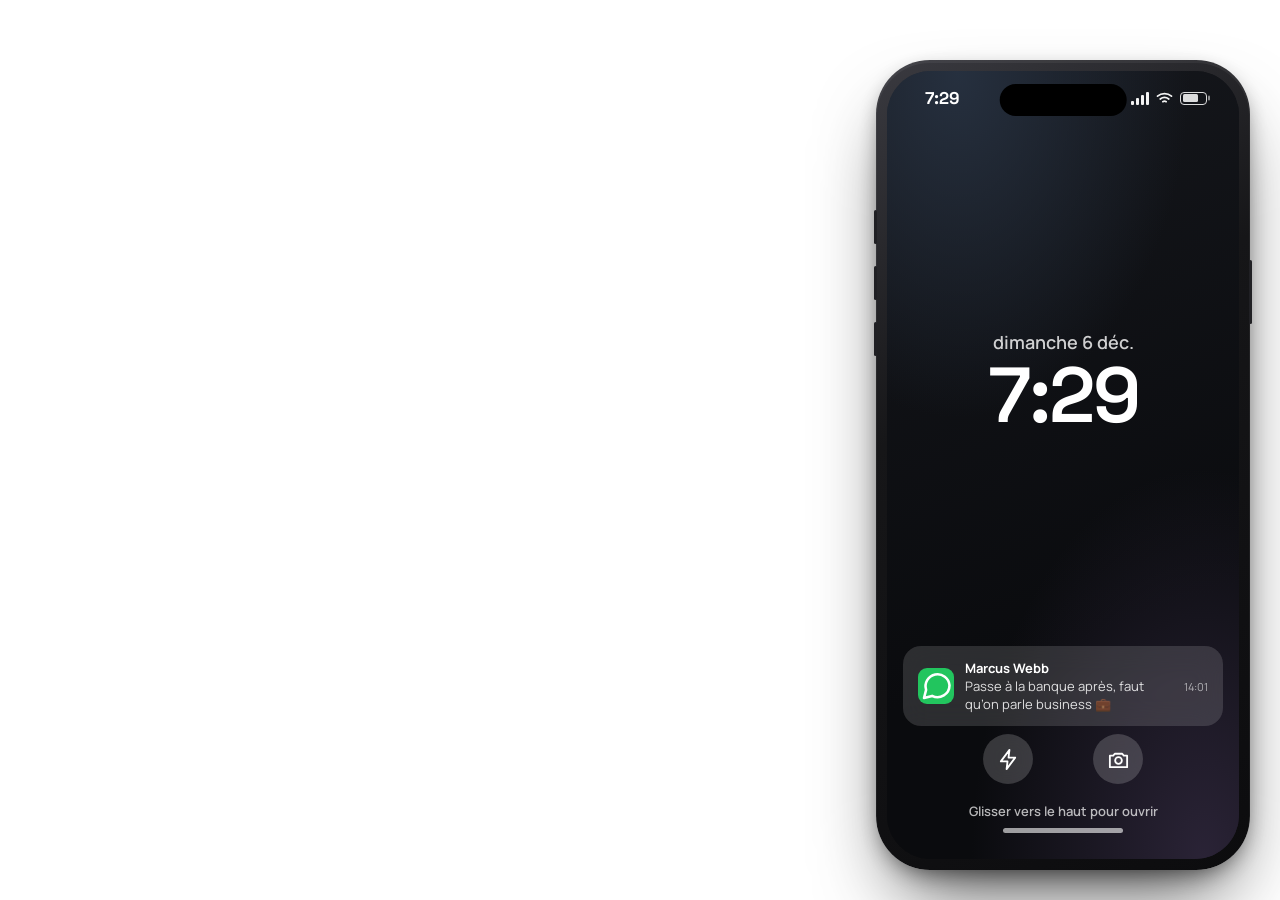
==== resources/noxa_phone/html/index.html @ ce061aec "feat: ressources NUI phone/gestion/inventaire/boutique (designs Claude Design exacts) + ensure serve" ====
<!DOCTYPE html>
<html>
<head>
  <meta charset="utf-8">
  <title>NOXA · Téléphone</title>
  <style>
    * { margin: 0; padding: 0; box-sizing: border-box; }
    body { background: #0b0b0d; display: flex; align-items: center; justify-content: center; min-height: 100vh; font-family: -apple-system, BlinkMacSystemFont, sans-serif; }
    #__bundler_loading { position: fixed; bottom: 20px; right: 20px; font: 13px/1.4 -apple-system, BlinkMacSystemFont, sans-serif; color: #666; background: #fff; padding: 8px 14px; border-radius: 8px; box-shadow: 0 1px 4px rgba(0,0,0,0.12); z-index: 10000; }
    #__bundler_thumbnail { position: fixed; inset: 0; width: 100%; height: 100%; display: flex; align-items: center; justify-content: center; background: #0b0b0d; z-index: 9999; }
    #__bundler_thumbnail svg { width: 100%; height: 100%; object-fit: contain; }
    #__bundler_placeholder { color: #999; font-size: 14px; }
  </style>
  <noscript>
    <style>#__bundler_loading { display: none; }</style>
    <div style="position:fixed;bottom:12px;left:12px;font:13px/1.4 -apple-system,BlinkMacSystemFont,sans-serif;color:#999;background:rgba(255,255,255,0.9);padding:6px 12px;border-radius:6px;box-shadow:0 1px 4px rgba(0,0,0,0.08);z-index:10000;">
      This page requires JavaScript to display.
    </div>
  </noscript>
</head>
<body>
  <div id="__bundler_thumbnail">
  <svg viewBox="0 0 100 100" xmlns="http://www.w3.org/2000/svg">
    <rect width="100" height="100" fill="#0b0b0d"></rect>
    <rect x="36" y="20" width="28" height="60" rx="9" fill="none" stroke="#f4f4f6" stroke-width="3"></rect>
    <rect x="45" y="24" width="10" height="3" rx="1.5" fill="#f4f4f6"></rect>
    <circle cx="44" cy="42" r="3.4" fill="#2aa8ee"></circle><circle cx="56" cy="42" r="3.4" fill="#1faa55"></circle>
    <circle cx="44" cy="54" r="3.4" fill="#e5484d"></circle><circle cx="56" cy="54" r="3.4" fill="#f0a020"></circle>
  </svg>
</div>
  <div id="__bundler_loading">Unpacking...</div>

  <script>
    
document.addEventListener('DOMContentLoaded', async function() {
  const loading = document.getElementById('__bundler_loading');
  function setStatus(msg) { if (loading) loading.textContent = msg; }

  // Error sink persists across replaceWith since it's on window, not the DOM.
  window.addEventListener('error', function(e) {
    var p = document.body || document.documentElement;
    var d = document.getElementById('__bundler_err') || p.appendChild(document.createElement('div'));
    d.id = '__bundler_err';
    d.style.cssText = 'position:fixed;bottom:12px;left:12px;right:12px;font:12px/1.4 ui-monospace,monospace;background:#2a1215;color:#ff8a80;padding:10px 14px;border-radius:8px;border:1px solid #5c2b2e;z-index:99999;white-space:pre-wrap;max-height:40vh;overflow:auto';
    d.textContent = (d.textContent ? d.textContent + String.fromCharCode(10) : '') +
      '[bundle] ' + (e.message || e.type) +
      (e.filename ? ' (' + e.filename.slice(0, 60) + ':' + e.lineno + ')' : '');
  }, true);

  try {
    const manifestEl = document.querySelector('script[type="__bundler/manifest"]');
    const templateEl = document.querySelector('script[type="__bundler/template"]');
    if (!manifestEl || !templateEl) {
      setStatus('Error: missing bundle data');
      console.error('[bundler] Missing script tags — manifestEl:', !!manifestEl, 'templateEl:', !!templateEl);
      return;
    }

    const manifest = JSON.parse(manifestEl.textContent);
    let template = JSON.parse(templateEl.textContent);

    const uuids = Object.keys(manifest);
    setStatus('Unpacking ' + uuids.length + ' assets...');

    const blobUrls = {};
    await Promise.all(uuids.map(async (uuid) => {
      const entry = manifest[uuid];
      try {
        const binaryStr = atob(entry.data);
        const bytes = new Uint8Array(binaryStr.length);
        for (let i = 0; i < binaryStr.length; i++) bytes[i] = binaryStr.charCodeAt(i);

        let finalBytes = bytes;
        if (entry.compressed) {
          if (typeof DecompressionStream !== 'undefined') {
            const ds = new DecompressionStream('gzip');
            const writer = ds.writable.getWriter();
            const reader = ds.readable.getReader();
            writer.write(bytes);
            writer.close();
            const chunks = [];
            let totalLen = 0;
            while (true) {
              const { done, value } = await reader.read();
              if (done) break;
              chunks.push(value);
              totalLen += value.length;
            }
            finalBytes = new Uint8Array(totalLen);
            let offset = 0;
            for (const chunk of chunks) { finalBytes.set(chunk, offset); offset += chunk.length; }
          } else {
            console.warn('DecompressionStream not available, asset ' + uuid + ' may not render');
          }
        }

        blobUrls[uuid] = URL.createObjectURL(new Blob([finalBytes], { type: entry.mime }));
      } catch (err) {
        console.error('Failed to decode asset ' + uuid + ':', err);
        blobUrls[uuid] = URL.createObjectURL(new Blob([], { type: entry.mime }));
      }
    }));

    const extResEl = document.querySelector('script[type="__bundler/ext_resources"]');
    const extResources = extResEl ? JSON.parse(extResEl.textContent) : [];
    const resourceMap = {};
    for (const entry of extResources) {
      if (blobUrls[entry.uuid]) resourceMap[entry.id] = blobUrls[entry.uuid];
    }

    setStatus('Rendering...');
    for (const uuid of uuids) template = template.split(uuid).join(blobUrls[uuid]);

    // Strip integrity + crossorigin — blob URLs from a file:// document inherit
    // a null origin, so crossorigin forces a CORS fetch that SRI then rejects.
    // The manifest bytes are ours; SRI protects against CDN compromise, not this.
    template = template.replace(/\s+integrity="[^"]*"/gi, '').replace(/\s+crossorigin="[^"]*"/gi, '');

    const resourceScript = '<script>window.__resources = ' +
      JSON.stringify(resourceMap).split('</' + 'script>').join('<\\/' + 'script>') +
      ';</' + 'script>';
    // Inject after <head> so the DOCTYPE stays first; prepending the script
    // would push the parser into quirks mode. DOMParser always emits a <head>
    // (synthesizing one if the source HTML omitted it) but may carry
    // attributes through, so match the full opening tag. slice() rather than
    // replace() keeps us clear of $-pattern substitution in resourceScript.
    const headOpen = template.match(/<head[^>]*>/i);
    if (headOpen) {
      const i = headOpen.index + headOpen[0].length;
      template = template.slice(0, i) + resourceScript + template.slice(i);
    }

    // Parse the template and swap the root element. Scripts inserted via
    // DOMParser/replaceWith are inert per spec — re-create each with
    // createElement so they execute, awaiting onload for src scripts to
    // preserve ordering (React before ReactDOM before Babel before text/babel).
    const doc = new DOMParser().parseFromString(template, 'text/html');
    document.documentElement.replaceWith(doc.documentElement);
    const dead = Array.from(document.scripts);
    for (const old of dead) {
      const s = document.createElement('script');
      for (const a of old.attributes) s.setAttribute(a.name, a.value);
      s.textContent = old.textContent;
      // text/babel scripts with a src: fetch and inline. transformScriptTags
      // does XHR against the src, but blob:null/ from a file:// origin is
      // silently dropped. Inlining makes it a plain inline babel script,
      // which transformScriptTags handles unconditionally.
      if ((s.type === 'text/babel' || s.type === 'text/jsx') && s.src) {
        const r = await fetch(s.src);
        s.textContent = await r.text();
        s.removeAttribute('src');
      }
      const p = s.src ? new Promise(function(r) { s.onload = s.onerror = r; }) : null;
      old.replaceWith(s);
      if (p) await p;
    }
    // Babel standalone auto-transforms type=text/babel on DOMContentLoaded,
    // which fired before we swapped the document. Trigger manually if present.
    if (window.Babel && typeof window.Babel.transformScriptTags === 'function') {
      window.Babel.transformScriptTags();
    }
  } catch (err) {
    setStatus('Error unpacking: ' + err.message);
    console.error('Bundle unpack error:', err);
  }
});

  </script>

  <script type="__bundler/manifest">
{"218a65c5-45bc-43ba-89f9-ab44d1c791c5":{"mime":"application/javascript","compressed":true,"data":"H4sIAAAAAAAACp1XzW7bRhC++ynmUggIZIekJFtiUaT+a9rEil0rcdomOYzIkbnxcpfeH9lJEKBvUKDIoT2lPRSNey7gS0/Wm/QJ8gjFkpJIWkoc9KKfEeebb76ZnR3dvgUP9r/bhINECoJ/f3wDqYxOIEaDa3DGRCzP1g524NbtlfLLF/BqBSClEF6BQPfeOJJWN5ogbDokFUKj0+msen47aMDr5gpAJIXByOgQnqwAQOnXRxVZDY9pOFx073YbTWCCGYZcu4cfT+EqAJtMJwhbJAQKtgAReO06xObWIsQewxT2n9rA83vbUgipFnBavl/H2dtfxBnIEUPoo2JiAcDr9eoAg/4iwDYJo5DD3uBgp4rQux7dGQrvZ+5FUUTiRnHNi8wZpTXuC8uf8NuhF9xIZOqZMq0rrq2w7d1cj6lvLsnMMwj97k3yLWP7NSNVzdskijCu5M1iR/PMabdMgXorNSHVx3Nn5+5cRsg1NcHQuQmh8b0EUzQGaSABY8Y5wZ2aCp0ylxmIUbbE2LfINDwn0JZpQAvHqPDY/W5hTPYcTq1k1zF7C5h1YgeoNcHkN+AIQxSnlgAzNXmnmzBCa+DUFrSlgAwVJxhazQRpDe/f/vxPvQH8eaxnZVFyKXFYSnm9sPVD9SliHmKWSWUgU5O/DGTSKogItGSqln0Q+t7HFb1HwAlGTDANZJy0syKJsWQEkz+xjhd8MEMtywzrDVg/q5+SX59UxIq8EkYK3r/99aelzTunkXdxhAIVK5vY6vzQ79yDI6kMnTeakKCIuQP5cjwzVejtHDXmHAaSqckFuTbbwgRTl0+Kei500Erg/ds3f4DClAS9hNhCKkVMJdEupLkAnJ2QDqEdNEGZEPyglG5K0Y0H2B+NWMSI12hyncV1ksUgKUhuS2HU5G9OGpS0hpHSoEiMpIomFxq0VcCLgqI10j1Ca3AoLaeXkCkbU5qSMGsl5aBd59ztFpxb3gLnaZHXanS1M6ZLij4l/K0lPjtRVgDC2EKKMJbMWEVwB44kd6rHNEZhYI+OmRQwOLWoCN6//eX3kmrbr1P1NwqqvQWm/clFhELCAEX8ok7XWVKKkmszbVAyPlAylaAmFxkqNEwKDauB9xkYaY07PGdEJ6sk4nIeQUxFKBgkUpGuyOtDUhLutAvCgV/p4SGKkzDfClw/6ySEdjfwmlN74HfbHa9Iz5xXDxHHIXEnNnJkimA3zwFTaYUL0fa8OYlN+1xaFRdFSCwDN7rqg2KGdreeUAVx1e9+DLEVBv5SxCOmyPUcXF3CXtEqM8iOVyHpDjkEQfVmrMIE7dsbcFfJMVU5rbfr/n4v9DpL/TdTEjHNruU5wEbnGgN/PWyVDPIK5Z/HlLCI0+KmMLDcoIBDp37G0TibWwuvLt0O14QI8+HixnejCdqgsXoutOsNGZW6F+2/eMFvIeekKhHaG/d/uLrseX4Z4dFRFX8glWFz+CPSmY0iBluEUbJk9TixKVbgD7/Z2b26zJfIAr0vjfz/9A9tmskK/OP9w/tXl0GrNcd/ZBhnxjVyNcpX0irFJu9UGanPtHYT4lCeVfcZTWrMoiXlqe9hB5KzyIHJjMTsakzJLYs6hPUF4rv9ARwwzofyvATpTy5iFiH/EEx7Aeb6PJoCzUVcCtNagHmI5wx25Jkw8qyy6D1UKPS0vwqk6eU6h/KWNFR5w5VIW6g+xCZY7Jk0tasP8glZImyq1CpSjG7iklftjNAkbmJPxx8zL1zJpHZKGZkzozRz46zp/[base64]/e5Flxu8OAAA="},"0c4342d1-319d-4421-a5ec-9aa940c91c0f":{"mime":"application/javascript","compressed":true,"data":"H4sIAAAAAAAACsU8yXbjSHL3+YoYds2A6CIhAtxJUW3V0l09LlaVW3J5bFnPlQSSBFoJJBpIUFJr9N5cffcHzMnv1c03H3wb/cl8iV9kAiA2Uqq2xy61Wlgit9gjMhJHX8Oi8A/evf/9KXxweUDhL3/8N6DBxgsoPAcShjG0tyTwGCPwuzO93Ozro1+110lgC48H0Nbh7lcANg9iAR9ewQKuvcDh18aHV/Nf/[base64]/bhyEMlxNjCFNjSEwpNFbOHhZyQv4sJYoxyObMeOLMtOUYISbGkAyMPuCvEgHD6k6MEQwNS/6q2Zu9rnnaNybQT+lsgomYx/YZWQIuqJTovmuarA/9rTl8M/x5OZXUGC2nYFrZxcgYutl8VonHHC/YzLTlACzz44hNuv2tOZE0Mj9O2QT626l8hzQdw8Q1eibi0MouRvLClHjMrsZ4lQ4RJ0EqTWMyhJ0cmT1QtynH9VK+kH96W2s5MKYwMKaoCcA0BktzjIw7lspIPbFwGtbS6qm/2MCcGqbUHXmLkdHPHqQzioiHU8K5EyTpDvf5jEykrUT7CPqpVCDawRwtJ2BOWdcEOdP8cpRdZoJCSSRSZjdfDsEcQR9MC/pIkdOBMUSVm/VrwYiUH03BMoYvLfnORKKB7Cijd0TFNaVCkm3CkCf70F+OYbjd6eUe6l93ItEzYgjS7Xf7kvGn224Brmt1rVyqGLevZhqKhema1nb6ZoRcZJofJwQHUbMbQW/bTxuQKPr7MKXw9OMIW1ps1B3BCDLBX3EmUdEHCwZgDtwxYmoC065pud3xblHriEr1ItdNpjBV6EEF1R0ZfXw+2A7d7jBtcYO9TnAkVD0jGDGcRUaCkCWxmthwaw6WQ+QSM5dEl27f4tshDFl3DPIna4jGemqa/0828n6e2+x4u4EFtJ0OXOuwOAHtGJ9sPXr9gt8sWpLIA7AGLVh7jC1aAQ9oC2IR8Su6aNlJFNFAvOSMR9nT7rXnCHfR0uA5tK/hD38A05jq8By0HIJ5AbVJuGhFPAmc0uMfuRdkz0+wC8eIQ+aJtrbUdGPtMUGj9gvOGSWBbvgkbMdq2iERLjiL1hIbxXK4oxNNN7DDtqbJCRwfxdvNiVZyaEIaxV4saCAgpkJ4wabu2Lx6/S26NrCKvI0rZmD2eh0IEn9Foxl8eGX41FB3HWAKYk1YTDtAvChkJKD5Aydw8uuYBwGNPDoDESVUEYVRAWfneCWiW7iDs3NYwPvVj9QWBoljbxO07+47OKEO/O7s/TsjJFFM24zbhJ0JHpENNTZUfC+o39YCfkP+RbKapiMdtLt7TdfncA82EbYLbaofHAJBd4xCthQ5RXJJaby4Ybx0drGIvGDjrW/bZ+e6XsI7CUOI6MaLcaFtl/sUNpHnIMW5faXXaPDm/fI1LOBCys+FZpOARJ7WAe1lfoWuA/79yiJkQnESg8tOCr8iwRW+e0GCnxJ8pUlnQYKbI3Ni2loOuyG4Lnz1XX5lk6gRNqbR1rNpjC/PCteZ3ZON1j3Ss3rFARij0a0agSEP4KV0DSQ8nQwJKcBfUyJcKiewfPgsHj5zOSU09cX15vBorOUs3mUX+CSdij0ZEAV6uVMDr96//NsCdjMiaucPn9nD5/wW/XqFhjUhw+FuRJ/GMdmosZaFa/TF1RQtezjEPvp5G5v4NCL49jQMSUQ9pobwVYORNbJIEdFKOPHlDw+fNywbAr1p2aJP+qRv15Z2+vLl63fnUn7lOmYIOrDHw6nWgWzepYeKt2ZFRkL2kQ/WozXtaR1QPFJ6pNZTapYSerajaQcyjpntGKMDKYVLjSUVZdMemfaJbKpwgA8ndEKnfQ3VRr5UGtsoorGU0TMpe+1YNyIaMmLT9tHFb49PWpdHmw60bQnTvgPtt9oMtN8SP5wjFo/lHRPy5kTebNRNS978lHAx1+D+wr7cCXQprHz1flmLM7MJRpwLWKCEJz4NBKqq14zi5Yvb7522FtsRpYGmI/UQ1vBQRb45X76FBXySnHDseFuwGYnjRcuLGUE7cXzkeNuT2utYEJHEKxK11DuA4zgkQfZaeD5tgecsWjb6JK2T6WxgHh8hSCO8VP55V/hyu8mHWnU9m7cgtX3mpAUuRfhFy+y3yvbUnAA+U/a0ZEFPjiNqC0C4FtwuWtO8w/6uv0ELoptFy2wd7cCHEnzUBD5uADdV9/[base64]/OPwmMU9Xyb6FkOUY7lkOgKHRPpeY3MSdEJk5f4b1DyGAwvsFni0LhNLvqXct4ynk2iAD5VWdWzW+AQQbokDBetZ3fkond53zopWRmbB6hXbhlFAbavNlKnzBC4j8DP7uLtpv3dBbmwLi/R0f7OyNw//R6hBpfwDXyqKAJnQ7Epvr1PBf8TzEDT7hXjlcBxqoysKFNNzLyJgv2Ei0RfXbHnI2YT/WzsB11qGUJlyN9FS/[base64]/Fo9YTTYCFeHDX/[base64]/U4OJU3RTa3OejSJ2ldFWqIqU3NhsOwptW5t9o95/maaIOzVQFBfhQzU0BKbNUxZM0Q0UwyagpPfabohRzmm7wQOoJWEjG3/WRrUnPFcfqkG1LsZHpj5UOq0LXW4MHCkCJRr7k2I44Y+ccfYFecXCfJ4HQIb1oIwPqSp036B65pbcvukJNgnHufcHwQiGCh9zsIqShnmUpnaKoXdHbGEX3QjPRsmqXHbjQLBmpv3ip7vp49+r1t+pOGuDv3nyv7oZ497u/favuRjIn8O69uhvj3Ye/++FM3Up7fv73H9UdBt/aP/z+H/9J3X69GxxjZO25uv5KPb4sGfa71G+UjD6rJi6U1M8ymZePO2kLpM8stZJ1P5CwbpD4Sg7w7l3iH3R/r+htSKRpQyRK03aF6K1K2BW9TR2PK3Q7rpTbkV4cxz5hTN4pSy9vdyLXbKflVMqjYL6muxKpHOPdd7ygQwhjHbD0nTA3Limmtmid/PDwGXEYH1i7TSK58g+vjIhKYLn+SK2/6IV76dpxBrh8VFKRERCf6hXni2xz18vGmG/[base64]/1WhThlra8YVvcV9Bx69JrarRPmqoO5T3YkDGYLeCMQ/+hfPF3CVe5NXypXcN1Bb+0pJZslGZT2jkaj0rkPs8uuXhLHam7naRjiwooucopeFhTFPpvW92gTykZiXrwcb6/mClJWTw5YMT5YGrlidLOOaj9BWRMsUdyF7XNHaWctOblZnZX6VnJ1pC59EGy/A1MVshJ6IZHjhRpQ4it9FMVRgJMZoQRh+vIkv1J+Sh9kYQOYCovpFERGG5zTKhvgC2RANsoHPcZaS3PrjmkTB1pQJsuIeQSqI0SHWUWt9EvPkcYlqIy8LVFh7gaPIgFiT6rPAZQpK1/U0yFAitEsY7LoUmeA3+wIKm4+wUyNDrZLVitE4dcHTG0lLyR/IRX5Na66SFTy78w2fohnwVQAgXOore4R09HMiPqLZlNNbZXPuhzyWGTMvCBOR5ymCNEvnx5vvgxbIpL/LmUOjRctL5aoFRycVJyGmWRLNjzdneJObTbn13gHLKDoJT9a+XhA2a185QU3vwIrfNEOkyC7q53QbkgZOQTvuQkMvCI0tYQk1ROT5eSC71VOumKfCrQLjO/DTfdcOIC1msO0ASssMtIc/AfvnxOqZUy+IlQ2/1+c4V8MLYhqJU+dHgqwk81Xaiq457lrgVlyNEXya0Xy7I/d8N1lYYDjTFCOUHr2RmfKDyl2hFclXMiOIr10jHJcHV/TW4dcBopEWrAxFY6ecmNeBTPnJ1u2yUXniVBuMQ8E2qD1baOP2IITJinm2XrETahNun5XIN30rQq1a1S0Ecvea0tzxkWBSgEMei8bEU8rgv0wEbRJ5NRn8u4R74FAIaLKGhz/BWx7DGQkEj+Gbg3KJvX2pYNbF8hGhVFNGqURENcPgm51Mqg4Rgb9QItMO5N5sEheKKaS+dkngSGL/zZYn6A9kBnQG2scz7SmCi/UYV7iJ2utAJGbQg/s57OifBLHrrUUbk324tEb5JmtBoxXdeIHWgYxb2qH+NDHuFYRnD9JrMouDZG2+VGKxbUFiGwxnYQlls1nicIRqcmPCQ25MuMrdrzWjNzNT9bBzbEIDyawcm/LGmKs6VzS/hz//J+Bt6r/scXVC0cr7LRrUEgxp5S5UljkjIg0FcYhI5AOUwNICuCdAykK8ApxkuaYQppSr3ylDVZJSUX9YcLBP+eU1LBXlh21Kqq9h529FGAlsWiYtI6vWyRlqKSx0sIkX0TomiY/oluoTB1L/E/wtlgLRtNhAW0fdb3/QmggRJ6uMEm+9nxLPob8NVnE4h0KXNondA10WcI8l73/+T3NgNaC5YdUqOD6PSBCrXF+8F7QQHqsV3kgzcdMYHWeZiSSKeTRz6JokrCY2EP9Uy2HcGEQqaDiGXjV9kRWi5OmLCnCq/WEGuR0wjckTEhs3htxCKscVN48IGcYTWFjNf9ka5jwktiduZ+Z8zQPRvZbuwWzc67VO6l3Its+1+92bvezw7JHkQKr4dmKmarkqYqbKePYJWl7+VRE01ep/[base64]/4LsZGUBTxWguCERFMtk8z1e4AYqijyKjyx7NnyK+VNZ/gw0yGoNtayu4P9IsqA4OX4lhw+4tkeuKqI0z+Rs10VB6+UqTVnHHOR9sqWRyrZ/SyO/nmx/MmumFbYVXkwLNBu3y65hgUFFCnJwW2pXvlvh2LTxUzalrm+6Ab8u8xlSAhFybeBVA2MJ9VZQP7z/83/U39tpax44xdalLV3TnIQ3cyUtM9MKb4AkgkMvZwVjOtxVw1wbWDhziaw+LCuIA/sXH6KHz1svrnloNQy4PIliNWd5KcXUrYkpQpYx5cpIw5XbbHKEbL4uVu9krlSxgVANzMsd4g4wU1MqPC3yrvkesjh4v/ORVYbXvA/Zbq9u2xCm0gZ4cfLs7jSKyK2xjrjfvgOV05aBduhyTD3cq2MU7X/pgKfXEBi6rZMPb96fv4dndx48B3N/0rImSVlZN8iRavkdrJbet/hCRXgtw4PtOoDb/mkG75GQxyb+ntrG7bpeldRvNShI1wt27oK0Ez00FFsvpkkkD93axH/4HBFwEviRJqh7HQ+rZx/le1tErDC9yst873bNSOyWKkDwzFPJ8y/2UckkuQmWnaqespuT+q7v/sG9sDR2epCqefgDi5WrKCyovpXeVACT4j1MvaIZWcWcJYLOkRLmILyZM7oW6koZj6/W6/[base64]/72LWybdm8DxGcY0+VfYhzJGALZOY6K+tIqazfV7hLKsSeVInVBI66j72f6cwco8Y8OjlGGpOIkmwiONUuzRhYHgUoz+XhX+3Ii+hf/vjvrRIbIRWzzp6y1yi8Zp2oEKD2GvdA7KriM+QbPFDoLBR4pFKwwNcSc5VdscY2srIRN8hqTfZsjOUn22qhcHo0dY9iK56Iq8XCquljbpJywE/[base64]/+tdlIHUStF/rtR80SFXCC3jr/K/FRTQknPu4Fl/Tt2Xla66b/b3LKej1d90g9RjiEDYcC2ebJxiZGyU6xN/LKqRcd4pRfvpYhHdp01Krt2+1fy1l6oH7/SrIj940rOZOHWf4KK1mth2Rt7VaCp6MOr+QdhZDE4GBIGWzoASF2AqdxMa9qZ+G+RIAf/ghhxEP+2DbZk4TmUH5UrjYL9uur3GIGY/d5qy+W10eH/[base64]/BNxi0K3uMpx5YeiFRfe5Sn+pV2FNPfg0h09kYuWevzuQ0tEwJFl+9kuVrmhM4B/MHKWOX8gf4rClAL51SQbMMfEsjeUSqdn4lj4zycuNrl5ePf9kqyZ6XrMviUbkrfyM3SeQ26LXLMeC8yXlDPUuXlMbsEhhs+AZUDTrMEKYIwrfFA0B2RImg6RmgtuZ42wxHfKto/U51qT6Pkb8qHcIsJaVdXlYNQR77pLs9NW2/O8BxJohonZAwpAyzjDYmv//[base64]/whzaMIdvQFVKGU1Pjx/iWZR4zSM876BFXBBB22Z/6NCNrj2hk7puq09pjl2keb5MuzYeUpMpvj1nYwV/zcp13DIf6MebTNzloVz+mukSdjegind5+eD5ftmUjcuU9eNN4Z3Cmx3H5/RGMlI9v7ziQnBfHmVUKeZh7zfzHNMzeYX1C79vd4e93+i1jLPV6+B/g44xtfRiarqQOelXEiu4A5olo80eZqNxs7WcsZbZmJ/x4wf0ZjbqyXGdiIdd9X2s2YolURsb6/Nr1xO0G4fEprOAyw8N7BFXifO9crejyl2FLhlNgoQx/LYUsvokZd1G9kCDAepLL4dMgToH/JarM8oFgcba1IBewyvk8ZKoO0SdW9QczyeB7cpvFrEkcOTnoXwSpRc0siOqrn+kibrY0sDJHsbEx6vLYt8+HveGC+1HEmwNBFo/fN5GRtqx/BIRye9V14ksGcW/TD4n/OG/pBmPaSjkE26rvwFXfToPn22jPG56MmV3bOKid6lOqdQf1c9Eq081NHwPoPJZjCv5jY9m15ZdddXHMqouasPWT7mZQ4RMWyBdLhw8SfuK3Lb1y3t4dpfeIgnx1ueBgljyQLgIc7hr+fGek7SbN2gE2/r97NldqolVV16QCBq3GzT3/dOiIXaFiWFvvfdMotoY76OIqq/ZqOuyuE7Dm3lWVYFbjHOZAS1XVRRDAvWtrIK+qAfB5eKRhprbpuKKSs62r/YM0O8os1LNCyn2tdNauS8xGbaaDihVHJJ6J2axk9H+Q0vNhFlxsZ9hf0q86icn8OlTMyMlUJv4ZciDjKm2itF5SgIUFLlvqrZJvmNeHNMItlihwyi4JMHy+SQCnmwjLz/AX+5wE2F17v7QTgn63uPq+SxKVl49zb4agoYZ72XZP26plyw0S1VwBaTwVYiiqp5nOqe+N+h6jtPw9Qo1l/II8hOJDV3J/chyPynME74KokrmVawImSVCk5bNYO8nP+THa7zA8WwieATPIeTXKryoWK+DXwX6vlLnX7StauW7oxE75Eo/K++34sIZKxF05WQe7Xm3SPkRj3zFjQvO9xtkpHnITJeifrg78BUOx8Mv+xXda5/ctHsdaJu9HnR3yQUdjsC0hvnuWXksGfbuhqoH21mQnKW4sy+M1GJS6YgcWJrwHvE9OjKsKZqgakTwmB0qWnr70Fcn7PSTSpKktg52xbeNd5+UyAien20VkLF6jX1SS5p1zIQOrBoQxekeZhMO8TBIAworqaAi3WrZmzzRIz/694WaBD+U6ingYoSHzzowVBHXvY5e4n8D/UzWcjVfAAA="},"05821274-3050-49a4-bc60-b9ce3898b0bc":{"mime":"font/woff2","compressed":false,"data":"[base64]/Rf1BfxRqZVQnrxRVWSJb6RLFnyu0elilmjeoSQCKnxsmwLaddUMjnksriSYuuPl06EAl7KfAiWQjCUETz0zNZ3EII94CDQtzkMfZ/[base64]/NWPMj6T2/Yas2EdlON5GkfdkeFwVGjta825H89NIenlLWAPAp5h1KDtRhCaAQWMsFKtEvOKpIhgLHlXPARokkgEGEOAkqxJRQpKYq4ezahIiLHP6hZpqMbV0pUF2vdvEimLEQ/iIUYLgYWs0VXGVlLTOPdaPmFfCC/XrtzqVo1ez7vz6+Kd2+7o11ZJ+4MreLbB5BKVGxobAq4jZYalZ5aX2CKJiwUuc9GNJyi4M8bGyKcdjSRrG4JohdF8buJfmQefbYYREnMFsOoiNliFDVxmRgL0XUmUMLqzW0A4gCQAhWGYCQpFNukwXhIkPMsbRI19ewtw8Cp2Wj/Ro5cM2OTAbJAvZ/L4opBXb9+UHscYuOKM/W8isgwN26Exexjizmfnlp9dE3hOSqdZ/F5QqbckIlPb+oKfXxd6hftJ7Sm/uyPYpONza84CRlMNk/uhOrLpyf53982++zRkXNu3g3VF8qFbx1+7fbHZ9DrB3VXWNSmhnT2vrwS1+1Z+kHGBaZIhnnvuLBTNDeA340D1DWu5/jEa9pVfl6+Jij+yo3EELNixXCLjr173Q5eDP7Y7/L4iQFHbjpaJLFoP4cCsYP6sAPL7gMHNg53yYjqxqTDrYqLDl5DzW/eTLjYxCvucprjI3yl2ykKowKUC2Ox2FJLFo6Fa1HBWLC2jMCIIBEmklkYhmkpmBhTm/LCvJAH5oGcMKcgFEP1xUdho8ANPa6RFD99/PN60fjj9eXy2Eex4B5MpmRapXidzFk1p4uLk3+hn6jAP9ovJcXPPwk8o/0ltizbdbnTprvx4PSxT0VZ3Xc772aN7RflgbXRYwc3hLNO+k878nxGwfuVM8m8Gs7WEoVGWLHwSpx4vNSHBCMNqJ4m15Kp/TfHHVkQd++eY7PGN4W5byTs+6Ft8Ozvb/D60btv37de8ER0mS3P/0sLW84qGjEVkwztPzz06eGUWwKLwPb0D/WFd3vltl2aP276KpM0JNz6AfnAnZ5ADlF2zVyZ2OkxHSMxWPMnSZLbbDR3F1UjPVqp4d68da13F1YZujdWw7271iecO2l9+/4p47Oztjck355/75wFOI+VdGDqbNGs+ISgxg3iB2jb2r+b0CWsNLHIM4sdv8SDSFBP/Oromz6FNCWw2iMTxV0R8QLyBTkpe0j5+pSSJOOTB5Mck/gh3IopuNQnhKj02t3FL80gGbEh89SZcwTxcYt5cZT/nMnB3uXfPy8BSpVMBuRx+ZhACGzDBmwHsJRAjhotOnzuj2wDz3ug2wOUAY2NgZln9/TK/enG/oE4rO1wxvGUFMAxsZ0qNjRC7hl9d17e7imbgDt6uJXhUobDg7v3RX/[base64]/L6G/[base64]/DQfsKKvxhScqaN6FuElAUtTKv2UYgOmQegsN/n7njHUju8wM4VTcm+Q8xfX9SFwjTzdVqu95UOWSIGOabH8OGBEba//8Yxl3GcPdP/dMBOoSX/0z5SZmBoLbaPs+9asaMpb36yknKaw6FqWZa6A5vDa02mhkOba1q6KtLV208xrkwmW5C4VD6n2fvRjADy2qDYYnNy+H10Fq0LMbNzS863gkO7iQ8eC48/Ny5m59tOcEso3u7Qg3yrqDL6eKXwJAuWnhylfbWrRObe66rzX59+XDtzusnL66dI/86ArmtLlzED860Ef3bFPV78OX/zFTA11fcBn2Vntb7qiGBSgLBHyuv/uEaqqoTgSpOyjlzh86me1Vriv7i9rLPLvtghWmSnblRbAsBJL/4dScSQTBxOivHMO5QvBBY0iheJvfwWLxLOGzYKZyM4zVc2Cll46zEpeUV4MqGEWZj22SdOxhGAjgs9AEnfT+RoiMfcDb0GS5NncKVxju4Nt/[base64]/TknRvNwYlCdbblWu3ze6owHdWluhE5tgQ6ej2SV65CijijoaRfSiH4Nqz1OpfEW+WeI/oU0ly60zkV9YzOQSYtZVEGYmrysTZAJkY4qZtIBD9/LYTIK7Nww3vMiYBwA="},"5b8ffe12-6609-4081-a8e2-49c789dd60ba":{"mime":"font/woff2","compressed":false,"data":"d09GMgABAAAAADikABMAAAAAfJgAADg2AAEAAAAAAAAAAAAAAAAAAAAAAAAAAAAAGjsboGgcgW4/SFZBUoZvBmA/U1RBVIECAII0L2oRCArZJMg/C4JMADDRfgE2AiQDhRQEIAWHJgeMGwwHG5pxNeLtewLoDsB5U7pCjkQIGwehGVDQZP//GUnHGLJVAzA1s9/EJAk9ApTmGNV098Ke3QLGLIs56gmsIUhrA1ez+ZIJAme1RZzfF3ivu22ZDm4JRURDp+a7QTKJRPrRMNEt4nKxwOZkqQr0CFzQxB59Dg/8RpkEMrES3M2xMmIIW5C//TzwS/rJkmhd6I3OnLp4WsI6Y9IRkszy8N/cV/elXuWnIT3AoAkloAc+foREULNAxqxaJciYlrNdP8/nZn/uey/ZCSQ8MUYMYSmNYYsaEWNkXh4BKeJOHXT/FreNj5FSiskjUsqnftrhV0apw6d8PuNQhm64MTZFXDaGKkPjMoopsqYYA0KE8OL/N9c7LwNJ3h1ISspVstAfENsBk7VZpyscHr8QAMP0Ol54ZBgBD48/9b1PBsAAO4ojB2TgRxaSiWRbyLaVj1D8CFsnxA1w6+nGU0+njh/g+f/9vu0jz2TGG6WRRzRUWjrn/ZFGyCwiiyRaKVFT427LOQkSoEegYvLcQMA5U6HuPLcDeQR51gReXItl/n9Tf/Yprl/iTM2ClDgJt0SMNuLE9DDGqBubP7OJfb7T/x1rG/gOPIlqSKYTxLslT9S7UFCJJ/o6Kn/bHabD89v8P6ROQTAxYDOY06X2NQs3RDjG0AYDExXFxCoeYOVQWTkX5VpXzlX43Nv0bf7NRfv2fZESAOe6BdI8GqxQZvmVKIMbc6B5QAnc1NESDBLlyLX/ZLsHP4xCCAf/0M4XW1fd1P8G5IkO/nWz9LdsHAG7TDgHO4S1PILY4R+0BgBH0P9vzt52LggZ/Sg5atcp4ax1bEMKVfXmvce8eTwQDEheYEBi0eocIa2OR4j//yjsEYOUfwpJDnkEK382y+KHHLsUKodchdOH1K87u+j+dp2di8qlwdLN7tNNYHAIt5N4TwiGXFAEhVBYCMJPCD/4XieL339zteZkpVrGeiQkV0UlQk05rMR4jy9j6fMSwNldYalNnUXN0PnP42/Y7H3kcNupO+ZnuulFbYpIEJ+IhBCSYNR/[base64]/+WE6TPxmPs6tzNxq8sxmUTeVLnqrD7QjFpSDeeiwWe8rB6LW9yaAt5kdme4aGgY3uxBWx3RbTzdh4jvynhAFtO/sLxdaOPqLGJj6ELDk+21S/x9tWbhCiMbWggg/IV99QmMULut7TzjHW7+4p3J6OxQ2GXHXa/hNwuHPOaToxMftQtOa2sfbe2y7bZzPVbGY3V9a9gaaShnsP86xu2heeS+Od4uxeSxUGZhbdjrjatVL8bfZXdIV3gYfzELPLHHjdZjHTr/Ci7HcxtRaxaIZPiwN15+ktQYunzqecOYGtqyaINx9zTS17WZ/efebt6SDqLUw2jqY7EOsDuHeLyj/P6LVjcv2d6+bjd4w3H4jmhxQrm84Oyx1BNz9eyte/3Zv/Ue3/lPwGOgKVAbaA7UBIRAXaAh0BioD2giEHwYL9617LVWy7uTWCuN85YtAc2z3qa1mqK1qzRjg/eTqCPQzltc5+jza9Ubhp6uHoLGArqcdWe9Dwg61BHUGSQY0ayZwIQ6XCrvmQGCBq4UetWp1ws6desiqFEjTzTxBTo2RA2VGQZDBYTAu3XjvO5fY1CbJpTUMi/Src2TukGTO6hdk0YXtRiQLMUwutp2Gm8NaESHhKHdatQBElFfIOggQHDgNYD5Yj1aKQldmwJJegfhuRuaYcJMPxBw9Da9+uRBSwt0ChNBIeRJ2/EtBueMa9Cr6axj9Fwe3Ctf7rzlEBCqILchBqL55GGM3qdAu3wn3Rq5epWXVSMNvQGB1bX1F5d124/T+XK93T0OXvyTxQ/7FXzHBL0pW9t7waPjk1A4Gk9miqVy5ew5RcSwQkEgNjeb0Diask7e8inG/0tAgxrUog71aEAjmtCMFrSiDe3oQCe60I0e9KIP/[base64]/K4UYR2yerjCrl2ym7ELCF85ZP1/AIasLnsz+gsgk2oNsBkBqHNfsWA5HoD1sOMPQjkBgDlQiJaIttJGCIBAboH3Oiz2Q0E5XuI9IlbfSsR88gxOd3sil93KK5uHAVGUB3AUOoE2L3nQ4mcthgBQMarxc2C5NiNTnym5LT/fwpofRinE7IzKJWnKisXP5AtLs0P+JILvHvjuAP+9BcH6jr8YOAM8VQtwQLz3zbVCplVWWyPDcmsttMAfpHlHtHepxYiVQGue+XQoRiloJqnSvWeZldbJstGm3jb4H0sEccwF0QPOYx8rYl7cXTuf2uEDZbZiWNmcVOIEi0/ss0eej2hsgwAshgECEg+E1sI2wSU159IAhOis4EcHrJQVgiggzwphJLBOVoiigjwrxNGDfGkExERGOCTZIL8WAdDDn8XIAP4Fs0qw7LSAiAJxZHAWeAFIYM9OnNKAKbUKF62hlcBXVBnv1MvF/SKDScAMzMZrVhFpBJh0RQjXMB6qUkKKoAJsc0IqYRo0IiCvFqhCFL0CmGWRqghitcq7Qi8GAh9ZYwmTEnzjKpcSeXqtGgNGRvlUB4oodH9ppqhuAKBmNVKVjx4GtOc+SgFBvWwGo2LLgctQ+wb/U4pU0xYKKUkWWufGhA4TutjFStw0QS6jiMANUojJFFYI3MIG/[base64]/0Q5weu4wkoxfSLJap6bCEhPLlF83opGcWyooCGm2Tj6K+fpxcii6e3widcX+HyGheXfHVxOIqEhJZ4Ta5+jFDeRAO2LpFi+VHjplbH7uL70++HJnrUpDp+hD/tIZmfKopT6TsVKhvRG+xAFvoQE069jOZpfJpHxzHpUce4hDawOxHUPg+bDwthAJB0nr6GUHIi6RnNEoBWFMjSD6muwECdx6zYotkgp0LzdBqAZByNEj/x8so/VNmf7KojXqQGtJNbiOgPdc1orUGE7dTvh/BiIylWoQeKbU2fdsk3roWYQjbVtS7B8ZZGzn+h8xwhi9zPcnkfZsU01JIYDaUi6wOAwFyjOe+bnJ4XPTs53V/NSFwQO8A++Mq5nDjKcUpS0klE8k3yKtcawbRV+eFx25nLs4hOqJjeiO2+9TOvl4Io3cXapep//sBrQJm4hfWLK7PMyNWJkdC0InvPb5HU12naFUtKZJ9SPAvVBUNFXi12tnzPxEehg/4cNs1QW/Mzkb9ivAt/W3d2yW1n0cJNBmbrkoFmZ2JrmmGIpZdlOFrVC/Mh87uFpF00m8bqbzMgDSUlKttEu2l9SiV6UwbeZ4FQKALguhDT4s1z8pY8l8Nvu7IYyZRs/zI5ji8sVC8600vDwWux0L1pDVd6pPDOh3ocUJF4rRn6FBn/VjyCwuJJUfigfPkf9NxMbnUBB3GkvntFsmLpQV0dwnA5rhxhVRqVd+CMZk3AnY1wEmupUrpjifYf+rG1HLp1iHy9eq/t6JjOQZrtO7UZ0kHYqiHt1w87IeRlnHad1SoV0X5JmG6O/EvpvmpKHxW3Wurr2W9QW7pG2qUBJK30X6HWOaJq2btwyTPt1123Wb9jdFI6lHQSpI+1TS6FjrQF4Y1/kVe5RiQbBpJvEmmkLh5q66KLSy2w/VIgJX1+QkM9HIJifRFSdML0yroaG1lpdj8uhHAduYUpXSE4Wos9LI9ajNbD6RGxj71Af251xpO8k3Q6SEXPuEsRUS2bHKuCrKLSV9nX83z1xtWWemFNZ2RhLPEoZ4NrN/NHtXzYDn5dMR4t/6ca3+hrCUIkZan2QDRYpGthQg0jj+CQ4rrgGwrXJ27J8rgbm8iozrrlXG9ac0lsu/8y0/covyXeYw1H5dSiMVyhLVtstmb0LYgsduvMeyoLbn1Ie17dc7Ghm43r1Le9KzbtoT5dqK2w1ogP0pf6AE9ScYsKhYc/nEaj/W0nqvcWEu6uj0vdOU6unaNDpeN83XvmlHN7Khv/OTVrPMyetuKWCQThhK1GXGGGvxq+gk47SbG34aacf5kSKbRyvBxYjGuA1CDjUvOoMRIiXwv6yHbH/UO+PxFf+rAaprBDjnwcxn4yGibte/Aguz+YDrYTO/[base64]/5176voDE2vj46N5OLneV3RHesCusll083lZxH/xMe7p+Wh6+uMjI5vT0H3u84/Mo3R1T+FdPL60eLNuKulpsyrb8MX7uKf71jksuaqAmUVReCKlsFVSxqRBYvIUJxOiXfTDdB7/EPDrcl/6EqzBQZrJ2AD1LRbHwJbRg3yq+uFxSTGpmemgVEboG3I5SgU+1m2XAiHo28w/odUbF60S17uCoIuSt5tjsUdGVozbmKyJtzcrK48pZlgGuG9+4QoA7B+cssPPx7J/nzHWa0QAcIXyTCFOJjzj//THOc879Nl625dq1j7b+dvCc9kSOrY7+CVUaqbeIfSorS5GhaQ5jJ/WnvDuntF8XsElCnossPJwQIboniV5pTwEBrf19fO9hoyIOybLj30OnJRfC0hRJIY5JbPfdFtZpmbsMhD5BHHOeS07R+JPE1h9epskuaks4JGK6ePhSVFHe+K6EWnZkbGo9csV6Nzd7c0ZYYA0vLqCrVnAGAXSAyyRDESTDFuj9+ezL9Zwz1eeq+QHhbzF/puNaB5ihSfZGhcthAru8PmgnKU5nnnpad+YJMdV5/mKTqti0PIZi0fVi4FD3bIlF2lPNPCcV0ypvc9/awTin8AQnZ1grR1xFPe5/nvzAmKOnmWYfGMdwsBeUBgEP2sgzeS5AN6AnhGvPCGX3R5lNeZjZ1rTzeaVNx0ujnqPk6IVbglnxmWwbQbiFb/VCPfCg9S02i9eOJYrWFhX9AwutonUXuVTc+/veS5efsO/eaWWXG25VuBUGbPJp/qUrwgwKITCv++xUBzB2o8aO/4I3/cv8aktLug03xNYx51osv200y2deqaf+nvmPLSYmllSTcfACW/qy72F3Jnp0jwB1u7ut5367AKhG0tGzPTJO5XhlxGLrD5HPx8sk1Qck4c9bWiMWD1SCY3AJUpePuYu2H4jJqXGEvBb/CPGmgahdqHMlr27uFrObtmVEhlRsVCbuLAK4GiYbzwQaHNMqWIULMEUgAnRfRvp7xQfGAZwSAhzZIiyp1VADFljVVv/ULjRRk9ibNJsoEtTUQfYSQP2NQ/0i7xqX6OZiBrYo9uj+xKy+G9MHUF8iEgHCXMTHbkc9k/aPlUkGDilCNqTHjapiM2P27EweqUS9A00YSRO3SuBBUy605aEOjBesLWqGRhYUwrX9oTywKB/m3J2VPPv5FvdO84myqGeyxbsisIEmn+1JR4+oBOB+e0/b7W4Bas9oJvphd+oVwJUz2fgbJfoVB05fqoX9fH/sIRkvi3z+A6Tx3676Jmd+6aU2RJCMeTfEio6Jiiw3e0a3R/[base64]/uIx4hz7Ds+t2k1q010BqY5EAl8n3hyvp7no/yR/HcHUEjA6e2KgpNrvkWg+s3/aXbh1La4i11bv0reKoSHz0GDwmNtSjW4PozLcV6D7f/sEimuIep0pKhREWlJ3Cwgnf/PKTrKTeLCGv/LBDNiYE/UpvHcR5MwBrRO3oWI3i+lBf2wWZd1WUmbf81+PHdw/[base64]/F+/T0DDvo6EJ1Uku5H4R/Tg8tErhbExyNN/yiKeQltqw61WVYTMt1aeczxD4hJPOI6pClVUOci+bkwifCLitexg2N7wbpt80pn7pbYL8IvvjGUUjrtmKJ2ybDQXbx8ZulrdSWawBKHDV3rkKpJ8hlQHmBcF0SeHSaopd+X37wLcVcn3V3UQNeUXadvNu9cMPc1z5cECeguoCVMkJzYIsgqG6/04faPPms20c7CPsUjvL5MLjz8uwjp+jiNYz+kuPsGOo78NVRvhJKqSi8xx+DE1h8BZiqlDTaMqc/TSHYiYbv/9nLuyl9f2Ze/6+mYxDcZg2mJtGV6EWYhi8nSn2P6LzqJCKn6wy+j58DPUIrb9kPRNFdPwcjP30ePaFdhZ2CftIwbGYBVAzIRW6cS7uYdjOetWfv1qx/bFXVbrmKB6H+3ijIeMcnNvnply/aq5onPMlyOS+GhZ9XKioofzsaMi7fYmNjx4fl3NEhzNF592+AQZV4/q18NyxjFfquQfEBlDj8q3wPM0GXKG35b/yDfvf9Z+s7wfVCX0dJEXJd64MctQPOTtF/i46bfGC/5MxXLeZUkiFvrc9st+kdP+qQXQPCNaekiooOVmQ8LOyP+HapTiZ8mG5lVTHH9/uvwiW7Fll2cEYrOErTVO9o8/7uh5nSXtjyQVmKUr6n6ItreupRKT5JIJ81fjgS4OdCQ2+1vuGtx4yUurc1QwL7tU9QOvblhxpH7uo2evBfyZs6pivK1gZHS36+j+mk3Pj3pu7j/7lvnz5n+5HD+57gBQZ1ufj/k6Wpw8m2lO5164Y1PcK9tkVBwszGlgGA1yMhZyj0A/GnWaQ/TN8IwW5MevyvSlCmE/xwx/w1nMXePj78OeOcLEECKTIQ1i+DEJXPwfmJse/IFqOlDNfvc5jyTf/BE6hsViHTbmmrat+W7Ycis9ovLsgpUGxjIkkzJJnDQ8T1lskgS0pVvkBrFYfGJfY6n0zeWnCXzChQuqCoV791jk+obMJ6NIOfuzxa9x5+3ETz5TVtRysKQhySqyyzVGyhyVtGUm5YzmirMkoJMjHmRE/F9uUrgzhNsWlpddHmp5h4fjR2ySeiUmKCRZwoyMIVFn5qZirQwfmqovBbReCa3maLDonXLtgerJOldok9WlJRNlpQLfJjwW+vATVrNtzs8MbyalGXw22aF6ZROAyQb1O97v+E8rEfWKAdWQMDUiRSJNrD1/U9Y2M0AgjjFWfsPm276e+w5V8wy0PGSTLwL58qj0NULYMIrHo91XPYHD0Lie/MjFkiBMPaM7MnCXiSqYYC7JmdSUDxFpNnHjOE5y1i9uJBze2CaOvt7dHX2vLOWihIrAIAxpRJS/U6y5qoOZlCRInXA9s5Y0+kG1o6FOLRTG0XsAXVhhOhF7V/qaeSNXmBgQiwO+yUnnscJEueTEGpK/wkzbf67ujlRP++zRo+cAqIL1aqeP8tRrCXAEyQEciJ+k2oRj9IM0Sv5DK1CZpT6xuLxu7w5ljap2GCVEmxwuzYnlsUlAExtoUTAKLZSl8tT2V73wPhDeTfPS/Ob1Llm1fbf+esC2lazW92qD/c1U6+Z4Wgdrvq1Hqs6syTfZDe4zeMx7GmAUslu+f43nbAt7yjnhMSUjw9h0xYYLYZDbpZgKasrw8LJPqk5FSpgG1TX17HEfo0S6hDSy0iNaORvLWfiIGhi867tuVmVGNUyfopHlr9vVUFv2T1jmE/KqrkK3ASRVN3/ilKW8JrZvdm7paciHv2JkLM7Mt/ygbGvhJmrd2OCZaW1ABvY1dO459Y6V/KVewvm++XvQFPzDnmkUe44fFX+aZ7tHFCfLvt0weakE+xnlwU7T44g7nztSTf98u3hWBtEm6DWvdRoHeQFt9tWyAa3iHi6FLAR3ZGfIyfdfLvHWmz02pGZh7riH2tlz/[base64]/ZPHmX3W7Zu6PBwYblkTFR2KG2JjXgTJpOF7LzDo/zqeGdXAmjOFjg9GxtAY+wFY0H38AMM6zE30m+gOvdgBhv8Ru8uPeyZYJNawDuHqX5vSfz0VDZRwaRXW/DvH+MYQehHUu8bh/[base64]/KsacPLK+nX/IB2A3yTJy4IOePxXc2R3V581U9PFH9NTRnTa9X6bIy1EFG6Zocu0QivpLt5RA95FZVk2rc5tfQHoO4POGD1tvdW7h7O1OZvbo5S3uuJ1ukZtM6yWPrTPlCnFpgHnCrakqXtkySoZU+RlzbW35gqlRXKx4RlYpLTPbCBbScX7BQCvpMfhsoI0ew7oFOE/gH6LbE8jL4enllr6pMK80gmKgptEFl/5tAAAIQQGz3f4DYAbDaIjtUaffIcX4gHpKiKLRCOCU8Ekh0FY1hyzR7Ndc1HDaIz8bX1Njxf+G9BE6EENtqKeIfxBhHx9led7dOzfkT5x7nIecFZ4LL4+q5xvr19Wfq5VwH93eejBfL0/[base64]/eubnP3x902WbnsT7LbwYLgdT2ber4KrgtuLC7O9uAOCkRAHSwBCMLn/I1euzMLEd4pcW0NiD5tRs9C7rSWnO33d7zg8PU7Y5boAyLvdzo23OncuBKEnSsdMu4L3O68y4ZlRqWi8fB+UusHUsyBY2PihSsdOyVRdy77Nikekwg8Qy7K1Ts2et5hKhcz2K36piiElu6yVwT7n/wKIwJCo5i4+EXQhhXrFQasbyd61t5xs88zxg3UaoKtKYQLo2HaJQ901JK0Mvvy87ZyWh+IVw2E3TCqWzCLEc5aoNOu2Pro3ag+qOKilHIq8XU5+tHztZu792BzSfh8QBAMLlU46yXkBv4QZn0kP/ayjRf7XtlkSoZtDRdh68otsISGYwm0isFgoQzY7d9SMAlckllqEAIKVdjROJ1lPpn7JAjnxtU/[base64]/8C483Gg9+AiE7CHM+lgkqp0juaStdIQjBgogURV9tGC2L2x3/DIxmGbaYDZo3zwQ7Y1mjMii9kVVeTLE9/pF180LjQ2kBnbO7PNOsV3n08zgx6e+QO71Dxiag9P60CCS5i1tFB5nDT1p54a/R6QuabMCU2SFCavW9iJlEZVfbHGEZRmQ8pyXpHgGueWbNnIKMsCiIjvmXwKKJ624bNHamAoOszjfeJt6+fcfzp4+U/250VPKjb7zO+bfPozwPb5gsnQSTgfnI9c9PXfJtBFwmZd0c7h+G3ZpAagIN+tPtMDU3DHqy4Dre53+UtsCQMgQRvFBdv2NppL3VMrTXZEPQVGZFui0Urjyl+7W93QpyemCenyIwZ+03qijzB5kT/XpTtUBCRLjqQ8RoTNiKMOdl29/aCz9Rcu9XGr7vKqqlbLkRVLaqoKRLObt1gPsLMWIK/ZOSJTh0fOSQ/9Bu7W4XN3WQYwxRIRSSLiteEvZBVgBA1s/aIzX/bnuu6//fK6+9tvfZOHrRTC7Q3hlqyYyYBqmpbfj/5g8+OjrlHZLweFM56+sM2sDL5zbcfeyvyS4PPj9LYM66lKtErEpGrtVC9v2KV8GNG9Hr62DOz/T9ExGPCNel+L3SK+8rpwUrzKVRZHmmJ6tL107l6UuaWMeD6SVBAeuRb0Mx9V17x7ZSRsiy8TD9tX0vWxzl+QSuHuR/T7YnnD1b18Fvq/CZ73SmO2JJNAxR58fFRoVa+Q9pQfb9D1/baivt9u3S9ntDZdOGaqSMsEztPqllBw8luLTr/fZc/vnri2phA9kjfj0IMdLPDBwks5BA+/FI3v+QVk1T52VshIFVbVtLobwb5bAGc60j51mwai4vLYfucU+LKc9GBqKDja+IFLsvUaGqKic4M/lbL+cuSQpXyFFGTy8HUntHKtoeUorArQXhcwXnSm4SOLnFSCpcmRN/gql12ZZ9C82FuahbOvtjhjs4+P+6vm+9r6sGB1KPIVfcMv/Pw3OBxFlEzMmd6S7hG5RBpZQYWFyGOW97ea0mHpauwy+RPJwK96kPFhVDNS0sJA+QhahP/TKFxAo3ZR8LBHIUxzQPGMlCwp6Lxi1YqW8vCyNkwjZOpH6cKMcIXdA4vo7n8s1bLUh/6Chx0AHUZKIvNpx1sqgqE8LGK+stGjTZpHZxQTrE8MLR7HRAi9bUldMM3pUjd3tmciJf9995uYQu4M3Zt9eYXKi1rvy7fImt26eUSqfp0tcE5Hnuad1w3U5Q7ocBa972WshF9tw/55mGc7QxiIEA1C7Zn6RwD7IsQ72vQjjNsDv2DM9iFCKhyoyWrt8b6dO0XAdvXz08hn0+3FAsuhDGUcWt4KFNrx2gp1mfdMMgRMs6y/WQ4lW+hKzju0ofQHxkH03JSCDoriF8tzZJJA9zNG9LBWP6nanl0Nk82dEaBIWJIW73vhw/L4V2MLshwI0e80qxe8BPWBnK8WNjIyeXGHDqv6pX39qafr+eqdzgiEQ6+3+X9ogEeIt8vg1Oaaep52rnsGqBmYJd19rvOpkUhCgrOVgt2Kor7tit0skKvnTp1ZJ0Q9Jtdersu88HLHCslQIa/p8pFh7fGmO5tlMhReMY6T/SSaYfwchd1gKURMrD0QceuC1l9WsAZfbUZgfKEM2BLPzbgN9Ay4KRpOTfUaSyIICSQvi861G/[base64]/JJWhJr8+EH07N8epRrVPzlwqxDCSvcTi9YMgzlo0e25AeFrwjrKYz2bP0DjjnzQUB23twAiAtF/iMtXV1GAECai6IwEeW8QMmOkeJ1wOk0/W/CzBS/cAJUsdS3VXzHuniNvCgxnB6JrV2bFI+AJTtOwiGP1KHd1PHhDOlyZChSNPuhUjWSsiLHESN0/ytc+NC+KzPIbiDtacW5XLagxECQcGFj2t98/e2Npsa/nWfH+navIH4ZIs6igWcUOCvfAU2/6iFkMC5Sy3lzBBa1+ukJa1PQk1cej+RJ8EPaoa+BiAupN9sLbjFNdE21ZqAzq66B99bhXFKi3rhgTDzXQnEnrV1iLp7vostyyOTGDQrB+W26AiBoySTHk2Rwn1TsPdWiw2Zb7iP5r4BSZm4RaYro45wacFqvFzgY193k6e/r7x0eG/eMbN588CYVgB4DAAV4VXgoD8HmIgUtFEaUtlm3+EMRO5c+x7+Puejh8z74MvKW8CzXIqunM4br/[base64]/+cKv9af/EsGAyDpvHozl3W1btzDfuFvyLly/fEJv7T4esAvmKYiUREqGDLYNNNJqbFkF3AMJJa35y0dmShi4OtDSD6QvNf4t7oKn0cuAICqYU28rDAqAXQABv0O3xTI5uzaMPrRB6FwHZJF0UtQOwemjpROCByBEfUtPCssbTXdIyrSchAwgEimIuGlDbc2KzibAzpRrVsdFO0UbVIxfn/YJCkYwomwz1mWdjwwKJ4rTho0yYENpu/Th255vGb5rgdXIQnkFTq0nSyO/8Lua8hUIoGLJ9Fc8dKU9RKOaCyO/zvkQ64bkwydocz8gjc1/Mpk5IC2IYq1IJj3uczxshJP3GQhze+ILzJEj8GcM2HYhV7ujo1f/Kr5KXtUACCJAmXsQyBOtypOTlRH6d98SSMdeIV7TZrpGH5g+7QRFPBl8f+Nb7YpTEHas9kHJbGSZ9I/92POybmgwaVhi/PCCkEvFyI0ZieMDA8BHG6QXBe+JOo1mCabiEj4Ox1YZYP2M44fqadi3whC0BiHq9ML0UjN6cG/XDV70jowR4Xa6aKRNfN7nO/J7R/u+FGtoyCXJmrjJaIOr4PyUbJJLkUyhQhemWyYsxSqBLYnTEG5FUiMpckbEtUP/e2Lh+1mYZRu7LmrtdBM4g//5ES+BGTFfrHbtid6QL8LalxEhihRxOFET6fpEeRYYrrRBCYGVvcLczg6VhtukGwxzZLIgKsQoGvvu05IuQqDpX560Tqmy+qcNRzvRLNDJGLtMs0S/OOMjR9XtgmdUrBq79vanxp5cK/UYDBAnKqaSKDKRu5HYbvnXno7eMdKD7OYyLmYVh2KyYcOj/NwJ95ixyX9UHwx9Mns4rZj2N5DAMWiUhJ2x1SLBT849/UIBB7XXxTAOjYolabRZpTlVrt4QuIU6bqYLiKc44Wmfei0vQgbnkNzTU1lzqevHaVwo7H/n0qos5k5kuNtHr8wj1eEdaG0laU08jzxbjM3R7uYUSeyYDCwb14MX0fVFGPururKeDVtIg4H5hNCjWcyk7OMbgr8dHvVa6hyxh1SV9l0zmcZCtxz3ZHaixBa+mUTTiE/JLgWHkrh9fwpdzvEYmt/Q08eKBU2cw6oIPO8rKM3a5TltGcGXlvUkbk+70SFoK3nXin7p2QvM5PQ5XKEjO9BtWOhw2Y448JHbFun8rWj5XIXETLAasW2NXFuOSmDmRv/zJY/LyEt/Jlak7R3qcpdYgFvjDLS23XFx2aMA97p0C07/HhtokOe/Ip/flAT1sftrn87M+IwF6eaX/V0WrH4JVjSRTBHZOZ6ssuzGCHpmD1i1qaJUXlxqWG6Sd4nsmh2mKgh8jIri+W79Z/bHzFtOSUxtHz5R74OdzlLnW8yYgqI3H7Lnvgt/6/KHY76/Gp7hCIRm5UB4qIrjWOQVkc14tm657L168ag+O5AYLoffn6fKTzO4rhmgeTFP6YcOW/K58DlElsp5w9T13POhI6bNyCAjp6ekel5C+unEjZxfNKuAALBQFBZEWVFRVQHARIMDJbkNP1foYnthqfWs5TuKYUEfxsHYYCnJ1kcuj7hOudjhWD24TdTYNKlVDOba3isBx/iGlQopGSUpKp512liEM2ZAYnCjZwXPDKBV6phXBQCsMtMGHhA+IobB0O873uAqfU3DzylKhHmv/iEokzSW0EbC/WycvKuJ/pwU+HzkuHltSlc3lpNmUfmm14i/vzD9yYIbxoP4dVyuk5F7uB2dTXEu+mxkDsmIxNjkkEg3JCXG4SuyP7J2oDJYGXVwUhYUmBk4y4ItrssM2CDE93f5xwXbdEFMANR8vpCPgF84nBeRUth0Anfvb+xk2aGhxuSgUE5TBUaJCAoW+bceZI1C8g9luGMHmr+8ZuczYJNKwLXFsLz/4XR85sMDh87jIZ779+Ecaeiw48BMhjs9ytWAuTFBQyIAp9HhCifRP4/QLUw5T077Xxarx1f8ucKE+uybbZQ8e0O0jSwcFdukCAzXGql6tJun/fofjv9q2on8ri+R3Spiruy7m+eGs8F8KdOnBQueCcbqOU8q1P6gtlsa64HR38Z0eQGW1zjCqEfApdqBAj+x2U6FV8O+l7frmw5saU8vmCQVucoAsZGOyZJLBJy96BqB4igrcr6K5r7cmPFJmCW6d1wgg6tU1tRLhvO/fcwgKPC0kQSC/GObzjYyofB3gNyDAn+sqefY2RT3Dlg3lSTeuoohSUzVCihV22dbZmesyeK2ts9uvPBkbeetj/cw1AlmunJLuiHbWr1eOOkL43bd2KXP7wS/37nRaBZ0ve3tm7wq7tuebJ/TvZE2wpQcdDv05jWfkzQ1j8F/qXf8+xtIJAdkGl8HthlJ7x0fY+ihpX+b4grNdtFprxiQXnCU09mDARR5xRIFPzWMWo5f3p1aQQ0JZxFZ7x+Mp8mOOvQt73SGZwSBVZnBGZwiacCvNsOWd18RGBRRLisIilXxo/G2fs4fKdsRXKCOtRhpplGy/ERQZRXgpLsoabVdYVkUax4LDW3JeL2X8lok7KrOlQVF8OTCKfUwNOpim+Qmb9oqPStKZEpVRJXZD1iLyvLiKso+gryFLJC/Za5IwEJG8RRj4vn0Lzk+gqUQ2LOLyuRzkuy1oWojIhPlpTgudsjmZ0Ofu6AwckthRqKZoQXf7ldoKZP76YEgVvWgJ2BhOnioHIfoN3N4KLMbEqzm23qX6Ilg6Sjm/djJNeK7tRN78TuSzadGt2z0oPKrIoIg8F6tige5Gpmn9LHds+IEdnY8wxerABV4IHsZ9QFt39nnIsp4e2FO+j7hWQlR/jQ0TMYLg2MQ7Smfuy9urMhgdNEp3N00jItL2vhIcfKZIzI6DqSo+PamFir9ui8muL4vn/eY1wuHy5fe6TpYbwcG93OZI2i7hJT96h/Co+PSNjQ3nPGwsMd3WnAJoaLkqpq2Nin8xTZV98d97+Tp0MMTbcVYsmo+M/veemYDTzEzikkBhsRssL/iZGvKnvV1YdmUo43XOwNeUIvCCL4Wpm6dwflQrvtzpuP4DZZKz2s1C8cVqxZ9/X1tbjG/dsV1iOOw0XOd/2qovknuRD1KIMh+0tSWlXZVNeaQc0ixYbquewbyK5JuQ1RIhqu2FqoqZcGGn8T3uG1BYiGpp5WfP1di7BjAM2WTNzTBWxQRT2Wdf/tDlJUcrKhsk32YNGf5bdTVTUnv1XohLlUuDRFFRViOutOQETdVBcKK+OwL141J1IKmvsP33F2zt5JBzKHW4yYo7HFmTx1dF/Llk+X2SpGSoxuVhrOeSuFiKTbJSctT9RmVQ120U4MiKvxcSxhEXPpFHuzDuH1pZCh91wEO60rEcODCrOP3cTA6WFGnAF5s3XFSOAQFpFQ6TGkOy78ml1h4fIxnouOenuVVtr/pRtHAKaD58SPtVOvjuvamtftN++kxEi6KZB9/SpJkMxyI+c0FeaokOZuHx9tF3zWdL4w4yO863qZ2EgcFyVZw+GblLM/aqCr42csN0W3uffcbQ+TzQjSw7Y2yudp5aTb5+/A1tnAjBcHZ7WcSIJpyd179vavnp16kQ552SU+e5G+JFtjgGEI6zEXcJP1gfqb4pNHqgEiQBBNphtdRf6i99qvoE6tMgLoCEXR4KVjpQt/z37ju7RF1ICI217H+02nAfZsrjicNY3JchKUQfUxtwc/GJ/byt/U4Im8Lociwat/p7dQAMwnHeZsLC+pXs+9IXpruqO2kWRlnkuOotDCWYu58+TZkx1zZ6bdLmtBhH8yOsc7nAZFCEoyzOldUW9Hv2H/L52piwkJAJK3SO0zNYbGxQUArlVCJVOB8yVCtKSopTKsZH+Xwu3E9tv3iQ990mb1cg/v9/nBA9TF2sAnFi87nM6NH/p9gpEeRk5MIIraFFF40mPpRt/A4j8Kf+R5I0N1vxMMtUKyaU/rmg8e/RP1l/50mLc7iWglrOs7VR8dceLtG6Wp4U4cWZQo7/oUzIoN4nQXFxQun+z/79kkDz9hGWE+R0CekddAWAW7nNizw/bKstecPHeZ3QBX59qbdBF/jzYs37/1NVN8FTflYnB3rAABAA/2yfNp3VkIT7AMF66B/1llvZRl2av1Ne8xlyu2FwV3V9VKqZsT0uh0BuVt4XeTwW3LYHyvgZy1Qjs4Ceb7A6E10FwgICxBdpax9Kg/IeLWUWhSxkgmDn5pdJyDKGgcjk31EgqJSitNpMBBMl/[base64]/RwuIYiKW8JAgv4UDvqwtARbHFDErp3rFbpKQBeSX4BZ1BEF0og6Quh1UbOBkhgcqoLcUo8Pdk3INDWDyllMUajUNCWzZoTaqFkqeo3kImz43MOvQsXBvp/IJFNHd62Ucpl9ORkLMkdWN33eo3j4CewQ3Od8vB48/CTzGE+dYdTZwvsSyiFj1TCKmaJhRfM3W1aP3kmJ8vNTcybM2cNMOMUy1+lkecx40uEnrWN0GmxIh5cPAZERRTRT4jI9nUn3LG/ZcJ7XZDePWt7IzbXtl7mFwmgtZzb6XvbAPffNEvcBjgpKEa53iIjDRJfyRhJJbVovGzNYILvUT8LMWP6A+OEuETekCKHEeSy4z5PjSlpv0/yvCW87gU+7rvtN6D+E+pQxv+v+I033j6H2fGjKtPkMhi/v7zjNEjXW+Y8dXNw8vALWbNqKWklWVE03TMt2XBCCERTDCZLi8QVCkVgilckVSpVao9XpaYblDEaT2WK12R1Ol9vj9flJZArVCgMjEzMLKxs7BycXNw8vH7+AVWvWbdi0ZduOXXv2HTgUdOTYiZCwiKiYuISklLSMrJy8gqKSsopTZ86j03yP4knBz1/mqHBUG3r7Gb7PfOIHJVQQXALm4EHLGmBRPAGVjQarqmHSpg3ZUGcxKgg21mwSJRiBk8Zk2UxqwASPMVt3q8hKcIKkjS0HFr9M+nr/M+yf/lxauaq9L7IEFQSXYHOwUCwAA54AMoOHlaKZ1bsYsqHOUlQQbKy1DxkEI3DSmCybSQ2YxmPM1t0qshKcIGljy4HThg+TP+GilShVrkKlGB1bPSnVaonTU1ahXKUaan7bqjd6f69JbxQesz3/YiL/89fH4TMAAA=="},"e4c23270-fe38-418b-99de-bc6076988fe6":{"mime":"font/woff2","compressed":false,"data":"d09GMgABAAAAACTkABMAAAAAT9wAACR5AAEAAAAAAAAAAAAAAAAAAAAAAAAAAAAAGjkbligcLj9IVkFShGEGYD9TVEFUgQIAgVgvahEICrVArAwLgWAAMLJoATYCJAODOgQgBYcmB4cIDAcb+EhVI3JwHgDF9HdnRlGeSQNS/P8xgcoYdj2mQ+GiUIRDlGDBdWIotBCdEmEAet4l5UmwfZ21XLS1/zX+Xdm7Rs2mdMVQGLQqBfdgo7cEED8fzQyY5mh+uss37eGCreVuG/D9lXfEsSMkmeXhc7+vzk3yqWkWCNy65deLWH5ZASmgpFEvo2I2gsihnRrV1fHh+Tn9c5/ECZYiGWNBRykNFvDSl0cI8pEAIcioIVbHmhokj9qsMrPKrHVmzlZ+x2q/o50xatRpR8X4jOYNz2/z/4gZX993rc2qeds1co1Mr8oYNirDQsTeKLEQ8dpMjGsOMYoxXKC9Kh9rVs5FFNR00vI0IWkmJqSCdRVWXwBARGPp7N0jURAKQEFbGSPidY0oIrjZiJ2Plli1E3qWumHwFCh/oe3e3rvk/3R7fA+C5SVAaqK39zpjFRWkuibXYVO73cf6zIeaJCAVwcU2EZ9oCgtVxNvD/uAR/1lOG5wX8uSDCqF8cN50tjS4+eLf29Ta/yTLwDrkPaqcFNUhF+21N/33/19r7X7tRWDFlteghBXcXdszisLyRlKY2wMASbZmZJo4fEDUAXWIbaq7orsy7RVduvKqq4B4/t+b7p9rG49hZvOHWWEWUgxZatJ0lkugP8dRoBnQNabfB7C8ljsdTnm4Elw3uCKWlLvf6qUEaFTN90AAB59f8gXIAQE890Zv/58jNxQRICDAwBMIwBwiJaNN5nwrrG9Y3roA1rfMa18EawzA/tLO/PrWRTAAhDwmAwoykI+UkvXCF5iTyaPgx5dUT5qFe5PmwvanbwMp9AdyHcAF93676PtIasV+BLRTCUKWNmz9CW9ZsMXR8/6umFnDBlvvCWwo7sfPRk82y2D8JY2e0qtlbjfATI0M6F8HpZzG0Bz3ezCHEJ3hBZ3GiHK3PLH2hHZ0ijbL/uRpy3GmDQazkYpuWcKUAYtm1Bx9jRDnKFYlorU/XtViZxo2a5Dx2GQmyFHSCTciHSsP0UkM6f2pYTqWFV40jUQCr5n+MiwjD1Tzc6+NZz4R4+15fl3haa5uwOIV0bUfSZ1j7AmYiky8mZmj/gRdy+mXOudk3jG6nNVKXN5fAPz1LO4O5g+D+Edw9v3g24mqzhU7oUEyo+X2/ZoVyhb1N4NDu+c0GHmn88ByFd5ct//VzaeCoQJdgarAUgEPwFSBuQJjBVIJcV1OMRYDDDp3BKMYTVaYCliZBFgSFIBYCLFC8rgRfmGjaC5Br5lHOIWECGjCroMWCy6F4LfBDr5ycLMAGTzWgmv6XHu0gwJHFGk3MVp9e2oGq9Fq5BbB7cLu90jSgTAPhD865LXByl2gtdUGcHGPWklO4D4gNYw9LR9/P0B8YrYwGUBuAgD2LN3/z4GChgFGmGCGBVbYYIcDTrjghgcvPvwECBIiTIQoMeIkSJIiTYYsOfIUKFKiTIUqNeo0aNKiTYcuPfoMGDJizIQpM+YsWLJizcaWbTt27dl34NCRYydOnTl34dITTz3z3AsvvfLaG2+9894HH33y2RdfffPdDz/98tsfV67duHUX4D/gcB8EwKN6+i847fHLH06x43WoBLAOOeOQLiw0NHKJIA50UnxyRwmaVF9C9cBfKl//[base64]/[base64]/mfzL/VxB/8jv6jj6jxpe0bYOxqGU6X/Fec3/ngjmn+nOmRG3+8DhvatSEOJSwosOH6OBhOnCQHzogndrQSckImzgUpaLU18jlMfuBr6onwwgothKQy8+cV7CxR7V/Q5sBRJsbusRFBW16TXfzyvrK5ZJo4d79vn17+HN+Y3DoPbYmBd3YOomXVn2GBH3gujYHkte5B2h/Mbj+IV1KAcMtz/Jz7KTdcjk2s8nqX+fA6l291x5PyCJUVO4cXpf8MErYMh+upsfoBodSLi+kAnj+nIfHDFOJ7I7O/JgdHbKucDKZeeQaFfe81iZ2dKZHHAZbhJIpV+ZkOE0qQRQ9caAzINLWr4dcJBAgy6XKIMaWRcSSYdmiTD63F5uSpyj+KJYZNjZXNXEbkC1m9I7lY7Tn7PCrL0d+iOPI9Dqgs3P0sfqong+8o+7UPwWSL/[base64]/z3ZfI47/J0HIQHMTH2yYjBrdmXEYVbEYjELdP2UJxTQIezm4/U4uYDrN0UStK+7k88yYGWTOUkpRMeEMBSfysxwpQYdTq6U1YXFyeP+BlQ3Ez8DGKFm0eIufEzFdard61xcnr+hEAXdaAeIDY3HWjNUyWEe4hWdp87nLu4W7W/42PQUWqH39y88NlEcRWp6lPg8b0Fe4ryAu2y8kPH3duhWxcGvge/FxgAt7rhD6DADS9A88rA7N30nu5j/ti3xuEdM4b37p1FTwj3S3V+smVS3wifctRRh7tL7dIyccoI6BrBLcgkmQkYW3Rj8UjZ3uG7wCnxhiG7Omj4iyx32sRE7oovncPDnzrNrTW+Ye37JvOY1MpmsC3eXZxRIk9cEHDCog+tQzYqz5dUlo/TAs3ptf+K9hYDA6MT5oilCjgB3d0ecDtsYUlh/f3W6ynKMe4wl5IwXpOUqcqJSqChLHoMRX54p/1O5KIJiAJK4IZYvb913GGD8wrvEtALMfXS/Yt4G+FagW9ZpqsktEBrOHvkTHxmYNFKmm3HIWc0Mj8Dhx/[base64]/BvlvOjwlZoE0ozSyNVaieLFf7bDG6X4ZPzejbYn36in+aS0e3d32XDJ87Yh2cou586u4iHBs2XD0m6U/AmJX7y66kdW9dxnEma37rLO2tFpb9zX6B/fEdc4x7ilvqP+m0OLtqz81JLE2+b7Nr5jrXy59q1zB36SQhf+jyHP05ITya2tKQh7MShg3+f6IVE50wx2tMwn/8CA2wL0Dj/1nwY0/fZdbp2+WfOdAvrNhqbUm3cLGoOOnPl28cKZt+cvTn89c/HCJ5tkxWQbts49rjl4rTM+dxM52ZMyRXZ3LbD2TfNKW7d8i9eSTS0b454AFxel7CHUIJEZq1i1RILusRAddW38LFIRuqOp+Dp5Z7jXZty2z0MXpLUlL44qp3U1Bm5LdqzdFJmd1skT8Kdyt2ZmuXqvf1ELNqLv9A5+ETmr2G5RlhazQo/A51g8tuLQQY6gi19y9FRsoxTWwW9SF6QwqAlwaHF2N2dolcCneR9LxycxG6ScHHr2Wu3MGIcbDezXrRPwvxPI4Or1p3iVaBOvKDw1uGrz5sFV8p4oyl7h3Qp/HVy2qbR93/z2r9NuAiF4qWPpX/UeyNn5lcCuAe/km+lf4yeE4pmfjGo8ymQTzYPwoD+CLmzhI4zxeSIck2X54iXxAAQ/Ps4lLqEENsPrdqfbWDn5q4lL3VqXENcRm9dLw+lp+s5D7benEMbh92+NOxjOyFZEJ5E3ADfOO4MsifKabdHMN1rL8axXSvrSHw+bmr43u9q3KKtSsoL41bsBr02hQV4OhUhSNSEo4w9UN+lH5gEPXVhu/WgHJpnpXhezmpmdVjvr36n/bkd/+sdmrOOaJcB29h3cC9+ahWexs8DcH9+E2cUaFCX9PpFbUnephkqaWhKolK46fzxzdcQbqVMO7UzQoCBw6MguHevdnKJbpUL86Vb2XP2CGebJkVv+yWF4Op342oxVBaZs/Viq0c1iSf1zwXpOQNCK+G9SV+f3syruAG1kK9n5YlXkKlt/7KRnvsdwqzmmB+C2SHyvNHOitSbmmrKcY7khFE63YcoJZlqBfm9r5sS9Uu/3V0sPXWRO/nqM/i/WGrq38lTh7ycJds3IdenaaF1i3dg1K9fkKfFE5v+7p9tpDThhsYG2dGv+3LBtuatbbBuml9xDHhmkfdfWRg3bejaHVDyWLU8JyLD+7sB0//PPnI5XPiifAz2rJAIlruH6m+Ifne7g3+GMANnigOygUsfmr59aRrXhv0PX7u0qPV997rPkX+KmFXxa/ZZqdDnXl7+4sallXujW6kBrYGXI1pa65uY1rTP7Mg42KgerphUco36Ucrq27HzXKqFzT5f3Gp3Xmj1dMH/v1rQWtB6z6Bo0R0ccOmvhvTauhy90rwuvo+CX1BNTs+ymQZbRBai3b+2HA+4iWpuWlyKXx9aDYpPfUeqzO8rLLiD399ul3OjdjL+R+V5pULvCjv/Ufss7eyZ+OTr4UXDIZLBu2DH4NAjY9TB6YvX6VJb+2JrW/mAkINAxfLE8SEjJyCko+VFx486/1F/CQQATLOjergw8icWtt7E9sEpwZ5Xi76nExy5Od5Ln1stgN+imJAjAj6eiNaV5N3nMEB9yzNei7YpzSkB90fel2YiX2Ri6rwMco/ZGgAlqQLkvICC0UTie7JFrmweTztNPbz19nF++2QA4DsobD9cYOfbT5klE8ZdwELyFUL+dRle19I/[base64]/kIXKpslmylbKhmXv5Tq5RR4qD5c3yZ8q/BWFCqJCpDirGFT8pQxT1iilyj7lCeU15TXlTeVE/QyoGJVa9bgqTJXCgRNAhnBQdS/jmZeSOt/EQVU8uYoKeKpqa4ziqreWRSvq6j7vcQLDHTcQh8sCDpr+l0c/Gqmq8gH5nc7nxcpv3Wpvr8pL1ul4tPkalaQYf+Hun+6pEgoLZ9vpnF2sLkF1zzfU4vHgYsvsfD+kdkn7AnOycmsih9Ep79mHMPkP4nwjRvVNtA+/fISe69qBzazY3nqUmv7jP1++c0/iHhPp7cxEd62tXozjfY+3ABUadWfHn+NFq+AHEfkNmUgIJTffAegsnAT5NqB0ByfaBvOwJ2QN8ONN0WfhZL9pLwXtt6oqQprzBkXSQKbIHDKqTq5YUEiddoExDVu3SAXU/U6xocpB3QTYNrxoQNei+Ci0AW2ThW+kpm7eHBhghIysYksTOMJykj8uzlXQgmtNyL7UZOB6CG2h0X7I1gVPn1EP2Tnuk9csaxkgGeL9BW//eENCUROPVpRgYA7uuGcHGUOdCa0mHTLgw0QBtTmZX5NgGIENEvIDMeomK9nTcXKFF0uwYlPBSUx/gEMvl93XAFrGFza3mJGnjKCeQISXac0Fhf8tEWFL3uZcc+T9QXruR2Yfz/GQVtDW+kzePj/z8xd7d8oCBKa2lia6TsnMYitlWINsKxwpgtS+ERMNLfM5sHdFcH0SMUesepoGarygOLyKhiHvXxMNxHCDTF85TDcH/jgHtLRvqsVq5iGo86RWg6OJRfCmcdzxFdDAHFItOLeWMogACWSJDYfIQzEXg6YxRDBsvZpqwOR73uNLvmnJ9kwMmfA9VaYvmd1ggsgJ1/R5q7AYcv3JRMseqbqsYDUHxs8V25ghelN1Cn+Kf7r4e/C1OZmFn/tkxzGvHqPYaY4UQI13eWnOP+s5tA8ps5s7BsPSzFKQzBDrK3j6xRoSi1t4SHGS4XpbxKihLhPtpvPkaRVoTaD/uh65hFEc4iIES3lM2u0aOGtGJ3HecVcuB1kKQeVNIbVT2zkcH4LuSjHDcflsrc1SBsnlBTl55SBvAodrGwBBMC47PefioE6JLy3ggKbEVxJVxorE1sNBvMaJTcwjt/pCk13DsjxtCg5wT1CdIxOcPjlUyGlUwMvuMkTd5XtC+XS5VDNRVQeLS+4SuFdmgrU780Dza7EmcB2vQ9xYe83rMpI/hsYUvAdj6UbwVVXQm0OxMMBXTSbuXJsdGXEqg/bitTsTRO3b08FE1b23bnJZMBUTbmaUGqQ6pR0iTP/e2X22OA8TkDEFAbpwIccoIr1cjBcg7WpT88pB2jYCChvd+R4PmRDyj3tqHhC1uwDfJTBKZaApujsziPwN41qEcEygz7GOLTMC+1A58JtDwzBEpFhqcnLsTagsU4iEYWDS0slbL7NYNk9R28wQatVySlOc/KjRTHEFc9TAg+0ZaWWAIkiT3nF2lNCTswkS3u6FzGhh3bbvps1sEASNKXa7TncvC4Q6Z0cvwR3L7bLXOHHFda5Cgum2kWH2VTPWaKzW4/iqosczMn7aladHt50Ujblq8J21AGfVE9oJbMktmMn/fqhy4GjISMpbFm0mq1TIXng7AaqNIxpzBVZ9SnF2k8l+DuOh0SBJHh1Ff3NwaAuDxbltXOP1A+OajUS8nADWqqmCzAk9TrCo3fHY2INRzdVHwrmQ1VqpFoeTR5Niacbh8h+3x6jmQqwiJfop9Wrt8uRXDuLmkCq/3rn76IfPbHAaxVSRoKres3V1TobSeHN0q1EsI9UpLRL2nNi/59sv0WF1tqzRvPSjIDcLijUkZVc1+f0x4oiZRZtN6yc9+eGOdw78pjZUmCEyZFq1u5+gxFZUgNoc/Hg3QbxAUBtLaIqiaIlSbeEh/[base64]/z9lAJ8czJ/RZYReBT7Q6ge3vVLJNrLiMat/0J/0nVSyIs1k6vir0n9Mg6NgWl2AGYuz/DgzsPgHPNT/0H+0cZv/gJU/WWfHaPZMz07uZPHMBXVblzI/SE/mrfFYvQczajO687FsJOOUuQv4gC5/siEp4rmZGa/+/bcpLDw7PjRySfVk5efUOGKf4U0shHeOnTInwvQ4+M3TRkR9/trb5q1WdSL2zIQac4xN3DoOEpy5bB18qSP9hU8VaGG+3QwIfGsEM2HE01APMi1zy9BYR5SmW2Nm6GhqqAzMDAPLSTEanRP5T095mfvpRzQmofLde+S5tjX29edOXP+6tj9f11GSHHs5DF6mBcT7w+1fSzdBGkn8RTNdK/6vR+flckoIUtccuq4jVY6lvCd7Xu/PDhwP4NlSROf4i94jZ9WDQyrvJvQ9HR9ev74Z23GShMuyXQfK4plkVkQGH1IIuIxmS1Npn74Nt8cg+TmVP1V6YJUjN+osXJ0guohVpszxVYqTiO3ZPBWhqNvh9wIMyzcjhhjMj3u8JOtBcLjOj117NPd/bd+u3ZVYI1k97yuFnCipQmrKx8iNyKAJOD/eMOw8wbE89/nlYjuNkGkEF+pgsxchJDmoAzdpILCPqs43Vpfmliqfc8o1lHXSuT9+151yRct0/Isddko03t6n51QdYpih9sRaGOBXV5Om+yjKydS0yK9BD+vyLTUlLyadm5WTV5KqvbqxIH9e3+4pE2tMkNo4IY0+c8+U5ZIYJbhnlfVZxF0oj+FLfafFoQrf46B161bYQmYguvvm8SVSwunTBq8jimXG1Go+w0KtJOQmDBvF3E1H6dyacR/NscptGvSqFmz2hSjB+dsk2CYh5RmRp2TZtoXdGaBp0yFStUqKvVzQlxN11wppKZrUwuVIkCrjYqo6d1dFZmj5OTxp4qD8hnB6CRXN/Di7DrTx/wdv3PfJQyi/gx5cjw1c5UMr92t3mhizn71PTd/1aqh28O3x9byEEGhFQebAPdzIXz6ljtkkpyZ8XhkDzt+ZRxX4INBrPi3FWzJMv70051fXRTlgsfh42fU1q0updiWnllyy+BJmwlCM0q7fy6rtdpSYePKK2d3mB6JnyT75ylaU3lRSU1zdSGIbZ1C32v0zYTy4Zk3j4iAbQP4oXllpRve1/+UFlgkeu/HeP+DnV+NBpizIdCvVw+ZFnUKY5fnU5GNluh7HPfG/BkRtarPC1XgQawrjfdZWXzEZRCnvgmF1joT+HfOyMJgLsmExPgRPnIWGP1ohK3/H1nSbkLLo+KQI5GNO+qWsC9G3fRhHgKjI6FEl5BOPYPd9cjUqRh6+LCSXydDFtEM2t6I08k7Qw+ZGbPzQwTF/6ISK1trdnwuulSZ0eWWIX/[base64]/jM825YXePUjVDKLo4YtyPni3+5PzhS06cawHGCfcL1oCHSiR7jntTYqabEjTjvKQmwTS9J7msZNFkSwT7ZY7v3bt/5YksWJ9pT3RvuxFt2iYHE5nzKIVODRCH6Gf28uCp8ZPyTydqYLmPDU8UfefBmz4yhypeHe07u44ZWirf+8fk4KXLFzclrM+YIkPcBerhO3oTeKtN27vnysKIu38SdR2tPkb294ebK5yK4KBcYtoedHZc5MwZEXp/X9iaFENpY2PkbuC63bmjcWVmlO7QvQ046VxMTppxzue6bLrSHBx3g7diKJWZVB+9t465MDx8geIMqu5qg5pwauFwd/eUFT8mz9AOyuUwb3DwvHErXjXzGGrFisGM751LUp1upzbjRzUoMaaejmAHR0TOtT9/dFNMK2R4DqOLjzNhxmIBMvXZuAAQkZFGtGjJL0ZranAvll1zDLFBjm9825ac3doD9u62CTCO/YHNTD6u5GTnSUBYclNNrfAfoHxIlulznJ6UoefmmvL+XMwBeZijdOLzRBf9KUpR/hyvEX7L6HfmyKHWjkNBLUa+acV5Tn5/qgsSOm2IaRs5N3LLWcjV6WN1PXCpECXRArW6ZKmM1p5ItXC0Kft7TyP4Cg4Lxul3BVA1a2sJ1XEihMLVAeJBbCobUgTFrzhciLKhY9VWBJqOB82xuoPD08phcpIcEIt0fG876PiZs4FT6Q9XWZGzjJZOliKuT88uXfzBRtyfR2gBilOirr5dfI07dF9GS08A/PrxB2sA+P3Q4q0uugsjH5ZZAYxBAQjgz2YEwJx1BtFXAYJq6ttGZzBQfkKEdsjHEJbI/BE2RVQBLWQIxywprbAQH1B5ZipUD+uywgJqwCWK4EK520EQdPkksHliSvJYlCCEqIDyzsSZgCo0AqIGNJd4w1/MkET0EaUARgRcEAAn6gBCRqZODaAQUtWjOiCR7pEl5I+1nvRUqpgI04gIwjhkSFSJt8kfshOE4k5IEVGQH6kzsASDfg1OfKDE8/Osv4jArpggPSMAsEubJELSZg3iSjWyRvUgBO8ZpQvXJ0/[base64]/PMzd7OjftAmrIxzBPaiRMjVgokq0FsVH/[base64]/H68s1v5BnrW/n+EItBodL1DmmnmSikVOLuSwWAXPgwP+jxiGl81X/mS9Z+efLmqlTiCLomFo42Y3TgsIkVh4DHnk85Dl5OaDMk712CWkK2mqpG/sJ0pqlDUs30rd/[base64]/Pt7l0oB"},"236b04f3-d146-419c-bddf-2d616b050b73":{"mime":"font/woff2","compressed":false,"data":"[base64]/LLjbItWmQmiUrbPdLXY2Ki6L9wss53Qhee8Hh0hySwP/79fvvvc9wY4mSQfANH9FVlZVgSyrIBchKwq6yqCIZ7a/dvh/M+IWYhCJJAoDki3mk2FBEI65QKGVg09QoDNhlqW0qR0K2LoltD66SOIpQYLNmz1bO04PGkqNu7EctgRecWEh6f9/n9r75nr8tUSiX7fgxQIxWUOodDo5J8hRbHSSHooYtfskUeeeJpZyK/8Q+t8pHJxRnpAA3AYQogLcdX4D+k0XI74U2yjFx00dWr6918vre0fGa2eaJyWjmvO/LxOc/[base64]/[base64]/4vuURGToEiJcpUqFKjToMmLbropk0PvfQxiMEMYSjDGM4IRjKK0YxhLOMYzwQmMonJTGEq05jODGYyi9nMYS7zmM8CFrKIxSxhKctYzgpWsorVrGEt61jPBjayic1sYSvb2M4OdrKL3exhL/vYzwEOcojDHOEoxzjOCU5yitOc4SznOM8FLnKJy1zhKte4zg1ucovb3OGuwJ8CdfeEAM+v4VluRZINAdxn9XelXlvwt/V3tH7OJh9IaFbXiqRFhYB6Pancz8l7zotz16Xn+XUDCoXe+j5ebK0pfWbePBVS7HYMLSTV43T/tjTqK3XMyzH+3z7KB9KRMeJVyJcMXsMYuRDKAr1KGCE9vnzANDQNM8ki6+xyTECEAREQKWYgQ4osniZ9JjEgj187PIV0hPCipLuUjZGIqxkNf0YnPY8dqy9il0xdwxhrvebrSnTH1Lgar0f/qL/AgT4y55zRFVPiSrwWR0a99vQkz9n5f9UP9FLf+/[base64]/uE2tdZpbyWNO1Oxu8F9ZE2wCjCjUDfngT4aZJ2y4YS4mxSwruyXV6Verm+ufp/RfhpVZF9aVA9KVG1jCJsiuVn0il+UFG1AKMITaBYyWRXHkoDA4MGDRoYGNICK9lIPhAZNhwBRunxQcjPkToQidGRHVSIF0f/nF5Oq6CXJSM6KmnJ9LLOMppHRhB6G6a3jH4jHhqSsEoCONJWIHQVIEVPoidKvbTYkdFhr0PDQ4Pi8L9GHfpu3lYpc4TW3D+UNhK9ZXj459Tjo+h7phNoHNd4eiwtDs8yX9pDV4UYq7OVgqK0b2byTNWksJciYVy/Ly2+hPmV2i3DfsPDj6CNDeHXh2iZ2i2j7qOjT5CqxyNxp0ZoWuPdNhYwSToYdRO6VUPIwrCQ96USmhT2kquBQj8tLCTuR1IlvRxOKd9lNAR7ctPEzROPkaon/8woL92a/iKuxZ3C+2mGxvChR8NfSjkifQ/JnSyENn2q/jRup9KS1RWj0XMqldprHH3nUOiZoTjkRpb3RstUlEwmaKmbh0R4Yadma08YYdG3dDgGoc6GbUviqMlPKUND7BmR0GPNkLxEdE3+yN6WybfoZZVlLBmlxh6YsEIvbycLM1PhfSXHy7OTK+gFi+llpEoj5Z90aMh7GNEpA2gfVcXOkVWjo/GjTnO3Gl2XGcLjRsuM3ToMdVpeHRqKa5kaubsqvK4XPjz2E9rw8BHYFEDR3p9kBTmJXfaC8iTALHj6EwZzUBLeTQ1NwvHGTCokECZqsoX/qY5ZpvlsriQZZpMxpiHa/iBO9mIfUcAQGoURSfI4ZVBpg9mncUL6pUxDXoVITI6P5fwlyKla1sr7aIaeXmj7gVIDVTjpbctakqxexqUszCEGib6K2K8yTfoYX9xlBEFU0wgtfpw0nArijC+9Wzxi1aC0RkAphbbZFKoUYaSzI/[base64]/dQGwAVsIbO0Ybb/d5ryok825ULC2OfBEJ1v54Qpp2gt2tzL0u1MLCzCfPS5LrE+6VkODlE4fkcJ/KWxfBsstMqT74QT0Eq922s+ksYlapKFMQT+8YcPW4BB83vHd8cjZCYYudxWkLmh/nc6cjH8aaJDDtFRrBeoGhzj5fTFPlNOtYw/hpsGvpoOthGSwIMJcKjGyDNwWyfEPT/axCfnZZnD562FhI7hBvwAgsTtk1Ef8Ufutjyik1e91+Bm888FvzSsbycHQHlYppUI/rTkl74KEqrt/1Ffg3I+i55JYiuO611cGvj87Y2EVFFL0uGeHC5ZUSRRBSOaY1xzzqleX04gn4t14g79hjsAJx38YfvJEjOnM2kgevF1fGQk7QC4kJFaWTyW26B/vCNZRKeDtvO9XkLLJ9KHBmgoKcLwnIOwpxQbQSV0YLcKCywb9VAOsmvudCdC3CUIDI0uIjWl6c/wuw/26rmoPcLscXZnW6ZBQL+Fq5LRIjd1db8kkU024GR27KKdzR5sgRt0cElMD2JzTYSkbJi0OrqjMi9UKGmuErRX8setToj46o8fHwduGjHRc+EnN2pq/S9tq1SruZ/WfPTu9HMnL18Nb7mO0DwUFxJifnDSrKFJ6pYBmMREKs2aW+H9HO4ydLzLnxQaZmY0lMxVrbvRNLWZoC2W7qykgsu+Mlx4m6o66w8PspCT/CLg4MaeIH2jtF+MPHz7mpBhZSjcE0UfJ1bJqlQqlzVfzyvo+YmXJDlIxxQfQvgv0FevcxTMXj+hul9JWDo3d2fK9r+7J7F15fl3iurWinS2BgeDtvMbKuHt+1azzmez0Uf54HKPePxLwhYYtJsgyCeI8f/[base64]/f0xxcdilm1jLCtVCI76nmP+ZRDDpec5+6cGuzgXVASAyfSFpX48MmbeoSt/[base64]/0RL1eOOmzU9a5JoXkgTkNwOzFy8/VL1+Hdfkcv2d1Z7FfpbSps8bYo3xQhzgfLkxfn6MNc1p2hbClR8eMWbHjn9Ey8uO/VizX72Ez0ZuUpcEg2/n1Bz2SO0fiZFrKuY0ydXiYtrVTl0sMmebXCt4pVBytyhwBdlPKMbFQC42fxci75pUlDzcoHSdoake1maJfU/rT77b8WTdCmRf30r1eNvWnU9+L1TvPbACxr/dFnP/FuPR09uUe03HKuMftY/fpwMS03WxYAWyED43lWPF+Tb+ES1XHsUxY317qRmUzG4C5OgeO8flkGeqmvF0ZaWtEC/u1NlkieorH2pSCy+vYqXRpadPhYv78lefb1bS/YuuEifE0lydm8MjptJniLl6Zai72143utF+UVzQavMd6aG4ZKXD/uRl1a54VrNvbKnl5vgw5Gz5xO28H7rjlBRcDDMs5BSa1dOgm2JGdH0CVqDsr6nL0pI0rv0TJultIubYJLtsuu/[base64]/gLHKwmb0FcEyBQgAmQFmADYAQrnOjCC92B/2/E+Yj8txfgAqwBEBoA9gD1GHkHtPYTpDEqCcr6N8QP5C1gpRISr5K3AAIgAAHwNxQB/AuAM7hDpi43zCA+SAdyGnlGoBD8CU2EvYQRojaRR/QmZhJbiXdIWiRTEk5qJHWTzpEmyMbkNPI28mdKCEVBuUWlUkOpv1OHNGw1GjUOaYxp8jRDNBs0r2j+pAXSttCUtD9oj+lUuge9mz6ntVDrira39jXGPEY5Y0QnWOcyk80sYR5hfmaJWEWs22xzdgpbyf7KoXBsONGcNs5NLsLFuQe4T3lCXhKvhzfG5/Pz+Jf473R/[base64]///6uRhstdnW+eoQAzqP7uLoaKk/9NdTFLwLbyQCCUB48M5V3Zps0GvCny7421MT/vXr96VuYJ+ZECz18g4JCp16/tbEViz185WI3TDoorRx5mOhevWqoCDCx57Hw6BHD0UmkJuTkJ0t94VGG9cb/z3KykLhVNDWAT9g0oj7pS9FP77OjjBSQcA7WxwkSaHRiwz2x2SIJ9wJHaQqrk41bUIimZiYmvgdkAr8BodKJY21buBQjUEOm8nNnYGlpbgjwTvK4CMpYqUHWreSsqNgmyo7fQhzxDQ2SoaHdvmfrWkXnFXRjtiJiKlvtxAMtuu3b1ESYjr7boYiczB09pb5pQSs/sYWR6hSaPHPKSzIb0VeYmRoWFJC8s8Ps44eAZF4TEiAHwa9jts7OGZ6MzU0vdBz5EdGhkK7iXrVv11y2H3W3UJaSHwR7syUwWlODI8OAMS+YxXmV046Bt026J6X+nHJOmQHW1tjjsYsg5tIBdmld9ukJCOjYOkCN7/[base64]/0lfEwHoUjqc9jyeCslV6FLUHp1Yj4qi8EsnY8HYUzAxMjg5LEcj+46Rf8hF/w1IFSsbh4sQw6rbNOg/LhUGSl5jAwgu9Y7ap7mvGJcfZsOu+3AK/5FiamIgfHB9cHqExDCxtrY8PfKlFostpGpoW2MaRCgt5jKjOI2BckMj5SSQgM4YFrkPCOU8hvNGIxaNWsdbrEQ/MH6YepUMjXWGUj+AbS3rlOtsYcGoXKZfNO7jv23zRCY2iTEXXamxnBHvnmzayWwJNz5+Y8MGivB07WLErC4cgpKXF/Y/2qOgADUhDYo5S0p+fOVMvcQi8ARUg0LZTBXr32apjEmvHm8bw9PR1NqxSSGxrGxhhoyN4f7H5tcd7CpOT83ALNOYpPYOzCzIzE2BgMjrviJByFJRIoFN/o3PVjDQojiUrEMsQR/ggyUkpwcdav5ug7u7hG5HtNEa4upGu73sxrJJdsX9jtuptu25vZkP+bLbOKNDcHJFI1mUSC/tZIHdRXy+3h4TeYOrrH+7ha/xDsV6NwODcpKym4uj4UPSffrS4iuzdvpKCgaMS8ylQ4il0b3q94jb2TzvNtZfBQGzWpJBMCUwFbv8O59IVxOxQF5YBBo2T65fjBMW+99tYd3SU3PiMeBcVw9eqVOYbRTB5MqcKB72ryf/8tR+HWydHeOjbEy0Xk6C3xef73OM/I1kXsPt/WGoMm3VqcxzTTMCUO6cHuainHyLDsJMaRCjXUhpeTYP6CzddchoAFYBkWtK2ee1oX+QkeAnt7M4Eem27Oa632zPcruw7s++sqURPmvv+fRH1UnYjS3juj0BsQC5YxzHOLsjYNHK/nDrZTFFZkmOMYUvHW8DcHyeg6YlDJcsJRoQ5TkuEvTU1fC4aBtkjmRnT089ohOybI08lhvsTD6+ngY47A2snN1d7aEoMGGzS1WKeYUbkah3RKMz6lWgaX1zN3rVLtzIzeH28kCrxmmBMEdlUUKtdIBSTMH5rs0y/Ocb/mkJGqCEYcSi1cIDSTUYGS/EWlO3Rx+q5RtD8xUzHotF7nQo6xCFoEWysrI+ZgxnIVC3zIuhCvYNBrP8W8OJHL8AEhqXSssF8LtNVw94dzx86cAnV+/fzpwcwsQzyBisD/Ame8asEamExCDCyFxUdyvX07Pd1aknGYW1zHYt76QHy1nRX/[base64]/MKTs/Pz0pITMTjr1hj1JljeTAsL+h+KrZD6/ObN4GCRkDEzU1GRseDLHFJNfHLhphJVrxx2vNjSPShcIoUOXec5hCTg2aLRviXHjh1sfCCinGusXbdx4wVUXVa2srAQX6h2rD6M3bkEoq9SXo0qLYSiNfudYWRs4egtuIipU8R9WjYPkKarSSZGNNKnKuKp5tMgVa16naXRr+xRHtvds23PrqP/sI3jUKjmHi5X2G6NyE+vXw8MdDDSmp4uK0tzz/rsjsL+HId8a9oe9gTOzVG25UPhJL49OYGL53A0QB5dvuzra2dwdft3Odl5uAMJ+JRuspstSAWf/lU7c9L/PDaWkoI5CTU0pNCqdbAyRPUSCcegTo26RY4z4euvrwJ9fR1kjPQ3823B4n9GEAD2Oclhvqg0PDTi48SUuYOnb2CAj+cCDHrstXmGWSNv3ixZEo2J9PQw2GKLmpLsBqb3DeyZznCkYiTbJxehcDXtrMxkiCEc8BnJIjxp3OixQwKHHVjoDmz9Nx/lb2ZgY2FCPPQhiC0EHK1gu/Tl8SAWhUOpy9GRwWkr/BPWPhcre9C3eHYb/qpHQbOl2jwOFqKDsOAz/KHdWk2Rtk+v4mWzNsuork/Z45BQJ3haqiwG8X9GDt7hsxkeIhN9Ht/U2Oz66Ss/iEx9QwGXyVi2qtBCpte17GFxYNNhZBu+yGWlPYjCpQqXovOFnYZBl05dixJfDolBsrexEbJNr/CAmGvY64z+xZoYW/iiYoS4mXv6h4RZA/kXOqTRgoMFQlY1hyfy8EIxr8nbIdBs8vKcr62jy3zhoJt16p7x0ocbqVRmZkJmRxzD8bEqklqFRKwm/5pT/VKB1DZsvBZaqh62YurMS6mNAyqHEhS2NWT9+nrcsIpHSZC3ToZwYKfXkUjwddet1uI5uMhio6Xt7Z0/0GJs+DlHxS6qPY3R8dhDyEMrX76A/y36lcjw5cvs7FND9+9zBzF1/nrteQkir6HvPMZF3noMuH+N3bfdIR86MrJs2Y16GDCjoJGJ2QriB1f3x5Wv8ffS1dFeBsM6AkECnsSKNRHHblfTy5zvxi4OLE3nVS5c4wf3goAAQoAJ/WVtYUWhDHp06dJa1tCjyozMTCaVo9/V9qog9crJFp/pIvzcHWxsxW4LHt0f0dEzd3BytDY3xaDGOnWOZDrNMfZ1ICefMTSPZCy23spsQ2ZiYQSKTNVkHrakYMNnw/2STDwkIDA2Jm7m7Vc7VywkItwfQzHY4bBdrqG4YsmWIuIFR5RHm/IKodIDTlR6Gh1egfcHmCKOsy8onHbSad2THBfz+ebhISFS59qQ78pfA7w5lrq2TJetNJgebk5rtoWz1J6lOOpWs/QcXdyiFnmlKHeX/[base64]/N6ZklhqMQIWCwNmJv5aAK5Mftc9/LE0bF7WmxNMhCQ61F8AssJgSicc3gBblUsA5hmh8py5taTuwVmeQCK6rI/0Gf6TfKfyXTBjIDVxrTj32LtEDkJ63LLLB9lSTkXsw6c7pGKdzKLMoTPUD9dO3hp4g7Hhfbs8mT+lHvnL19mMIR64+Pd1V+zBtZ0lNlZYdhC5w9V4O0Hra65ZM/6ssal3oY2z3QNZkGqWfOlRyAhTekxpFmLGY52BuKv6AeWRV327KjAstK9kMJ2u1cVy2MYGj7gqllNEzMsuA+G2KHzyvmLE8HyXzIUTjo+A707lSwMCanQs5m32jktWxqlRfHQuRmqMPTsCxIJrERYiSf4uwPh9U5O4vPMv1S3j5/pP3VCdU35+f8/jGDHBG8Lf2lWYmrezTQ9TXn7+PcM5yn2HOoI3podbenh5uKfYA0Y3+ryZvLNFAp96e09J4Vj6hsKik6BaGhUSWHSZFqAQ+JrQ6QIeoheT4WSagHoLeGC9eEYUS47lZVielgAnlVEDuIv9XXJOacuay1w0Bzc4jP0lHzgKC9dILLnV3P1XGQe/h5mXpOjyHvu9uU57/zyXu0Lp92s+55Yl980GmxlFRNzo+nKQGanERBgz6YJnObrVZO/qQRut2kYPF6n2VA8BT93Xz267mXrVwEmhc0eLyTZ2TY2Eij5CP59I/3fP0qhmtcOSEOh61KqSg08WqBWUZS57wVpOpJvGkTqIAC//7inFoA/70VtVxWqCJrjGjiAIRAAEAB/G6nHFJ9BhQUAAt9nlfcGt+F2vQpWG8uQCcBdkZQOrRb9LVEsHZ3Qjjy2suoD5FqQdHA2tHZZGQAdVwKRoKifiqR+kWCVw3H/[base64]/tRcUdtFflkJmU9ZEgViHIC727AVoq2mpa7Q0PBVQWjRrYuOcyBmqqIDPgC3aXDTTU1PUB4QJbTTjV7YCTulZL5xB/qXe7BgA53/[base64]/t3V+dr+tgvyHr2itmpSwQ4HZ6qEmHHBDSN2uwnge73uy482p/biIrDDwZlqUsPo5JqM0zYI+o+XjQ29xAnccMCp26CYp9W589xfNxkndldVzH7d6XctnPKUeSyEX5G7myxGPxd5FSKD92kJEv+H6N1+9JciX4OMoGDDFXscccYZC664Y8K+24fTenFtYY+jM9ekjskpNZnydShgA3vcccQZVyyt2/yOCUcs2LDHufU6L8Yde0xY2jAgbWQox5XQvzrOoZvIjtnmu+3/1r0PAAAA"},"4b258f46-e540-40df-b01c-485d90446282":{"mime":"font/woff2","compressed":false,"data":"d09GMgABAAAAADsQABMAAAAArvQAADqiAAEAAAAAAAAAAAAAAAAAAAAAAAAAAAAAGj4brDgcgQ4/SFZBUocSBmA/U1RBVIECAIRKL2oRCAqBiFzvNQuCWgAw+i4BNgIkA4UwBCAFhyYHizEMBxuenydkXkuHg+4AnOaVq5yLqFCdfRQlm/Su2f//f09uyBCsQLe9We+QYBtpKGFYNSg5VZ7LnJBRXr+Fe8mmfSd0/V55LK/7XPihR9yKtp2KW/Sy/iTBPmsf/UFxCx0ZCsrve84IDLGEobOGpCDJhtGUcNBlllSG6Zlm4YNIQs6CBlQykjRlQfTl0izPTuo+9l2vCpsa46ud3ntccKKWKN9G3eY7GlDUpqb5xnlghkdo7JNciKiWVmR1NQyQpsXj0UhsZBl5DMwCQxt4zFoDysALxC+/[base64]/H9N3p4pBiv4/Odmf0dMqMkINQP68ngEGiBQIoSgQzNBJhU9qTFiu1ms/qrLb7b6vvy+EtXVPyUAoKL9Pqtnlj7BAbqQirDvjo2MkjthhTrqZOJYuFiZzz/s5+8eNuTLpwZDMjSfAy1OEYnX3/C/tiEECFJPS8KWCWvPoG2ih6f+hkUv3XU572hOlY1tR36uAOgeMPDZ5a+IdlBW0z5dOwSBRZZzvPthxDZbJZRKhesk2TyadvMXJM3y+liNf36/WGfEHGQEg6BJtBnEkN38Qu3Lv39vqtb+xyVGsDMk2YYuZNzhQi4aSL6Uu5iKcrF/dz8WixVAALIJQJGUxxDosCJFHRR4o8UuFgQBk6AscCgwOEQ6R4BUCowXYqod6JBDqe5a+CqWKuXuyiuvvKKNpee61kV5XXnwX9389r85CppZhP0HVMaFHUhCTZhhtsrWNkSidyOF45lJ7sdv//bT/peYmNL0tmyzBeGISBCRIDHEzezvfWV/uPxHbfMucyeUY1Q8zVE+37ogGER/fDkEKCNAkDAgcPCGMBY4G7uGZ48n0wyCQH/9IYCfVnowBg8NyXCv+JwF97psYQouDeBYeli5eG4KDiDIWqNwkCsXFa9gMNyDC6hUCuXstP0uPSl7/+RqDMjHsBdBtgAg/kNEIIlBT5KskUhdVCynSlbUkKkUJ5xvjvT2EDDqJqpgAoKwHtINUzPRnd5y6q+rd2gz8G7OOokKlGon5lic0ZJkh/mP6OEXwk53yJ/3wJu9b07cEYVVQPwrSwKpL96VERCTrl8LdRewUHUtBJIJfFLdd4G2mvphgVibJHZIZg3VmYp4H64eERjRWSz+KbuQP34oJuyJ7LqZo/5u8X0Sf1GqMOWsrZBTUfCn9uM3xj+G+LPDalOikZkeK0iWkI6qTbxOnkzZLiKt4wmRN6Z7JDYUF4v4ccRWcxZsRnWurvZ0CLWlU6Cv+nnmRdwKn1WYNklOI7uenw46Jjbuj+/I9XflRL3KbDucmxKUFGeir10mfty2bRyRmhfNiCAV1MRJGYlJJYWZHS4iSU3yEptpFMKX09kPzSKrKXoCRkR1T3SUbfwZP0K/x4oETy0Sr/aRkp41wbBqFNDE8u+Ers007yfEePrkiu+IEmVWqdNq0sOci9om3uXxJ+0yUN+xU4tkTRHxzXWa6hK4dr9UxadWjE8ZGzObop8KEl/ZQCfCd90c4nt9FGn01K4ij+ADAkTwEeMKUywhR1IJV6lSearUyNdKa0Xa6iihs25K9TBBpUkm6W+KhQZYbLFxllkmbYUVxlur3gSNdpjNc9h8GaetclWzTa67bgvweQC/[base64]/HcKgG4oinVHmXx32kUGKDBBAtscMAHfghAEEIQhghEEUMO4nCRizzkowCFKEIxEmiBJEqQQinKUI4KVKIK1agBZPuFi5cuOzs6u7p7evv6BwaHhkdcbs8o4aiX+Xh/YEwIhsJiJDoek2RFjWsJPZlKZ7KJCszDfCzAQizCYizBUizDcqzASqzCaqzBWqzDemzARmzCZmzBVtShHg1oxDZsxw7shIdd2I092It92I8DOIhDOIwjyOAojuE4TuAkTuE0mvAIzuAszuE8LuAiLuEyruAqmnEN13EDN3ELt3EHd3EP9/GAgKxCgCCPEgSAptgw65VP2eSUWsMqaDK8Oq3Jzwin7LUfUcuoLaNu7nJPzYSGG5ptf0e9T00wTHv1BSGywFDDPNhBvRo85+6pTmivmmEHolZQF0YNHLV7QjsMGVuPio45h/vrcAuWizWu+5jn9TLUf6nxIfAq+JgfOGOgGd8pBbReOfWaJpiu7gMbdFWv6lRTANQM/QzqD5uJF+ExvEko9YZz+ccenEkqKUWuAnQPswOkaATBQQCXDSSorUuLC1sAEKZIlW4GGmsGARDhQ/gwKWkDRkSJIScEIsXTtHwx28VU0+pbeJNtpFhxRYO7ZAixKdaqGzBYfyaaECkDNHtL4uIpMvETjYRLtMRJvexOQoy1Sy1Xg+q3SUEyPrmQSqVupFJShpQpZU1lpLJTOdlVGKweyROpKMRfdBIhsQL9WbT5v7YDTE0a9Ib0s3fY5uXYzUo8odLAPv+khc8fX4c/noY/7P/9PPj9F5//t32gHPlP7U1A0OB7meewY5pc8ainPQuxxBH/C4N8krN0JWbbSVFdzRgGo5kj+T+nDuP5mMAmLcAkQSaLME2YqaKmCzFFjlliZnLNETdbnnlyzVVkoQLzFVogX7FFEhZLWipluRLLlFqhzEoVViu3SqU1aqxXbZ0V8wBPL8rE6LWRriUr36PiIN9rXiP3wYv7OXxzPcgm7za2bFdwj7C7xflfO7fKk37L6JvbzO/wbffvDNRwJ9xwzXnNLhMgSiG4bPwmXIEP4SdrZDMFkeQ4cUR9v9uA+MQAOQHxiwb5AhIQE9Q0kKBYoF6FhMRm4ZXw4gecFQHgUYBMAzmA+C2U/AJNYB2AEAojphQODkuWQl0FlYVCBvonaEWRfRG3lIQ1KJ49ZUzIUAqDg/[base64]/4KPtvz5ITunnsfxhPoIBwP3nFUsLMqdd5UDJMgQIgjgiuGEjkVyApAR9ICZMkCniJAj+j71hxB8VKgMnNyMlnSsWu/2V+UJPFA/zZp8x2IquXe5xsk6/9jBf+2FX2ohy9WUN7CX9cOfnZsbBctWoK2Y2FTx+KoA4BU8UMqAZ1aqfpcHvIrSRSB9QS0XPU9M/YdklXkXBNVhNGpVA8mxuhoaTH4K5PjqRrbi5xXUb5dOXngbaMV+jsoEjqfkl78UU78JS/5beD3zw+kECCBAmIsU/xE60WJaTET62l6VAuQpFH1WR7bQvRHEqaURl6LCAX9SDK1hIcDaKRxkDXQnwzFsE/[base64]/c8VizjEExi4UCkmC4uuwqM5qcSE3AgbI2bzvWfTkpvJZHVrhovcxrinwhyDWmO1KoqwlS6T3cw+7wFFDhQM27nWBJeQa1V/qHxWv//Eri5etSgzgaLwGT2g++LbmjQiApPys0/R+xHbkoHH9VqQ1M6iRcT7daAcfjcc+17EgP14LDPVujEKSlBAKnY2fBJ/VaK13Oy8NEgy1xD0YF68oY2RmAKBFj22Y+5oE8PB2euoZqYhqAbKDKnY9haMmnjS8573D+WQYfZm1476mnti8oNA11BIaFrwvSkAkz6cRFU4zI5KDaUdjFOmKGZo6PTUZ0lOex97aVadTouqanwodDmP/ux2896XukC/SGabnZNUV1VdwAInxbhhcu6woJWmHp+pPsYUIjntebdmS/aa/F1+TdCFHMegcuxxqJvdYoy6RmoL7d4icijSZ9uuIrobBnSnCbSd2g33gJ3lg1H3+hBfc0ar+nnd5Nd90z4DWw/xkM3tGccNcLN59YVvPgrj0nvUAfYmu7QVKXh9hFjBggGfSCqQHTKh2D22yC/DYiGksE7WUN8TpnBiChsMv1HyCAHGTZEIKnd9jFlIBYbsve1kkzGjEjoBsuLo4SjE7bk42Ov8QIx5zTNIgwB+806AbWR+H4xfKAamZsxc4u2n2nxIf180LIF0pMYjhtzS33IS1v1NpLKG5A6dcQLaP+ynYsPP08EEP7MeYdF4jFs/phfCR25y5vRNpLdAxUGKyeZaNq94Qn3Xc8nUSB9UGlNAWoFyvVqnoWMyQ+Lr7px/ITfDQKRTskDlCv8qmrPCTd+BHb1AkppiB6Qcr0YFK6dHt3TEHQFeCzt6mTkqsuVeoCIkUPVD3L3BPZ2/dID2jBxclwgdoBx8lpJ1TeH8WxI2apnQBvtWM1jcTaKbR7WdpBxeJrBapKbBWo8XCSEtqu7tIDBhGk4mctUsz5USXaKJ2kMCKHOexRvweHoV8IZSkIk/iJmSqxK3HoH/w1Aef4/Yq82xv/Wq9HEyWqeAGQHnHqwGSIF8pOM/u6/qFNPW5JcHQze1vJo7MLWIUBQ8VgGn5VpTTRniA4Vpt3yyc+3WzcnvTDI8sb4+9U7p3/kU146X2Pwg2ueTdvQUR15fjm9ul+98XwLri3dMybW204jW19z8u7+WNDu1u0I1Al8qOMZ4rgBXwiMnsQpYM0x2JLYKpHd8h0kN7VOjKl3dBrwi/0Wgi6+hzPn98KOq1JMi83qFJDhTW1iwovtM9242pqGjXPnlC95Io3H9tDa9tHZ6g21jTZzR6NGpC9j5kqCXjlrY7rG5rGVHX3kkaVpeUhKboHS0sN/31VbJp9hCrCDEaVcZzXq/QBtUpd7ahSqcwrmUo2DsQqsUmkEplcVC4BgUqwaH6OigOEh+sH9J83dYfnwuVwXUxWxI714W7iYYSSMmyTxIPZ51bp5uYSnB+kzgs2BSUlBQUnwGMK/qGrtt33u5CefZZbGzQG+XS3YR6atVeeecV4y+Jk6tCGsvWhyiDdYEF+8BpvSYKTfWYSCxvjrv3/M5DPK6GJebB+Dff4l3bGjY4GXXp1b/5LlO+DRJpXP6rr3tlJvRTDBjzvOs/Z3pv3UE+9LibSJqLlKCD43pC76whOy7mD71JhqFLqAHcEWkcfMIOWxm4FT/fobqtmJyNRJ+h6S+uCkqCpLoLs6OaUwPy+Zd69vkL2y9nw3L326Y1bOZwdaYmSZSKR21nHek2Yzk7QhZYzQOYgJVGA7i5157PGIfhbMMK2tkN1XwxxzZ1Qp5kLAUc3mXI4jLfleRlGA1icqBVlpXzc9Tlkp56VP+niSpfgvKAg0/sRIIz6gx+eHxyMpXaN7ozl998bplz2b49zlLe+6ug9O0lKz5a8Xs8+3V2APN4AjXjiiRfWiwkngP1+XR5AuKulTKI3LuzDLZaJNdU8nqIsQYx/EDGOBNELHZe9oe6Cbuh0QYk+zyBzA4CA3bisuVh5EEkQYMb5elF5XcXkBAE8T3e7U7pT2ax42mm7kZ+WGyQjAXKP4Ia56rh8z4gvwymGqMxQYeRsR7efT82lj8wjjUBlm3Fu6OEBShRbr3/BWx9PYybvqV2pawx0Cz2IeW6ahWb9YOnUxK1els54gG9x7+GFatbZN3iy/MpJmdP7cpn1/TjaqmtEDUGA1Oo0WuE3ZmeTP4Ghii88g6wrubaS7F8/7Eol24gG51RexwEkDnpHhAMRgP2gbRgdWtVLJK+uDZCq22/ZcL0DAqj0xLDYWFrIPjN8gKB01WUq6QkmhcswQBIqvsFCR5Khk9SK8MjNzHCJT4wRvJP0NI6bzrEs+nEFRyxnpynpefXqOvH0kZvDTIj4T1+a96Lt786GsxroRZ6772wS6gTM54qq2+sUpthvH5VxujOf1F5pPrPqy+9f7HRYcNP62C8L8/Xb4J+9t5/ytMxMKs7x3xEXF3ShPydY/oTSD2jDGzATwCCZohs4ov/WJZRkU4/Ob9j9Mr39uF2lheS2ZyHlav35mPy2rGW+WWb1cmeP/KJoZrEuzOKU47+msvf3zK3b/8nfcYFSbyHZFlR9ezGxsqQ3OqPJnJCa16K64rE8ebWoMMZozUkL3de08mcVYEm7pdqgSrmE/f92vHT08r9WmosE6yK3iBwi/wf5f+ViiNaF5+ewLtXajJk3IBSvfMmhWh+pY1w2+d6AHxBJvgBJ43DeeYdNGftXp6e1nUvYgjiLvw++Dt3w8+2TdnW2IahWvTi1PhSbd0DQdvirP9SrMrsUzcv6GJNp6J/Tavqab3/sBC4AGUWGyiEyQEaBI11QOPS/LpDOYGzsH62BEcqPZeRAIdvegVO8jhnBto+Jh6DWluXntpceVISHB13oT7ilFTp0aPAYzO0nnm434w7aTC+hvIU074egk5SqsMg0VLsx1rvlkW2e+3ggJFOFGqA6aINuIJ7IdUdxSxPF9k2UKxKVvmFOVPgqzfJEXyVd5/e1eGm0Euk7L4k2WIrDqIWPbKnKpRZzPa6D2XbXOxJYrhgWEpP0x16hJIQ6MAp4tPbv9tNaoZJebd7NWRiL9jPc2ogqfLuhDAVlwR9nlklxqxuhNpzLe6rO/P5h18NM3lV1LhCiasuFGG8rPmm3ZUN1Q+66Aj9fWetikSNs7lScfFrs7/FOSWRJA+YkOzxKHvzROa0c5xEPR3vushS5+Q2LJd+o3O86rezL/3M2X7FCaoQGnBSuYr0ZsAfJHPw86Izo7O/kcnVry9t/xIWpzv9DxO19UN+VGLcTyjDXtYRFkdKoI9wfadd/R/TvPXdhU2e1oC6F5bzv0VdH9w/WOOffw5coO03CEtGBJX2fpeK0Zc23xBdVDdxThnPkXzkWOj5fbkyLUMhX1oYBxnUhNAaxVhhZZyXPuuPeHNuv1xsUIiY65VeGc2Mf/GvnWgDvgdPFS02Sjv2vd8jqYhzF+edKajedqk18ANsJb7mFHaz6ebVsZZyzvvFhC6C3jHZcZ8Of46gzmyce2Br77W1AcF2ITkasMNL9aYwr78Dd/UXwQ9+thN3ev+uL4d0rQefBAvjgFzssG3o3xI9u3Z7woHddfWNPfdyDLVvjR3s2zPuaUSYIIDuAqLkPGoPcXIbpY7bcl3lgdHPVkvFU5ZJL9OVXD7eWYy8kc5Evh2ezH/y+2N8f/[base64]/7R4dLAeq1frsZCl9zmCbME90H/A2MtqhteoR70cmMtkC0u1vVzJXyOOQ+61OXS3tS1lh9oZwthvgq968So2Fna57czK8yb5IUJixb79qRGVUJkB0mM8oEEMqRr/NUIxClF76id5+KlC6hClI9FM8PYyEaoAbkEQFhBxnQxNH7x8TheqL9k2AITjemASQfAkj6luKaJjg7JHBzcOkuDhLX0AEV26Pr5fab7dsy0JjpL/Qn9YdcJnn7Dii4iD6XMKbSbIwpn3Cv8+44IX6ufc5AZRpFpQL6c8fTSXbNE6BYk/qWWr+wvXXlfzB3z94RM6r7CS7Etxi6HB8Qxk6GthFEn3ic7rVd5+8dD3eVwHp6y5Zckd8cfNhWvJR8tAQcrq9vLUODxL/+vom6s/n0usS/dowO4YH35ISH2lmwETadl/7cnDqLhDSS+xjX6rof0JBzs0zwXfgvIzeeqxbXoN7G6on7qNrAZulmrFRPB5gVmmg/wWWCrKEak9C+9TlDvDet6Om+P39QDG6NJ3FyblS17Tm2flWgPGJ/0G73Ax69JkN2eMKKph+WVVb1m8q3YW7Fk6jFl61trTCqJFXuH74zcIPDQeEZS/hay56H3YAq5pYBb8GwTHfqIXYzcb/S9GTE/UaRbJPv6GTzcH1c6XfiXCzlG8wfen5IOXKVcRFaNMLjXZ3DvhKsp4ty9kLdEKB9yP30kSDdfarN6uHfwORAybJavkCaKWFdu0cLqcukR+x7GMyxRlGpkAo4K0buTkMY/qgiZ8jkxGNrpzk2/w+cKSsfGjoLnkCF0SfKtcVCtRRZKWFef8sl31Fiixj6HpJbrIJbqc/7jFIKCPbNbe5UJVGe9tyZPzOpNj0JGaFXWgMHl2ur/cTDEyWnKJHCyWv7Sc+Fh5AnNDFpzcLuDLPrXfLP/+Ww73md21I5zWwt6xo72TmPDSiGBrWJIIbwzu8my/v7Kiffz0fUnAYZ1A5OxdFpc5tY1mFSl5t55fOYmkvKrg6MJlU6PVB/K0BzHVRz8Fwmznh5Le3kcMoYed9a1SmLYzlOoD9T/V4fFgwyrj6CHiGNUWPQGH486uMfXueuTQDZ4VRwMmnldytLm/qL3IJ3SI7dPrBu7bH+lIpPlqGC7tDMpvT0pPa9ycmT5uG41uiYJnN17671w8D1/[base64]/hu/xTtWpPTN9zHtEeos18JOzV1oThNGrqi8F6rojzX7QOKTJosvPpSE5ATV4IcE5QRmmWNOkLZOG6deKf+pWFqVDiNiw7daMrX7muN2+caXBW5cbJaunPpwm0u8evhvLR1OROfhVuYJKq+oH8h/lybflHu3X9yuiOX94Z2W3SDJbHNEFAr8thPKpnyxmcnH20+hq0EeqGlI/wR4yub3cfHptUczpL6qKKId/YKDREBXy7wz//iVAyDf8XjCwNRg6Tf1kqWM1DNTQj+6H+k2U9rJZHadeH+Ra7VOe0F3IizbfC2Cud1h5oKplr9q5c7RFOheL9aqDrF+Rm7L9d8JOIF5vVsIx3zsVVg/nG1Av5N4CCSFQDZAdA+BW+cn5ZWuuAcioiIoO7Of44XA+pb3yZbLNpLJP5FYA56mKpZi/n/[base64]/bk9BRDYlZ5Zn+f1m/28gaibg34/8xLambKGBCxjsV//s0EEARkDY8CZB0ABbpbYIdn/E0SEifWpGcmC8VXSmVSG9RNw2ekje2NaGmHtfnT5imCiFAiChBtiFcIMyITUY94i8Qi3ZERyBLkKaQbxUMtR7WjXGgleg/GG5OBuYIlYO2xEmw4Ng67BrsHW4xdok5cIi4T14mjcRW4SeTg1fhkfC1+H96IbyWQCRKCiZBPuGZLt622PWrbSWQRI4kbiJuJecQF3ZdURBok/Wekks9QmJQiykHKKOU1lUPVU3OprdQ26iHqMeoN6gMalRZN2077lY6la+ir6V/ThxlIRgRjD+MlU8asY37NvMK8wwIsb1Ya6yvWPTaJHcxuYf/GfsD+bOdgZ7DLsau222932u6O3QwHcDgcf04cpyD+vf2B4z1lcpfL3nLuz93bdkefb+Re5MH28HgantER60hyrHLUOw7zLu/5HAIsgAFuAHToCwNgNnKaETBJSzQNECxQTmvWHv8p9/[base64]/utFmgS96ynF7Xa595iT7qOkHVpYvvelBAUZ7mXZ+h8EjbeBIKk46SMusoX2uwjMfar/YUIFpBbHuvkKoofwQ0pQ80KV236+lUhAkHjPKJPpkA40xgpgylkqvSgO0QaPgMQea05CK5VlvfS/1wKvtJBoYciCdSDQFEcKUWl8eYMDtb0zrvVWsahGQQPby52tme7h+cYHWhlc1zFWmR0ZSwqc9yoQsTQzTzKQdM6COsk/XkCyhnN5iRGosq5LbCoVA3Z2MvhO2mR5pmfgH0UWexDltRqdJ09ASg1Ya9rQQU4zAMYYbbxi2bv36XICf/1C9IJcN/KGd4K/DlzN9B6eP//wbphWj+cwqjVOr6A04kJ94haCTzYrwdZzp+QLxnYdz0ixKHKa3TYwuu3daA4+b9rmwBsGnGdxbeiwz3OlP8W1q8bLqdAP67Vxj3IqZCDDGkabqH3NDExnF5E8hLR9yPE2n3qVdcsHgJ1gGcOKrpx9OnVKNh0BI5u3jpSnVKUpXTH0Cf8d/DxOoUBGmqc8v0x+gORv7PYDrVGNZfK2J5/1xIUFm+JhxjEvvSuH8+hRV4R2t8uTs7gQEjilk7mRly2TDb1M1nFjx7lmZ8NbhKkpPjwvt9YPFM7dgKJ0UKyg6HO4xlk7e6DxWCyOgcG1sHV0TEAwTW7TyG0psshjyJ0ENHhETzFEXrapNZFe4GrA20biLRNRswBlYDqph2q/sKKGUWoVH3rEWby55garnUlRWRVclGE6EwoFzZeqwEcGQh/[base64]/qQ6Hw572HHtAzUoPuBKMmgOsE8aqtbMsxgvSAOHSDNUAI8+4Gjj06RNjM2sN28vawrNIi+bDAv1Wo1FpUq/Y/ELkNkSOeQ1AP4ahW0dGbl0RxOmeplRLGYACGCP8uIQzyzgM+thp1uvRMpmaOwUcGDphl5wQswrz1RKdIR0dJA2f9cJd9IDw5X1UmsoJKL+tddcDuJbMCbZgrkbhw2VQ8kQBauW9MkVaRPgUiH2+ejxhOvijLxaOZTc9cwVPIigEbLPNz/5GKGUiE5uXUDRxrSjWXQc1LbjEydYRDCiKcalh5qWPr910gyC/yKwE1qM5aMsyZXniEaB4nhU6HZBw8O27MWwpgTT8HanmsJegMH5NYKjPwiUYMM61e/K45r6q7++cfQdZcz4/xF6aqWTYlegm0O7mDnxvfau62+Q+Pa89qcZJEg8xaWJb6F2upo81RyOFUgbMllF+m+DH9ReDQgQhfXFJ/9csxc5YRgjnK5akMDQQGTXNTvbID6FEInMDRL2cQK4cVBA1J38sl0/VwUUPsPnTmYQFf842TzyOD1H76AL1itFx5mUCcfvmp0UHmISCHRujeRrhXB/QFL4TEQB2vUDwAomMePTjVz2wxoFDi60ZbaN0bq1qu0sRyWrV8am6/[base64]/0q9PGCLJ4Q3pZGAFT1vE6rE0J3lEXoCUdEppw40xJejXbuwQffC8lhxhx4YZ1iBppnanyTcOzkO7uOkw6JHupTMYnt+hS+6Z8dGmgM9TLqew65J2GrmJRLOAfh68N9emrapPcKQC0SZVFL0NWb84/+ZU2N2NPUJvvuShpQqN0rWg3Pz2T3aen1BYOof3brJJxLEvxRcxaNKzioSwtU5HQs1l3FEPoYf1c7y6u9e1GqUiplqYLIaGSLcg5sJEISEcEC1bpF1y4b+xiIiOD4x2g+MT/miXvwgQeh4vITGK5egRK2Q7D86nMRDIvmasm/BdJbdNYq8LdW6xvnLVLVWFD8aH4wYOnFXwnCIJPfC0InGcyMOifyIJsa4NZktKfmeY0+xglZWlzyY54+Mdq3acOlWyi+Q8rEw+ISM6SIZlx6Yg9GD2nZh4xC2NNIwDvRq+zU/F4fNLrMkOWk2yLukm7OdNcJc8xXRgEY/aOmV6Gi/Vayt85QxXtRp14mf1kQ5mArpmtxfg+Lx5CGrZIFq8nDTXaXriWVbF/oZ0VlCajiN7doiWgM/4AOYBOFKTdrFo4x32Oo3TIYq+FBsKyCA9bKwcxxByyZBCoQMNnScnV1kiEtAjEPScqR5AwKlllDv7CfhGMU1FXZTIjXff6zMthLmmbB5ci1ab1oCrDSfO/uMOfrxQX0CYAH2qkUdgRpCbJCcXlYF5RwkbITYZ09uyoMe5r2Z4jTMvmZyddciU1IbaxW86z/xvl2dSO8pe304H/wSzoURwMcQVMn1zKIOUYgrjYtdPq/gB3UBmOi35ZNzowKkdrzFCLiqDjbPuWVSIkyfXhPh0gbS7l4Fgs27SyF2ZsqYPeQeHiEmjWMgmExTpFG6Y6jLdZhJLAXL1TXB8E4Q+9HsQMjkhWjAvNHPtA6tMmGFT/XVu73crB4bYA9XQ/GsfZYAWlar+hzdkZp/aAPbjc5s7hI3ASUD0Tae/FwzO2U3iO1+QgOTQUiBOs+ovMkJifiKs69Dt7I0IoVNAnJ2uXbky9HEZZrV5mMV2Qs1v0WNfyysFFodoZIfzXogEw1Mb49Cf/kGLqmQ7MzahsQpFFpTdryj6IAMydR5doq3CxeF8zVOYFfxmhsh3dPPWcC/qS8F3rdXDiElrcuLjfD9p9J+2pAIOBGSZs9vYqdSZE5XxBG7qptb7FjhOAV/8tRS4Gkg1xUNqgguHE+gPHx1d+vdfaP0BzzfH4qm/I2xQzKZr3U7F1eaMKg4bQ9oP10yfOBFgS5Gz7QpY2NAuTZzOb/xdEqW80FIAS/6o8gIp9duHfxKur8GsFWUzs2DVsO5IFWUqvF6lSsC5M6gjxVh5pje/NPA2N5FUi4K19QMKiXXNiUMNNnoI9lhXAekVmp3V0WI9fjq8BVYnIYIUMvIaV0Cx0hiygCAtpZVHGt407ljwhUfMZqBhoZxoq7u979Q9/ODhhO/Smgib3ciF+cWFRaATj9dNxa2LNRJuefmIhhelS+RW1b127xaqcGGoxD7QyZa1bjkoOC4Lzj9SUH1c+v3L8gcFEEGKVn29+H6xTKFFSSr9zTDAshIYUkWIEuMefMAWtYsU6/qsFb2LxPuLL8pBhsw/fgTGGuNB0ul21ponaoeG6O9yq0XYqxhwfrftclqph00EQ5f0zU4A+SG9dneWxjN1uDx1Oyb0GTuk9FODhy99zYKTjzquKlPDUk93pSaSughtzTKnyQ5AhQIZWnAIcFTwladToISDmv/obEV8TxQqi1ZWOQiB99bpjfPN3UR/S4gjQtq0rluZ8zS0fSAlPIVH2hlZoItNtZmYQuqR5jJzi95ZDeO7U00NcNDCtMn3Nn19lx84OuH7GRCJ9m4kXaxQTHxKoRB7mR6myw62jD1y4OUnoHip/yv5cHEAKcHNmF/WAQZOeSq7JNYT2ntqeV7b7cJ1EevQRt4m2zumJwnCcTkzl0vrUSe/NRySrcb9MXIhJ0W+03vB81PeqlHBV9pqJbpOHtTK8NvxvAlrq2ENgO7LdF1i6aBmKiAtoehMBsTiKaoIUjiHbV3ltWqP7MbTZtn0PlHoCuNmf9omLuuLxS/GCioEjP7QUaHpaR1ZbPpUaDyIFJuWkC2buLjkGi/xy+5ljaiqvbCQDwPjxTMZkyGKTKpxoEn1nLXpCQHuiIl08PfkXrwOyLupznO3pST6fjnwbMTpxz6MruQPFrycehu2ZurOwE34GYz1xiOLnPjz+DyBb9qERVfx0tlJvv4SDXz+CZ8gBIYjTQS/Jx+YMaS6pSeqDhF0e/SYDxBFwId9fp9vgwgvtmNLdTfxUXkVCqXmRTtdeoZeZZWbIHzRX3cjerQbkLuRtacJkDR4/i46y8BFF18+TeZ4+IhJ7H6z+xCIFw+AWcfAU145HIGhUM6QHjjUf/RpJTprA+CHNFTWtYamYacOYsQd3JzLiut9KKhVdamfD2AZv8oJkmrtZvSOS5TrWnLxdwCrL639S5lCpYVzVPlXRJZ4eilsuMqP2OLNhJs0+5H1Ug218+4fn7J+1SBC/Oz4m40uRNcKy7YWidSDmHvd9RoOD/9XvSeSQuGXsfzv2UzIxQcbjmDA/Oy7r7pYVgrbW6GMK+vzxgcU/+rmcCsML5Jad6XV4cmWwN58t5oa7xCoWD/gVpul9b9ozVk5YTC8yVMtanN2cIaNDC8uI6AC4gJWsa061TOL59mlEjTiFNQDhzgej3VhMhPU78cksLFuS06GOq10sf0VJkijmnKMKFB5T0Yq6GCQepjSmgJRueK6aXNzKCYXOzcDfJ91xyUH/q6DfLxSIPlSzfuMV5FDDxICv53M2OPJYYW8crlOxpKVIT100HhPlCgHGG1YOIHGXlrc564EcueiPUDHgX2b63wuopWm4MksElHdyXUSeclVzL0m+q+07EMGRCcjJaauHGMS6QTcGdmu1qaHT/Q57+j3bRJz8nNDjt1geXP3yYw1wX6aHUngZiibPP978IHeJvSWeQgZi5VWsvkyMbvW5jC1oDP0blGkqaUTlUNHnsMaBj6wyp6wOE7rN6+fSVmIb8LLxUp9vLaXgEKKpLDxstKaHmYQpBZHnp3V2PE1YQJ2yBfjfRPkHqU51rAJe7VJWjXlhNkI/KKW+gi8ruiXDKV+/spt/aYl64AgAfsv/LeA4S0zbnr5qrVAwUeFtJd3hYFODN6sVcKpEDJyWX4PSCHuB6F2cYZ8ht88j+iQlzhiVMbHsVqMGDihONMzakRKvbsZxaV4w8sBXKXSZHMQIJJK5SdJV2hS0qYKiEs6mOZO76/STJdV7iqVm3wvv7M003GZSEyxR11lIPUV/D1ldlYQzvS85YEDPkhGVycBPbQqD0/0aNvZWTAf4hwmULbaSbDbYm/vylJkVMJg6KGUjsM5CanBfX6qBzIJe8nPMw6vSVzUTksHA3nYf5rFOqE2sF2l089cyLtWGMjkUkjgsqiPBARSu06cj876qYKEY98Egsyc/OOuB9WtQTZYw2ONJ4vMhXh+EZWKF/x53rk/LTY0RqySiJrOGV/RTw+qrdwDNcn5UB4ayyKFGKqvKyRPkEZzxoi4dYm5orgrhzppRfyKO70H9ZTKLBBtuac0zGxW0hZzhBT3u5cgcbrRBkQS/pk1vIF2e6sRvbVdJ0s0xh5wyqK4zEg93yAFHavnJVqjSHSO4uD+2p2dTycGryeqH4DiGDv6rS+XTWHqr7oAx6/bX/a9nNCCMo1mngMzwg6BA/[base64]/AIA9naEePsJGb4LZZGlD9ueBZcDApU5PuPzAOOGmY9On5O0By/ftfDL25H1jSk253qqmdNgWGQ0Wxo2fhds9dLC4pCtZrOPHZkJ83sTMgsXni8v9Wjia/sjlGIZyVjlBpeHKmUn7grIhTr+zB3B8wTyR+MNbz+LbqwHwQx4VDA+Of5xEkTqIaI0haJDHzfLoqWGc6GzXun/ytnH/7AJqVuFcmYRppbMVIcPGYRdYecs080WOBW8taNYZUmHjydZljTehok1okTwQvcHDaWH+y1Tcbh8vthU5tcjt/w5QNGutOA/kfk7c/vUt9KtPXMpBTfNMnWtcEKnBzz/0vMh900QJ/6DmPvrxEXr23NVBthOqTqc4km2Kp3hh98F3I+oiXXXJ8hF5kr3+gs1EPbdCICz5W73fZ4EreN6TnxDh0CBFs8nzMeQgkfHBphYOWF3sS29C6IewquFjUuTuJOahHZVGQy3gN2ZYXZD9zIYWddKtp5Un/hovmnlxtpzD1nYAxXJ3o/qdcx3WmGyFgTRLncptg23IwS0rXno7TIsVcF8cBqH1NfiiWqeO0jEjhQMGCJGQgBm9rT1O36oSZNINV3n/zy3NvS/7zOLTAn4PXsxjlAlZBgQV6fQy0Lg8+MCUXDUqAaCIiIHvnRoKHG2H4MHb8rLyd5KI7yaTCQMCGDaLz4bZnQbL5vEvBlgVCUXsUUybMMgUawJZMwZ8YShCeHPo3gdyj7EL6bIdb5EpLya+aD9RfqPu379xgqyzBs1+fFv74NWT8T/8GWD5PdSfdTrEEtvq+1+WXqj4j+fQoYSSVFF9893xRq8I4aZFCICUBHJEOiylOLCgGqfVPHcOP/[base64]/NPoOsLdu9B5usWQCi0N1vAONTL+fyHgLBjOUf/jbAQ04Oq83L0w9rj0hC9gVyWQbeUCYNSKWHbKP53uARDq/hQfE9ob6GXEv3l83nQxqaKfZk5w4e+iKHzKUEZCSJWgkqsVE+uQc0iYJhaBUrJGsZXFZTXZ5A8hICAJ0WDwMhtvzv9qESsRL2c+TR3SLdVExN5CDV2T0bsx/6GzR8LyrQBtNf5u22n+MkousQXouf/YzexFFwqHNbXO3Mk8RgxaXMd1OZvhcOTh6JYQI0L53Phxoc70C2sPDUj9wvN0/BwAGSZLXEAxZyo9eBAm9thPnE/sR4GzU/3gyNcdtCaRPYgBZdrlwjQt09zxbKy8H/QFFUv8bnBL36YMRkaeEQosBvENkzmuKD7I8+ydtfeAfQ0w+ovXzJ6NuLoOnPa6AG77LqQdF+PCSHdIj1nhX1SprdmmYZWJ8tzQ57gI3QyF+rvxuAwLoXRv1+UDZPV39pWNjPwT49fO3UQD8tuTC/vmdcOxvnEmAhQJA4H8Ol/knTaDiHAjxWX10FPGhfpuas/cf1dRWh+MONpkrY89UiPcfd6kVYpch4fRgjmGr1Qz2iy7FX4CeRaa10Xz28QuGmMzOqNrn9htk3qdKbdmIGcqp4YoPeeSSeb+jndR88E6EXQ5btIua9ISUqME/9Ff712vFeA04RjTLZtvHSnnZYb9rDMZEvgq8Kj9W1WLstcpo5z9Jj6tvZWD/J2zoCNJWNc1tfCbixYfca6l7v3GXmnegTe7S+bxOxqhLG7bST4aelrHJrB61nQNIZ8yuyqbTEFVlJDOGqKuqsiM9qquoywXPXj0ItSf83njWJwnFXwzNJy7mEwR41CIhprOasmgQksH8cN4qtA9uFdzeIlTkpkURlpctBr3SUF/jLSZFyROsIYP+RWG6hFhLIChqZhFc/7Mo/[base64]/lceuMzj2VAf3S7fATeYWItv0CtrWzt7BsVkhJ2cXlObkoKFjYOaFhc2uJzjscfHwORBw5MSZS89aUsmNe36EPIh4piImIeVFxpsPOQVfSn6dF/EXIJC6cUE0gmnzAJagHeO1xZUPzy/QghEEQSFhooiocbHOkciUuiWI0yToklLSMrJy9bbMvAQtEcMJsiSKZlihSCzhpP5KBTIeWln3InakGrezd6h7ztHJ2QUPgg9tTEbWdo/95ZGxDTfu7tcZhff/9ztdnJ+/qW7pxSn9C9z5/+nEsF1ajneC+WfWzUD5US2wP+jGUf1Qld3tCm6SUanCULGprcTAdSKUMbtW9oS1+qhup46XGtDSxllF4z+tbec0gzAP0L5Xnrd7YP5cwdgUXdtufuGrlXXQe6/j3r2kz45heKFvW6vvNXp1+TEE2A4r/QCjgsU5o5qDjEaBnBZxoY3HKRPj3aSA4UMJJkr16ROe40+kySWWTmj1/KYJHyYX6sesTptZV2u2TN3/Vgo9Yn7e1c9mwYpRWQosdtxnKTiFIiyryrCXHegi3Y0hkMoKE7+EnotASJwy//uxo/S94bZqumoMRmZsM0RkUWZILFkDVYRzhxMYZIhsnN2x5mfm4ZkCAx1BMFCodV33tdbj7c7HljBj7PruaNyLJEQp3d4fjKSlxnUO+ylOJFByxUuSUHziv9WnkUgA"},"9d8d29c9-cf5d-47fb-b623-e36c4ef945dc":{"mime":"font/woff2","compressed":false,"data":"d09GMgABAAAAAGEEABMAAAAA8egAAGCUAAEAAAAAAAAAAAAAAAAAAAAAAAAAAAAAGlAb1Vwckwo/SFZBUosuBmA/U1RBVIECAIRmL2oRCAqBrRiBil0LhDIAMIGXUgE2AiQDiGAEIAWHJgeKVwwHGyrdJapbsyO6W1VRAyCkmYjcDlGobB7ODOZxCMLdIvv/M5IOGdu4bQBmptaC5Cw3Zs/B24Wc3UejP90jo4xEJ5+mL/[base64]/+F/W//7HA54RETUIx4RERHJkBAVv6EdCB2ynzn2M/pMMdYts5/9HZ9gt/n+uz/n7/01jstbvsZpfPZ9jeOYOQ3X/DKGSkhGhkSHAzz8f27VLcAwOdkhc2ykHcxIv3qUBVm6RKSrSwyLTEljSSOtZaKHjX/7mSf/7X6FGD5Dzi4MwTY7nJgzehNBzJiIYgMqNhJHDFHEAhRMjMbuxW/ac1iLcuHCWqUuXORn+Tn4svm7nZl+F5oU6xEKZ65BaPH45/2DnfuzjKKoBSVB2AKMMNAM24o04PShbtjAPE5fqtk4YfvxGwnJ8KX1LenDnCnzj272Gdoxlzd3Xt8XR8fi5vbmstxOQowpTREpItLIRcSIKaVxRcpRxFGKlHJILe75ep2Dh69d76e9kLV6RHVDY6QdI3CH/r5LLOUcP36unPn7szAvsCmjah2g0HecPcQcwU/GJDYrVB1JImGq6g/8/OmqUdVVOIQjXzbVxCO/RlcYUGU55OmvT1eSCxK1XpBjH3Pzz8ueuy9UJQlR8zebREU2inU2U4Rc/gnxYToUNoe6CFKTpG5ce9Pj3S5TBTKVn7+mncEKuHxUpvsEa62oF1f5//uqWfsuIXhAOgGO0FSc4wOf7yw7l5Nap1jUuXv/PfwMgB9hJAQFCCJGAESNP0DqnA9QsAHy4wuElGcyNXSKlGN6AMQZKNmgSIccqxQ2hNSmUOtsUU05Rentttw2pNPv1v2W1Wa/d6rYSbop2YsVobx39fudg2HVdyd5SV2TIG4ZBcaPX0vtzb0QvSIo4F+hdnKu6i6uVbUVLkA/k01JbS4l2AKjBZTXqkpQAVVCVWXZWFZWl4haOctWV8qvRdgogbTHHv/UoVBsFEGCUJF8j9SfjEIjozxWY48/1z8zKdhYB49s1NBj9P++eg5rOYNb9O+macheZRsOWRxxRIL4fdW/vofst/eG2OeH/ehH7xFNgjkJ55wXHONA6pA5c4Atn1baX8uZTYQjOTLB+iwILVpKEgGdKJAJgiR8x6BKEhAIPf8lTqjvszvcPi4hSddVlN3MVARcvMv4UFIAq4+ezjN/5G6jxvxJK02H+WAAYM12E9caDpOBxEow0J+laDYHuKBhE8lA1qQn+8EDKIkeVofwLXBezMYB3EmvSoKQSGjh58bexG4LM9orxlA+KoIlKF0OUBE1yPVfIyY3MZKjdFle30lAxXN1+6no/PJ/oeImxsJU/UGx2EQPsa7MwZ1nI7Y4JvvHOHyZr2+DBOrSNDFcSNmOkGZbryqq4xz65thY7cc3G+SCVIxN0+vn09cx/ugmNsZpJdkja11OXfe6xUN9BGe9sk/TO1TTzcOnriWRFiXFYwIU+wA6kHioq9ENsYGHLwDWXJOnZ2DQU0rzjCapSk/kniR/[base64]/qzMJW5xQIMX6LQZ8iT0eXRPqA4usLfawlYGLnIGXNirtFwAWex2JXobQ0ybYdukN+j869qdgSslOYMJhrEihot8g+xgeGPxI/BRkEqrtuUfMjBP9Owu3moCaEmf/9/yLSkkvyfDPXEav4kJjarH5+y8VeiA/t4WoRLUFLiUa0T2QLWwIVYSFUxY+dwxh+j6PNBnASRakoNbRL6O+Bq/XpN9Fz8CMcg6FmqE5qb9rlFFmOWStPavnsPKLPzTlij0mvkXG3/mYxYJNKFfWKE8Ll+e6RC32bYnN1jdZ5jG07xFX0hEo8kexTeiZLi0PCsiZv3khz6VoaIFux+9xmsFJF5sGdZLfD7neZT/rELfWtH0z2U1/TgbcDrBaJiIMfCXBE9aT0IbyMODCL3xQfKLFqwWYaWoBVpLQClTZM1vZJCdrpxNFZF0FdGzdeN9159XDT9FTAdqNr6aOQuImN9XPFzW7jczvr6c8U/[base64]/IQfIVbpA+7cGs/f8Am3Ud76297q397/NC7DRQ15Tp2e7Bp23lMt4J5xGvo+7/ugb6d+0A8jS4YJYOszNs25bDctnsg53JvWc5U9bN20uq1OS2QdMfiG2CfG5NWrdhmQW7Khb8BhAKESS1BYT6KqcQ04BElIUKIiM8fJz+5HS9FRTAnLoNpdJKlav9U22+2w0y677fFG1jb5rve87wMf+sjH0nziCz/7RToVQgZSJso+GvTpZ4jHnriZWvX8AoLCIpq1aNWux7jzxGJcPgfQt1XoJv30N9gQQw0z3AgjjTLW+Lr6f7M1+bZ3LKlwbwpyDS1K0AyLzeHhreGYuQPn6XbmO/mulKLJpvZ5ix+RTxrUtf9PW2fnGOMDxTZieoI8N+ilt0jyQcG/zuFiIiTyQ+hZ8FRSKo001kRTzeTI1Vyr2jZmddblhhjevx9v4/MwXR4R+Q5W/SDo9CtIgYxcnHiTTDbliOiW0Upmt06zENsBglFACOS6VJSgGRabw8P7NBw716B2jVG6mdId8qjrydwybqEvrGHOm/5ohNcoYydLy8RzrVWoXwbB7D7Pec5znvOc5xoYdToaDtmm4nSwELqYnnFmc1/97OKSMBOAKKB5bUE9wdEv+3zaNlaB+CggCBJzFNAMi83h4a2zgczrvl9I6XNHF2MnAebDC+o2IpEEvwQd5VXGv1sMyCQk/HERkwF8UYAPBAAU0gyLzeHhNQ95JXwF0j7PdRHfRmFrxLNPLiibkPBfCIDGnm67CO3VdMW8ce4KIy5bdVfvDhRiqdBnrl7Mnt9WhdWUQNDQl2P/2NA/2S9Irw9c2As4ipl9gsPARMUOhd/[base64]/FsryAfsLnYD2w6TR8QGEcOBgAwUCAAsYuAgDZ0sEQo9k+iYc56+wLudL5yObQYTQ6UdIE1SHSLAtiKqOvbR/Gx1KOq8qBx1y2BFHfeozlwmv3fbYa5/9Drjiqk88MrMFwtPy0TEZsh8R8AyPydw//ZUJflQryXb6v0q7iK53xlmyx0u21kabbSG9Vr8jGomF8zl3s65ardZb1uGeN3oQtozNMd+ZfnPBnDNNxuLb7nsYE2O4/oPl0P26S7fqD7RN13nf8W71Ps2SsQQojU6qXtWhzqkmVet5yfMsKkV58qWcl7fkoPKKgiBioHGKcrHQSCcDsUYgQaeyQKAv/c0ALVBsDwsJGAv4QcxvzC8MFiYXirhbJG1K8fkUxqiEwNFKJsot5CQiMSAs2d/2teGWYto0SYrIhiRMyR+ehfKGnSRcJUXNG4KJsKTd/wsUUt/85HY75M5NFss7/bd5gwkg0WEyrq+0U6rWEBIixNtmHJuNCoVU5ksRMFOLPajHVtaSmTTS5ijhR7VNYFu8Q7E+YgrVnHwPcY4YEHOtRHSJXtKEzWC3jflzg3OT/cXm+TAds0DAMb84WGx9mN8r2Aud0uTqGKDCxer9yf/MXP0m3x2KGiWFSGQEWIJ/4ody6d8W7zBUX5EN+hGp0kO4SWp0mSzTD/BZOaafl2nBGTEgsqyua4JCQlNfnr52gOfRTVmTWaAY7n0TiW6DUpkZRr6Ucu1JXJpV/YF0JPZXqk+zqHxUPEs1QNFtQBnWZ+bT8ta5RIptZONCj3n0vy5Uc7HyBm6k6tX/qmDNjRAZrqXy9OsRmD1uE3LFwDkXZcB84Ih+A8hFuUCE4LD+c/[base64]/MjQxXR0HD+L8wbDjwwAsf4uBHAPFIQBCJSEIyQkhBKtKQjgxkoh7CqI8sNEA2GqIRGqMJmqIZcpCL5miBlmiF1miDtmiH9uiAjuiEzuiCruiG7uiBnsjDDeiF3oggHwW4EX3QF4W4Cf1wM27BrbgNt6M//oci3IE7cRfuxj0YgIEoxr0YhPtQgsEYgqEYhuEYgZEYhdEYg7EYh/GYgImYhPvxAB7EQ3gYj+BRPIbH8QSeRCkmYwqmYhqmYwZmIgoXZZiF2ZiDuZiH+ViAhViExXgKT+MZPIvn8DxewIt4CS/jFbyK1/A63sCbeAtv4x0swVIsw3KswLt4D+/jA3yIj/AxyrESq7Aaa7AW67AeG7ARm7AZW7AV27AdFdiBnfg/KrELu7EHe7EP+3EAVTiIQziMIziKYziOEziJUziNMziLcziPC7iIS7iMK7iKa7iOanyCT/EZPscX+BJfoQZf4xt8i+/wPX7Aj/gJP+MX/Irf8Dv+wJ/4C3/jH/yLWvyHOsQQSCAFqUhDBmREJmRGVsga2SD7kP3IAeQgclhyeHJEcmRyVHJ0ckxybAJ1IwL8kZ4QAC+ujy3ST8m4xzwvb9oik7yown3ROSV6mKvGvXKcFnraOE9YIVe/pQlftMR+1zL2u3OCmTZM8bgRuimc+xDDzFDhvuoDFY6YoSY0+Pth8cjXFXhamRk46QaLTRKdPuhEx+Rx2M9LSKY8hSpMU6nSGI+4TSPGDFFG3XOJ+7TTQxPB2SXfK56wv2FDIf11+bfjq1Z5NQJz/0Tvl7jsQ1pdrtkqiJaY5ORJKTimO27d+Wr+WNw/cihRsrLBKvCToUWrACBWo9hj3jQfXLNpFJjrqusoFza0Mm1o3bfCs3L1SVJQmlLjwHRDrha2DAZ96+fhvCyiAC8Hfb5pE6liwTpqbeBl9WD1iQ7rFfWYKHL8bl9/gp53XTIJKgXOeLzqv1YY3khVzEZeBZjrrgVkM+Sy4QMMIQ4IU0+PtZsKQLxMzXRRoL9BBCBBFeg8RVqBLqjQ8iwjybyhyW9480EVN4/2DZPOvqcwpG+3UOUx5U6tA7uPX5KAtrqbISaS9p5XX1BDajg7SkVSiVQmVUiLpEZs+YlGKe+eeOFkkiwu9AcB2aWiLXF3Vt5CpKRUfPaFf85wBdwFiAlZ1F2ZQsbjOwCqX9Ud1ZPVoh5y95djB7tzut6ODoOAduA2ZwDyAgBAno929bG+skG17b5XV/jkFmx+m1+sianVKgZyE3/5g7Dpwyd84gQkCEmRKk1YfVkayNZIC6201kZb7QbJjtXDfjscUOtUgnpWUOgfGtu2yEDF7t3oNtpY44w30aRhS+VR/FP2pL1FsM8/amz0rR9956deYkuCOEx3xb+Oh0sKLn9bbkUG/dfClkxbZoarViq3ymY2xfCwOLz8kgUlSlJPugyZ4jXUTGNN5GrqNzk6aa+DjrpraYLe8twgXy8RBfq6bZiv+wB3usvdblJieKWMBPxe/JD7PeBBKGMwublRLrns3CBe8PwtVVCkxFVfeWeoQuMvwFEhoa+UWdStXhSyEn2rL0LWYjr/CtmIBepRSIm/3EdlvzgUETkweT8vfwkAOS5AXRbyGaS9oekX5EfIlwAEKHoaNA0Bj1CCii5/[base64]/MfpHZmBoKqyaS8ohL6YRTgijANu4Fjtk8aEfdwbHvdRj5DsEfbhpuBr3YMusOYCgDIIGBBfMmXNzCQhxR2eIZGOSHdPwh0TaXr9UnEMYhBmu0AvoscNB9q13xEQ8UR/L1A4BB5NqsaFjv8UDHmNLjyg0J/FRNX2EsbuC6xDGsYIf6oOl7MMYcdWFHbg+N5tlWTByMLEGnAzM5+onca4wXLue0kqJHKjnd/AVtfGFF65ZUv5L7yKwWsdTjNzMy4zZjacRmQzS69ahtNzBZ8m3fzAoMsnhxmBEKmNwepuKNESBuMvX/UGaX2CCh2R40DH8v5FBvtWT1Cge+UuRcyrkSJy7ZNuDCpjZJsPyhypgS1Q7XqOqc1lO6GR1f9L+DRyrHwcNyO/ZGjrqSu0gEdp4LRAJjpEg+XE0G7R82Eoa+fx70chfr9xPsNR+425AiXZRBR+IVM4sj1Ppz1unKM6NTvnXFao4HvwvZde7rj8e1qCLlQo/gkKW5IFKObuVP/M7TtXsEiF/iiNapmhGP6g16v4VAZdaCm7dlrA6wux6RdpUcM5ETP4MfQ7eFmnKP2o7wMYWMvHaxhFEBwjkapT1lziq9A9VhVPJjEWMKzksfp5hA/UCZMKNvLoPsaflVSSib8ReessdQ82/Llqe2Va6WGMb1YEp9YNtwiP1gJrY0GXB/IZaoW8NEdrvRi5/[base64]/+JOmuaSBYCa5tjXEwzcUrntpLZjqe9jhIGwiS6D4GV2pPYhUsl+wW/[base64]/HcyXQKRKdiYFgnD2uGUFpLjr/r6xzUJYQT/jXJAQLG6Q1ZPyv01HorBBjrhMJk+WwB9yfxh0nSFbNnXYol/7fMMOXE0OZs2ypFwvzFdtiMqqGJ5h3fjoYZLZjHqzn+8rEoE5wAebOzxq7PkmiOnSqXRtHJTvBHvu6meYg/UQbzMg04hr0AmtL6Zk3wZnANktyrOnt38Fz2kxODyn0DrRMll/FgM6KSxCyH0sC19YsSBiy3ErFOKLF+cVeCJD20sJRfnDf7KRQJtNPSP6LumoMMWMPETRYiswbkogYRr6URfUv9Y65OyBsrQu40dX+VJHx5TS78IMMncVzGqQcovleT8zFQhEwhREna64px4bCx2CdRkbiy34jCInszXO06giixEh5TdHLNBm1yXkQeYck76jSc6/ZNDl2yWRJxqmUprZihbjjCMZXJYRenDtamvTunDk071x0hK1xUg7kGTTEo1kLye379zhQOjCdJFrpXn6T2Aebs1FMlgMdIyDZrOACp7p6tbpBn9A+4CAEe18Z/7RGhMkJUg6CxUfBsFkivXmFuUsZPnoWFsSZ7dfIwVNO+wvA/5EUHxi80uXOQE9SnktHXfdxPho4dpyDNK6KUVkLFOESQRak+RzTfOPAuVqHPKZYDPy19EaqrSWAnOJL/qtj936quU2tLyam1g6YbgYhw8KiZqcWwp9U5hJ+l2zagsg7DSsE49/tN+VUtsn4rZzYbg2o6eh3zkzt090/7IwtfJv+qo2mfnMWnDrJUcvl5tosvy4skXTMpWnBxmkXa3z9FWt8+8XOGTJgF0GHQ4dhVcgaD9C2SeLXBX9JHKZGWNz2PtL174uc/y+zkBcFjJDxVrbhco7ukudgtqJcjGB/ig1th5oYGKGGOY37y5broXHfQd8mYMrVK4qiu2VHs+p7VjiS3T9Sk1+Mzb5XyB1AoH2lnmz3mwlL9xNqVDoq1yLw1tYpjw4PiYrLwFGNtiS3ikN7d8LPoiMyYcCGT4rB7fqeibScEtogODRTODc6+/piYwpEkAy34DBUO9DQuQmQlH7Zgg/j7VdJbfxvvqEm4ZPInLy4QZN+tqH55phmjjYY58O02edPoSLPZ4Rpue/7tptgKM3bCMwnPysb2uHUrtLhBWVnLIgBrW0mMIzmRvVygrotPa6fhSSH+nDgEHZfzowRsVnMDWgtL6/KpNt7ax9rpurWaCaLK5HZ+GoJykgRbM9lnZUO/7tljdPCZPOYY4ja/[base64]/vCHpn7ye+Oqn5Yo+WzR/jzp7LGq5gIT6TPv6NlOCtLj35j84brPBx0KnxYNHYCcm6bXFL/+u+fv+KxC4aOYuEDnN8p1eiBk5Tww2Mgu+dotZ2opXlmjHoYJi769u3zPzutg0hUO5t2xUiXxSPDqLU31bmLGAoP/+KUcZD/VC0MKt3yM/tg1jGIOQeknJlZQtR6Veg01omxrXnFmMPSGhbiUcWayxcS9VytckK8eVm0oRfNr4xvU0sTaPJT22GdZfTMAs3xgu5zL3oPSmaVQsFr+UMMSwsRUmrudGH5/qTCNHrRRJcOhR9k0/sf1PR/v64R+8+0Y3qF+Pj2ej4hP1TRTSPQBq88mhDtzacQKCvlZALZHUgIxPtYmN4iT4LnynxXgmvCmeC88NgSbBNYAraq0pxgDhyxqyO8Lz/XLT+WBVqulskKaW9owIkCuQIdrut6yrme9va2IaKgwIwQahCXGxTChk4NmeDF7A6DtrQG0zW4/iP/Fk/rOepnN2+EV6TdprpLpLyx2S3suy8arD9BgQ73FLeiwFVYxTv0irhxmPOZ+QY0s9+F5+C8OT5483K88T46jtNi4CUbz/QIJrq5/+ixhBjijqdMxG5IhS/Tfa3RIdoiwo5kgXGJPhBpEBabHO4Y85/b/uzxNDkmw7M8LR8dxGIv6PyX5WSRW0wFza0QIFtyoQVjAk4wLCBoj/9prLV4gSsZluTXLWXZh3S6zd7cX54zu5RQ+CvztngqPLkuKYm7r5/H+41xl94YF1/HKFH2VN4Fu9C/YX7som9tddExlzf/xanhn3OMPJbU3m0u/na03BVxDXGt3GVbubip9t7jB44R/jmOAy5etfpxBhVlZOumaYtjOlvG3IF+B23D4kiRotSgy7Ko4ewp8zyE72HT+6vpnucWTb+/kvuxl6vsimHGeiYjkR1ms0qqxsQEcML87o9MRbrFAqNJyIW/T/K1aB+6qGMGGq/A7kjKqX2NKW51BQZr8ELQBi2zYKegJXJYeJsB9eGYAlfRn/0sG12nGU5uddEwS5t3Dbr9PqFb4Rq/HlEu/jZd7jIcx1583ytGzinghkuE7sVK153zQpJwSiyb/oiAkZq3FNA7a6xLu0k4mKEyBZCaeGq1sT3q16t+6t7HNK93ew2SQvMBSUfVrg6hK1lGpry+MgmpJsA+fFRDRt2G276IJENOmwdzgtWZ13NsfUF+dcHT+ie5Z+1PPzWxVbdvWqZ9s9Hf7qM/i/8KH9tgG0kW2GCa6LOqBdhc+BvtnB8P5HyC/jC7xxRknMpta//8gBvMxT+U5S7Ly+WufxxdxFwMeAaeudZyUDDOsIB3rjXt89lHcEFortUb5/dBJ4e7xHdQNP8iOWL3s/UnHML727gLKxsrTz57+fbBS7eEUFsyDU1OTIj09hUxTkmlhhPOfYyfNFki9i8ZvC9g6OWm+nXS6cTEHJW/M7g8/n90jFXGR6OzI922iAGUCQ49cCDaj6SM2avEypXRLeTtbNcCC0DxqdG/XelNUoL4EQtZFomUlVUcat6PrwNHvuyy/M+e6IWKisD7VvuldPKrRILu/Spp39zuIqaefd9/M6erLsSLuoVReCEjcK+NkygrzjSXFMG0TvXLLlI+Sm7reC3qvGhQxdTTERcfvsQpylPGCeoYbH5GA+Gq02aezDkznlKbmhg+UCc5SwC2ALlKH8qhfuoXHK8/8mdDxy/jY7CxYe/5jvxR78jIUe8G51xDIxwb29zyZyNwLXLWK6nOUdC1QmGzQeoZXq7Y4D7mtIG8i6vqI1c1TWEl6I/2EqR9NouDld2XKraZnYYZUoP7nV8gLlJjqwHir2ezq2lnaxZr0hLOy7Ws9i33gVdp6PeBO468mHyRjF4OtACrgbgizaGUo19LaRjvdHcKvGattXMlM8AqunGSQ++CAkZFQ0SsXqLhhsV/jFYfqS71n7/YPFGCrUgwsxl4dXBmcL3URrSpneczQXXMc97/+ajALDzBzD6sm12ssDgedl7/nvnzxtoiHCUx2hsnKYsAdsbfKb826p7ZJfwyRvXfjd+1UWVSS8U6F6Sjza+NIJ2yT2HDvnOUa6Rmeg/mwvrxsYLsWrlj0hrEi/fhu/R1jTRG9v7/d4VEzL77vZmII0elnx9q9x241Z+udYJtgXx5dsdFhbIMPu9+cVVrqexKMaGc5OCYWFN9hBRMg/W35a7J00a1IFndN8mjQl3uGJvELhgq6WCeuKUc4ofJZcQKVC7Sjo9Ctgcs96ZVll8UWVZzUMYplVUng0QTy91WtVNqsc67i+2r93Vd8iu0gkQI9qK71ofEKqMTEnC3d6jn5qAEMTyWpXJ/MAMNkC2QqsaoxldOV7O22loZz49U1VQpy9nPO9pYW8pqEIQefdaVA1RaVWZzPz+jRwa/6fSsiLdyFZ3PK2s+XsZ5juhSeXFDc734rMxTQrch17xoADtK0EtY57Kst80Ovf/+YJbK2LAEcXOwZ+hurwRMLBWrrA91MquVXc51sJ8ry0N+uor+vBXjp6v/xTPUqDOnfyiC0AcRz+vkPyOqiPHCn17Y9iPkiM2k4CSD4cpPG3WDWpr0BU3ERESvfbT9pPaH6fGiX7aah1hrt367d/vhz0sqyyr3/rh75/4Put40Es5ESMKBIPT+rZbiz8dKiz5vUQcOvmiTa17kWSC/urt96cqj/7+cevT/lbM3KgMKwx1ILT8PsKxgLgQOvwWmOdYy3cU3wzjmzLGmnRY3svbnBdsZ/xIoaG+hRbnQWjIXsdOlPbY2KXFvttKg7gNkQ+DwH/WQS6vYkxe1B5+9zE/rGZOSNkaMNb6i/rtnRwJfrzbz6AVG+2u7fWzBfJ7cfTohuxYPU1vDWMUOBzlxiMXSd9dFxYxmt0x2VKXdSHJsEUC2UBlqVKDFxiqgAhmOJUACGPka1TsDdFK74e9/9lW5Cp2stk4OkaZ/hq2F/b18o9fssJAkSiJASiBAEq25pXVa6qDpbkVZ1DEXpV6FQ7WgugXqGgU1XP5LEJcB9w2QqaZDB+TEWj9uS0m0ahF/4UiydP/a5WnE96xkQKBuqfHdEc/aD4yXVx2c6Y6yFCeOTfCzEoZjU0arEV/eIhVxJYFrfRybK80P30l7fwehR1705CGmlQWftw4cGn3Rnfv5yOE8sNV1mHl7XffZy+tqt1pOlHOedW7d1gYKOZhzpDG4i2Fqp7WLbXVGegKcK/UGyj4mPWXTS0yFpekXU+YL4+Os8dH9TQ2Lw4dYAwOs0AucF1M1MS6XlE64KVZD9bfRVWCTVIbaWqnJ6nVH44puL+w1G3dltzvS/rfoHyZragwqUCNBezeqSo82LqbpfIlrqdoPNLLugCExoN69RbOXbAxMUGd/3mfRyNIzT10r7u6brZQG4KIHg3od9jspqWEpkez0upNRRcVLVHm7RgJLzzD3Sm13I0KZx8f5RXYFVFuOOp5iRuYw+15MgXCUG1/zOPzM8OKG106N935auLgDRmrUERkliU1Dg42JA9Cce0ad7WrIdyTopnxAGZMEzZ68/KPMxMmygszZtN1XCzyzkijtgqsfvgPbigwOaZSTMaFypJTyP/yfosKys4k4iK00dk7th1MQuJl5z3OEgQXuR6fYYf4221LjQwKwW5kql9gnQw5kVEPmTOOjKt8a50lyiYUT9zFrb3LJqT7R1fZYej2Ba/J+yWR5ifdKg3zjiWnC4P30jXwfNdwxzT5QlGQC47NWcybi4s3CTXHC+e3MrHxf/R60fv0AhxxBT7Tzzet3Ec1WdlXbZOwCVo+HbVbjP59fGHG4xVmR6xqt2RHjuXxti1tk/YuWTMB+/AMkQmdvLYGt1w/9EMw/+9UTE/gCEjEi9mrVoNH2czb0o9H2RLk8gLuMKDm0hGgxLm06E0uNr3n7Q2ZwSHQkK6qnFJB0MCTNct3bu0l7a2PARJW2DldVd3xRVNZ6uLK67XAJhPScvQkMKZMVn53OlwGnT/d0V2Bo3/1gqj7i2V0khOxYk6ofHVPac2i7DmxyHN8yKiRQ5wMylpPyS8+k+PKbAQldslZUtFaSW1K09sCu9i9GMVM4IhCMCHOFd+xmCDcm0AyyRG805UbnWF91aQjmaHoCA7+PlyYcHxemicZTkyaEsLzk5o3i8qobZYU3SxjWDbEFm8Op5RkQ/IfOnAkvrUfz41AuJYulxSq5KgcTaVP581dujLqkmfXtCRVGHfofYthOegajdiCh/914u+zeSh7AeJ2HlqrmfPtMSroGr83CWS+AQ+df4teNoUTxJqa8gvpDEZy8E1LRyaxc2YmT4sz8uSz8XtYel/fb8N0zlxv/EZnLqQV1z2pqn9XX1jx/Vg+y0PUTVJO2qFc8e7wDDfVbdYFZEU5e3FPS7LwTMtHJTOnvwfK3/W0U4foab65jZp+USE5mZxtOzdl/ysGW9R+jT7F12ae3BLiha1fSsy/Udnc+HvR0rzGvWyspEk+d4RYVOezeoqKSqpVa8/Ihz77H3bU5F1bTa5hfXJ0bm1xSDg9DnxzLhoO/dsx3d8DRyePJAPvVJTNv9KIu6CE4p2WyB/5Nf/uezxn1U6kDH3XU+0FWK53eziHy6B1tdG58Y+QXJNzrVL9AUnqwvyjoh99to1t5EDbFxzcyIaOllc6MT1TUJiYoFImJCkWCY4E5zaiNja1lZDLu+GcG4y8jPZ5dWsbKJbeYzSorZueayoAVyvFoOj/+fcioB6koRMz+QoEVx5NTWMIOSPTDJyIhPVZRG8Vg1MTG1MT7mjN9Ige6ssptaSBVPbVPbMGLMzMLz6SQQRJCXJCULCvg75YeGK4WVf5CVaWxQvEik+HAve0pnIja6iigk3hCSfOo4XvUUHcydqbR0k6AJifzcJV5SpyRUXQpN1JQVcMLDkxL8w8kJvvfjbHZ/eANdUlgcvI/TnFAJKPhhq+awWhuYYBLwmpl0NuG6GHQGiIO3T+76BYPX1E9VM3/TJusZ7LDe4r2P834vTcMCFSQI0sYiUnNyWhvaAorYvP7qwvkfdX5sbCSa2AgxAqaEhmRJQoyM36vNCVBkJXM48mSBQk5KZw7NCEt3rBTqJDj8zMWoD6esODLpUQFhKWnRfjZZk9drWZhA8B8heR3FoMf3KCweyzvZ6SKRuipJH2kVEsExceZVnItLPlUyU/kiBDwkwIqmKL7ERkbvAr4FfxjA5xcANVydf9JZ0jCuQm7k3DBloKf/2x0iIhVuLaHYTMIkOzcrHJpCs/ijeE7jFwUceGuNT/47KEI47q6QFrE3pZB3iAImBPAjjYX4IKwgnd/NDlS4prhCpZlhi/Xqdnw4qQPm+HTruqqiA13q33ZTIwQxnYNZ1Cqfm/[base64]/r0zAbexIUZj1x7Ae4FTlkZa96OQc/LREnuCYbd7IzNkUKpd1QkfjYUhuzt0zB0Hjcp8pZCsHph85b4yEjcvDILBb9CPNTZvbhRKarMNc96/cDsAtBoiYXbAP3bEHy+8O+pjwVD9Q7SJbdaHWKfz9WkheIYyIWtI/IVMBQAAgzy2DF1vyFtLQf0MP9/[base64]/XpRZK8XFV4vKy5cXy/5+tuDhb+zFoHmlVfwFZIS+wa+QSCnWreSeuZ2FcXr2fT9PDN7avNYX05N7SEPt8Td3B9zc5XryXVNT0RNF/Wr4vV0xHmHT3JyJaPR/Hp2kqK61QXNmfDqPdpVLj/1JBXgFZjHNtd6maqPVN/00lAXHsIRmzA7t6g7TRgKOCe/Hy1zXb5e6vT75CKiU6WK6BYRZjti62ttC7Ohz9tAyMC/pfv8aDS/7Gz+1ChfxGmLyTpgL4/f7TnQ2SYu7z9Qt10+QjD5DNSCYDgGT8B72jhQz6/w431pOl+we8fYGPycBMWTrrbRc4/UQfEZB/s7KJE9cmgD9Fhh8F8YcjUw1GEl8sURV6B/[base64]/0XrMKN4dy/GgFB8fCgTu6tm/kGI/vEuiv3dh1buGhaceIBVUWrQffs5EJ5qiLBiM5Bk5pCounFYeQyGgwrKyXHk5p9bCisZqp1VHxmmu/eIN8CVbpGP+3nqfnvEwdG/sxRXuL+UN2S8dOpMz9mNKffJKz0sglNDt4IbDaB6UKeQJxE5wmF/KSMREBHl66FhkbY4dpUYgDFuWfbhef7M2TxWiUZwlmOq5PUxCeyywbv6xdmGmdzcGhOhvJLZTiQrcIq6OFOvM2y3EXkWxoBg/iady1ZN3Xh0sKhmVEOK3LwSrdpHDO60DD4U9BVndfBZryaPzZXG2UrFfPnCWAxg8c2OTku0t9XxDgplRomzmUTJ0yUQO2SnADfYoCO4B0j1FWZilh6JrRcQZtzSFw9ni6KjaTFH/TOxcTfU44TM8QJwpzqOe9EHUExarKcT+bGDXjyTAvRF8gyeaZI1DZHsfIwCy7Gxy3yq6hmhsiTzMfntGvyWHr6fKmk1TUoutIrJiGIoI/UxhE38K1m51+ZFy9m/tXZlbmdcMZQt/X4dlfnEgPn3q06rK4gbxKOZHUgChFtPaTbfMS7g7h4genN8+H0X+ioN27zH1YaOhBlOEG8RWVgOLZ6p6fMi8gIdfj12WMmujks8tGtVFTw6YpN/sQE/3llBX8zYSQrKp8LeZMu/nPMHiCRLpyOqK6OmBYmRxwBBoZ6RB8+kiyMmMZkCZiS2Yz02UxJ+gx1SSb0jJlBz5jFH+r6Hrx9O6CaE+jgHlvDOc6IHy+Z+KoW87+VbYB5LfCtPfFDtJOZk1k04nsaccejMMQjIvmALsyGOw+A8e+P/6FTT2AoO/njzB+7e40VWuOemAmf2PP884+g6fP28FrC+yHMFOH/g4mXJWEcNJ0TUO/xSJ+LS+6TF169JIzP9moIxj5YYSByPtqd0feavvfj/Rb9udCN79jWFv7nk4xTOnzR70/A2bajLfL3BdYOztGMvAS9156jdwwTs9VR/Y1EjcyEOqdGwIlQx0FVkNDGYdWircNFRV3J0W/zWmAb7Oi4PXX7kmZtqsI48+2povU5zTExNXG10DPbbxnbnFM1NPc+NO/gnb9DaQscbrzQ2+0WHVETS/Hfj85lzuXOFc53ne8533d+MPBhBzmGgG8hdJi0VKV5KGh7Kg26MVRgPz32AEZLP8D9+qIqplEOnd4aPD0Qx1XHda1vs3B7SWrnNeqg9QvH7WQbEAzO47N2njbbJsHSBZUA5rs6h39oQmYiSIgfDUfZQFcCsMUZlbvgY7YeykvyKaxYi8hG/eXqL4ZEf0yAbKASIOgHHKgh+y8EHirwHb0r34ncRA0AiwFdG4aji40HU59ccGZLjxcloynZLbERINsaDizAb8SUns6bDTVewJwheD271aDe0n5+bDcUsC3K1wB1olbhCO3GuGXcuBSDZpBimIJRoZOyiuo5DrwDEeR4651Zln79ESpAHvMSpAGqXH+Ccvl9aQJ1L/CATlzrmZc5RUnor6gIHcMdKqIKJ9cSMXzPQguga1BhMFTmn1EVVEiW1IqYSeldu4u3aFLXHCmy8KX2Oz0R1QKIhUtCqOWAUwN4Pd09ZLWssshxng7sUPVAQ1ZO1R6GuWKZkNBaJZiR7meRSZm2IGft8P1FPej1cdnlxgH2AD2sNGkG3vhfiqF1+JtBBFX+Wvr30/G4r8eLBEBAAFWoLAYA1Q8ApJPPTmpFat2UTKRK0cgF8aNK9AVPuueg6lDfq7tqWktZOaxi1lpvmnevl9Lf6Rt6ULsNYB2wF3xG02fhVh67oYew3rB6rAAnk2PprbKv2w8cYZix7+c+i/Ot85Nz3wngQjwDP97f8EU0MZoFmitaHlr7tbW0SdrZ2se1P+603gl3tu9c33lXR1XHTqdAZ1LnlM6Szn2djzrf6/yuK+na6RJ0ybptukt6unp+epl6h/Ue6bP0g/Wb9Lv01wxQAx+DJIPDBt8Z8gwJhhJD2g6FM8ISkZ18C1fk0ifFIsgxqZUHMh838ScK46EoxLYUl2bpL3UlLg3WWfVX3VV3aKRG7ehYV3rUh77pr/ZqnrJarE6tVI/W6S29bWxb28P+rdnyLWDPWnnrt1XaamoFWhn2mvubU8wTzcXmBeZV5u3mB8w/[base64]/I0zn63I7F6fLAUlcb9auJww2eH2oqUJjUmi1tbaZZh6wSXXsht074DBbF5X5F262tKqyrOkqwj/7UCujPB78XWpmql4nUQ1oUlcAhgJTX7hzDjI/ZroExTrzYUJ6Y4gDK4fl45MEXoTYU9wTa+VRRBiIMEnjKKjqAF359C01azadi8fm5wj9nLqlyDanZrC6FhOVkzalh6nSNnyd2pQRNFxnQTtKrxqqJ57C2vT02nQ6kKSTEg6gYRPyAR/W/CjdlEi/IE0SFJEIpEhW5dr4CheCkfQxcCvXzVyj45Au7DO5BSUUpjeFX1Zs1nbWQH6XwzYb7unViV98LdvDxTaKFzucVHhetL7GDrTlr2ujevhtO7zwnqp0y1npjjnVjzv4a+UiflWh36fGx2jcU8uBnjNZ+klCdchJsvoQcrWa19cpHl7QWData9fy4lSX0+B/L3jkHwZyunKYBM2U6WuTgCCaGOA0PTZX7M65WDzj/P0MJpxhpzZJiBepUAvWI+8TrfnpVPrsnRvbJGAoEABtQwncPGUiOFxLCsmmVKjqw/xqYQLXZPaBKTSQXmZZpjp8jRWkqCvfcEB8jdApmFJz9whgRsDr4OWdPQY2K0W09YkJZeMS9MSV4RYhaDDczhUWBotSYgIXtHlFtDkjK1Ym80kpLvSszowXLk4KWA+UjGi3Wt0WFEKLVFMx/l+8wfcp6IuIzhDQhcp1jC650kIPHA7lCna4JP0h+2TgfOHyBg3+XRVHIoGJRqyVcSDkUH6ht3NEL5mepaBKRsAmGxZfallaIPYYLcVHQKsWIZ7VOLLxteOb91PyIWGdbcpODyhtU5Rf+NKrVe69cRrtPDt1oab7YphcVy/aqGOlb32UCT1rhLh1QfBjM9v0aFtHVXq+ph3wKatOd8njmHMxLRNVhV9+ug80S8zAvP5mn4aHpEicHfr3lV/9y3K8sTFUlcHoxIw744r55FjDY9h6GDl5LHAahsIRWUkT5KZ7dQyTqRkReLNov6M6jox3myRvRN3AZpF+XVKbrYVxW28xCIwVyoW0mTJiMYYu7oFOgjFdpaz9ShpNXiGo8skeQow17UQZa0Q/[base64]/Zf//V2clr10WUletsaAjoU+Yb64vt8IiXk+vg4js8B2OJztr4msHT0KrY+lkBzPXWuLMzuixa4s278Ow+TmYuHzaCpbpvBU9Zg7Wjt5Ee7sKhjkKYREIxIjhzLZS5Ma+occiiIF1MFs1TKw2/3yD4cPSXDQalSN5Ka2tupe5EP6a42ObrRfqMi9SiWKXUQDNWw7NPb552Qr9FDPsVcHHP9FUERsrvLntX909LF0iR4LfvR+Uo1OOpjN/9Mf9l4UalXLFVgh7PlHy30+zzn/3vQfDMHO7m5dk12v6qhl0bx30sLr3vVMVuJZmQ4Y9ITufzKg8BPlMyqFR3fUZMZC+tFE042LDvtmELzUPT83ygzyqRrMk4+q/FmAAXZr7szlbazmhfzNOCVEVgdo6ZiwDsUpS+LbGPdVT0QEpps0zstNXG4KT8xpE5+jAlO7hOX4dB44Xs+vd5UBBbRmbfZZycdg/DUDhaLGWw6N/VdPwrbn11JhtBRmaeuRHQCeSRstjdlfRuXn4uv30t+C6CCdA5Pd/8taLxYxZQd/6cMUhMQCwkCHM7KPqXrsXr1WnZWVRjRVhVFiiZlri8vVXYGmdW5qSa7SyVCtpe5cKbOeiJvNKCTdakn16HwEKLbEZDH5lTUNAr96h4m59PhsxaFcM5OdaJ/dZg7NoqEOjWK1Q1XJ3CFYBodX1bng4hKjWcglItokTigKIn7UMhmqjdlEwiPnqW5hmjDDQPqJqCZCju1GOzMYD24dlEtmyymhrUuTw2BKNz4sJGEAK9DZx06oFyihieU+TEliMzJa/RpBPULqFpcwIQo2LnHgeffcazvn4x7kUnEjRbzGW9iQEY8n313nM96sosSrFN0aIxo1lM/H/uKdORtl0khmhzwgk1LOfZfb9E190kgvCMZwGPnsxQG16w/3aEVU/PEb0nPw4Vsn+Epg83M/wgCyzZH1ulTIWFQ0XIpiImq+a8Cviz+Gx0z5Dzr4EwV33UjW/L6GNZ9kouLjoXRFHYohLyzcJ3wlDCHvmqE9g14dN6rzotwIv16NQ0QNS90sGwlIoq9KLL8eOyjjJ+/4N4POLXr7vYL6hUZs+l6F/0toa82q/nNuRFqrksV4HI1g4bgMytDb8551DqpRw7k0n8g2mTyQ6/xEQ0oDV1afdGGp5aV0pyO2/68FviRFkVUi/qGAtfqA+tAxbN5mZBIu9pNVX1hYBRLh8MN29Qsr8mxlhXkWzlraH5OyQYDHIvjT3zTqoY5RIHaN+s8pYd7AZ+7Fn+/5EfENSoWskbzxlGih5W8XnzHTDj53VafbSX69o4kGtvDJj4r9zYqF5j2NEqeGcfBzLisn5mG7OYvzMGaRbttWpBQerOY9FaeMDQR8PUQCZdcO7yUCnxSdEtYBt/5jJQzBpRJ9cd6kEPK7J693pbj7Bvh7ubuSQTsH6HTARrojp4aRwJ7j3X95eUptzt97+PqXXz4YPgcEY6J3fONv/xS8Y6iNcdJnegyv+9v29w7PUKVt/9AXB7bzy8JAN5PafqxV5na/iU+afaz4ZkWDxkO2mGitSg7TUXQEP1mueS49Zxg/Hbwf1Go/fQ2MJCYP+uZ8QZv18FxvL/H/iq4t7sT0Cdh+Pfz44XiEJHD44Xyn928djPplx4Cr79aPdZPccgGa0yLq/M/CEjKyK/1PPtron94QlZ6RGdt0xP71Tk9rdAF6b09+jbvxJvYZlhkl0lSFZuWytsyKDrO8xWtisWvy8aXXUVE5ws8/KWHD3vVUGHakK2eCDB20GZZ51xw6pN57HiSy4E7bsQDTRymsVoc+zSw6KLAognVLC7ZIjQxCMHGxeuPm6iubbynNUVjy+fbWrY75oy6+/dFnjjfSlXMcFv62Sd+KFC2qFMSdtRRkzw3wY7pSXwo1cdDAaFo4naNZEw3J+OKmxPA21JrOHpgvy0Jfmz1rINzAdqYKS6NtyXGaomJKihNRm047fZOnFle6Gg7+MM7N++dv3Je2j+58lK481GEwVpkVpJkg8w3e8uA55g59BnWMUR/DMfXe8+QNHOq7UVjCZ4AJiMUzlCk/O9/v/OVyYCaxQMOaVPFPeElUvFsihh+pcffJfvkGnnWjc1C2rvP7aYbW1V+4d9z9tO6ICuvgYB7AUKXyYTDF0LlYYIlVu3pVk7qFqX/+Dm2fxScuS/UZi7f549Ta5fOG+sanDTepm3KjmNPREPP1/JeuUsXoGNXrhbJ05Wwe1X6b5T7T20v0785ZeVHOXfPhC/jQe720R6h5aVQPHBkEFeXQZtlmVS1q/XzbbqQm1s4biSF0pqJdL5XYn701a/3GYm9fuRSgQPd/qaONjXtwg10ulcpRcNZQT9nkqLyX0Xiba42MhzJlBeqQ9r5DMJcwEd7v03SQi+UqPV1qj9weGi+xc5yve4fmvWjmAhL7j5T9h5DtZFEJ/xiiYOxvMvb81L//7mNbgUF7Ub9qrXXbXKPGOnVnp97iwfilBSeilKvj5a0H66WKhta/onyY1ij+/zhaYX7vqB38lVFQe1N3i+klwlyar327J+/KZoZwfTOq11tPxzRLnfNa/Drac+dnOZ/HITlfBthP15lWD08hcPWIU0WcCG5aSyJpC+8J2pzb3L45iaMGesN2HtDzb2ZNiSb3cl5lJS4lZIpVn8+SsDkg3iR1YPKqqucyGe9hXwa9hQdpT20dwKttrSSBYEX5egqz+v5WGQWOED0xoUg4torCAnkqG27bedvSZL7RGUBHrLaUiWldcUF/h4USBcYb7SGz6dpBVvKwOlqGiZbmRNth7JEvZykyis4DlXPehZgaOTXqdNdMzLZC1QpX6KPfpBMaUUyq0yUrE+nfj83IMgr0M1q4IM+AkY2p/GnbQGfa2KYbrGaqTlnxtkQyS5u3rqrhK2PaB7YJY1pLlCJ3ZZcGvswyWagTZGzWsIlBEPqls2VV57u63c74MWaFgHdD2PzSoB7zbBW4v5juC7YVPrDd/epP9fMODXnZ6jNpT7LtBpVGMzOcXRqzpXeaggU1ogj6I4deuhQPirGf+WChfTkuUepKgozNhFQhSo5YM9+wAsCMzN/+o63RnmpQd7bhurah+0VAhG4mlTWf6Wqr1B7V48JsGznOf5ertb7LSD5/UfeoRyG88ht7aEA6kpuVvayY+vGdEWGyKrewQKNSGtAwoUtvhPLbpw2EvbhZlmAkM0iwhEL2wD1b58CBiLvjwvari/DSrY2l2kpOccSdveJ6dQ6UbXLvz7psz3GJOk1gYm46Cf7TY1SMd3bUDjMnPjkQ4AjF4QsLwC1XX+Fa0Hd6BAQ2wbGkDocpNvmIR1kC9ylxmHqHn42VelJkysycgo7ieOJb9d4Z3BfmYnq66Q8JjckgGAbvSiWU2ZAYxG/bzdqHn/1WLTrLT/Q7FmwGqfPfLVAoU2Wjj1x6RKSnZ2kWp8cxZIcdgR69b+vgoLJYPGl3nPg1WXnf9Fpe+Y6y5DEVgb5i2NU39zixNG2mwbHQrTVwCcIsF+1My+DxZVlVJQuMRB5lYsH11gGmrTx5vzjQn2ux71Qy11QHblrjaFddV4ff5p8+bQ/lDgQcPQERe8QR8k3BQVPor1WdbjnSM67ZVgPby4cnGh98GsSTVpTbun6/1pSomenbcnQ+sOaxP11xePuY0p55R+6O6r2ntvu6+fxscrgjpRtb/HXp7vdLV5ee9mBgc1/onyiVW7Ln45Ek5egikR/0NM0+zwLkdz/4/+V7oPKrVR/Y8fU14F72T+P8YxMVLrgKBsC2G9iZkibyrtH858nPzdZVKJ7Xsq/GYMMh8Hy1dN7mU4L99hUNwgp3myuqO/[base64]/VjKax4LoNT9iIlvpc5HlcVuZhoxF48LnhOttERCz1H+wkFSeSD10qNWP/Uzmo9e8HZ+Wy6z4MnytNC/3BMXDCOUB/uCc/9Jzz6995Jp9N9JyggVDKnAuG6sxHWvxXI+0GSPvut+TfnYyRoM7ijpNaa7Bl9BNLsSHfNxJR7yjkz5cW42QFKjAX8LSKvVlr/cmq/n4hAIJMfmFmVlSVq4l7FCaH87uxs9LQceuqHx4gkgrGODiBEaWpoeWCE3D5PWeKZbfOW7ZpsAuXUb9G8S3PuYS+qmq9hq1c/q/74fXdo+JHnMQNaLLaDP7JsTx2ouWar5ys/sl9HFB0F9h9XDRuPalZR3XbEoJTyXfBPnVrPw48zqhY9t7w7A6c2aMPFSSBfYnFfvH0vVT2y2Y9ush/sosDAyUlfX0x/4K1kdfJQXXf+pp1PFf04boz4SmSt3M3v0D2+L9FEk0v+Of/[base64]/OIqz+K83dTaNeMHRoxvj9Sj0RI52epR/7xnqwPNozvmUr9WDY6tAoFRqkSjjM2Pxev/oUo1MGSEOMp53YoBWVUXJqvQF7aUhtN9HHVPWKaf11bB9Ks1hn55PaFS19JnxtjcmNQKd5WNl5CXS/A+W38zbPEPetjdXKN/[base64]/d6xlNs45k+VvoYgGLiM31/hdvK5yTFkjcLRNxQftzHBAlrlAbDI9ereIxB9uoBiPKd8em8F9B1duD3+c4joyNOcwOmtv9092VIy7PJJ9EhNU1b1Puj3JNiWIH1eXF7nrMEzgfqjsOMumv3/1UQtP3F1GKRt4JeLgKDNu31pfgAn9b+hm3YwHDv6jPC6x7VWP+wM3E7t7W0d50HHj2sHDjJvgcBMtX21NkDlN/y6aJxD76ThD6Y7Ih5pdXbAcKg4RIKGP6Cp9Tv+kv9HbCnbKO3F0ExES8sWxwfFbIpwCr0eeHD+e4nAN916l3AXnBkZc2OSlQTP9sLxzawgwfZjiEz0WfqIZm05PhU0n2Viz4/XHayb8dpdZTMdfi2gdFba2qfPTgPDnq2t3bTlUqzopEXfFyUH61nHM5+YYWbzTnNBv60f183q9nn2x5/Lkb5ZtcZtPR2Y9cl3YsxMDYw+dEvJh9MrXenF12rJw72378L1xBzs7wXZUbvRTA+cSiwv907VWgNoajkWEmgpwL6fwW1c1osy6IKCK8293w5r+Wn8Chrk70LdVbRLYzX52htpQsFBpxgKKZu9idf5u9JZdAnM6qPLllH3sgs8W8t/[base64]/7BA3lcjQy2sWskoh5AeVrGiZ2EoG+4+hTs2qa/TXpzUlfdODhFGs7S8OEUmxgvEjGAhcN3ZNE1kVmj4BMx80ZYLurzWwG8uUBZOprEVYRH8r0Jg7kf5bZmVg0SG+aH+E+dgeUuTBW5paVoqSxIOx/J531QkxniZG9pFM3MQX+roeSaTonE1bgfDmHeTEWRcHGVxN0Ll/[base64]/8B2iO35n3QZpDrV2+6LOnkpOQXU/cAWmiX0JlCV37UqaJL9IRHbQHD7+JSnAmCpqsFjoqy+MPVmgPnXWSZMOBxuIYaVwUjkwSMWI9qqVxyW3+VZQNNWfJlc40gwFD3yutjlLJMIZfzdYaDkbw/+Mh8xEERhUE+l9NtHHTlq5Ltn9Ek1HNRwvLv/x03DFnNWYr7DEXgHgLomq+AciZkqsrUgLhXk+Y6U+eaMuecoeVmm4UVIfzrHXubGeRozWX8/2h9IQo7R25qQPdLqDXmCSei3nc9y/lO44Kkk/kt0RBVTV4HiecEuqzecuXF0XQtOk2tnEy6vklL2qweMUYTNgv6OOld5Ceftp1Z/7BmZ+G7t0Z/E6doskixgVz8/Pa6zUDA8/kch5DeXb3uL+OXiAT2Tgr8b6vZ5b23lfswetaf0Zp4X00snm0CjrJ2inC1ttNHbF2lNe7rdTBp7+GhQm5ZYEwBrN5tGsS990N/TI01H8n10TWqDOWyuKlLMlVyNWqNYfdkaC1Fc7MPuLYWkSt5gxfmUclJ+0eP0O2ck/FRD+evioux2IweCCZskruHLKpzMobLGU4DsHM5rS2NZ2wtkhPdBJG3qXZCa+HeFSjtGgzJvkE1NyAU+DONP/5zSqQdvvPAxWw5Gj2qF/a4dFaF4Qs9aK+BsunK78bHEzrk1+6ljyptlpqbUvFxU8iXHOiyhPjq/gAPHyGu6se8H67QJRHj4rZAFPc+dh7lhOQbSCZe9D1oOXlb9yw8rVLW1DQnwxLUZCnWkssi+4kEhNyJNPKNf7j2LVgs5Zt7a8is0oji9dhIesD7vvmu8c00L+6x445GpRinGJkrd3m60wcjLmCwEpTqnqrG+chvF3psEEg5+2KwGcfOL+4fm2S8enBoe1kvVbfFaA93/EfLw2Gw/zJ6pBKGc+C4DexGRza6AwdjFBJWpTViUp7zrfaboCdfT/JUpUodNzERDLLT5l9drA3k0iysK7/6vg5LH+NlQz1S+VKGrpueOz9n4on4/wS4zncCI5ROwssVgrm4mbpPh82Vcnk4KWmR30KmyXIlTWWLNs7O/byc1WKvSkkaVx1YQY+4znGAX+ctuudUvRb7t4Q2t+p3MqOYZ5qH143QTZTEjodn7+2MNEolfWvRKoIEjJPiyoze9+rN0gWFy5XXmlCWh1f78BahrAJrr1JX3LPVVf9vECgC7PgurH823AFDP0h/KvrK+o3R9//5+sWqko0Cc5Ij91V8USgGXWnKVoKqvnybuZjXEoVj6w271dkfkDoLMzeS7cu1/irZPsOUx3bdhNrFEFV+/7xPKJBUiHkzTjPVBF8vlxcDxMtrGyNZVVMTLuSEqA+amfPtW8osxkMCuN4MsWd+/cdqhqsKCG6zdpX2SzvPKvGREOEt1rOig4iTYr6DYlacX/uMm66+eJE4r1qa9yXKwwkQQbATUoefBgCi5CyiL60cHN3BbbMyoNXIsDDDBTMaZ46Qf9d9YkgD4qjWHluv1tnEnhLXdxRHwt22bE2TP9sJpjep4LoYqfwm2djZdZyq3GVYGORHeEvnoPAeNA6ZwKBZAxH0GZN6g3rEP9yMhMOKYk+2LUm97uenoj4mhBcV/WogbIbzE7Y8pmW/stVZiZWh8Ut0SV53Q3nPU2TD5zDFee9TQVuUMV9566q7vcm6yrrLbfKSGJx6W3bG50LNtHJbPbCVPR7IQEo6EHO7zfzcbkNHP5EjP8x588UjNAfPib0HwQFHk+uvnmrcfzaio3+bW3z3Y9bL2qCZBTM/uAJWLV/6vgRa2hYrz+O82yo9Jkz0oGQaL0lmpKetO5xgs0RXEUHJ7aIE325S/1k68mdLo6CH5hWdLm2vvls3NW8Ux6iUsdclZ4KU+jC/hLkbDl8/mydrnsB51LyT+AnUox7N2qIFBAGohoQh1XcFZQ3whIgliYt3lCqbAmIoauiL61iR8MpFN5JYTlRbEiod6AcMYCYnETz+bWeu4wHkxGFlbUoms18Iw/fNTDJ0Yw1NL4Q+p9GWLVDpcm2frex8M5ZegHNNxXzcnSxwKiw9z3si1xeQnC5jYuphX2BpqVnL6U2NQQRYRHl9YgIp1NQccJoS6UhpTD+bZ6Y/OkCIFImnmvGbpwrXKVIIeoT8MT0KHYODu61PAY6r8nrnIAJVeUSIqhuq9ULVZp/zH/P7XHvv4zltlZhq9LJt71e0geiXTDZeCes5CqeHxZs+sF194UkO70hMab6l4Lny84VHokzyogG/FtSiJKabCYFPT7lnwGqurbQjV/4pdOLLHGSnWYBI26wt+C6xt2/eOJ7Iv+kPsNFaJD88gR+VWwmFFvOPlp5K83OjBv+sCOX1Zez5VyfLNdj+I5h0eQcVf7ln5eK/jwLLyD+zVSpICyAFEN28E5aLhau4J1cMY+jIx7u1NpN7RaYzuinELj5Cozv4Xxm9JEnahV7f+fg71P9EVRmqXajXilZUQacZ56fO6wll7z1tK3GLk7vP/gBvetenRl6hcs2Ljzxf1o1wKvbxJbSnsj3QXiU6ChUXUo9zIOumq6bbg+g8/Xo6PyjuAxITQHEpRIRVhhMjpem7VKIf+nBbKiq7CY1Am2pcbO2ysndK9DH3qMmXVbk1WVfatO+K/AuUp/TYTUkVvouXChnYSvHa+3k86OQdbCcYWbjQtFPVUIo/xaHd2Fcy3bH3NkUNiOg7z+H0J5/nzy1NY9K5Hl+pnnJysI1D2cIeUpRtMD74xKWrfXFxJBikqy17cSdk8+9y+YmOqSVKiVdvSHBkfa3w8kneSNp7NXgSwbF4TaPRJ6qVn/JkO668U8f9o9GK0W25AhhPC/Yp+FLgsvOT/IHJPpmDF1Y0CtjeU6fl566htxESJz29GLZKkURz/Rj+eZWbiHUdhEKaYE4lg88xBan6w8jPU04iYeLG0Zw/z/X7CfdXHKCTpefvfrGwS238Z7K4QeRslVNHQ1b2MOCgh3bcPCpS6Lo2o4vx/li8pvMPcF0+Krq6b+fVtikjlsbS+NgjHjHuIgcTNSlkuR0l2DclGRloTEeTBAy7uhDAZ9TS9O/13fk0lvtYVPqRnavsLU5Dk1w5EvU6uXuvJQ6rv2HGyer5ozln3df9A/MQhL9f9P+QWx2hfPOLfE0zUgLVuxISHlsMOQygp/22ad+6uLMjMpNhZ5TTnsploDGXPG1KQpH0Y7OaEVXzl5ScXJwzBuCLMoJd/swSb77o249DgVH7RuW+dvng8M3OYbc2KS4RL56q4478BTRpQ+s9mionEqjvb8eUmiC8TJW9l23z2Fpfjbfl5Qs13fLbKRSBPkNGhyYcmCrBncuiIxWCgZ+q+vq6wc6RmWCIuIjIpx8whji+r1eNOyvZ74A/vWHE2Lthkp5daFom/qkUg9Kc85LOX+Y48StW/[base64]/xF9H6HRPdI9MEdfWmSvKLHpu0XHFdRZj4Wy5hCPP1pXOWb3mZkbzso3TlIjp+rDWJPd4gbq3ftyEKntc9/dP+FB+E22JemrlfPSPich1mSwxEv1ndkCrzAbQyHoyH2fYU+unfd75eR/mraOfzfutGLRdfR2yG7MDe22ffEhkMLhzTNdY44qKKnJ8nmVHRhVBRq2UDJlH/lW+EIgASlrtcQ6/I3KIReoBfImtFqe77iyWd1L7gPMTf3sJJ9I6E0ByTFpECDfzwyAsEUSKko7e1W6tCyw8AsVIdJFlUFtcHagGOmguepPSBODRDqufJigc0w8RCxBREJlHBcMWPgjQLHoSMujNQAOPmRTsKOeAicE3scl5rAfT49pmVZI8/574cEoS1A1fkN6s5rSVMBjR2FvUXBmY8bF/[base64]/EBLAzGemhUBqLrAKakJj8KOzbWBVV4/86AwFQ34rmpm9cQbccEznBdOZdyf2a+ZcGUzTHbWaY6mZBuTjHf8IGlh9dC0hoCFeEpDcModMujAOi5+C1bOBCbFF99jLTD5duSnpjWVn00k7jS5v41oITVa5XTXQ4CJJTF4gAr/gu6+IBgSxVyqocEq/9udAAIPQ/[base64]/bZ3pa+JbNtULyWmBdSoQk8wagLcZuqgk8x0gpgYwCceSfCCWWKPCxqqoyPhuCTUNIbeBr1WHVGZ4EO7kWZ94FG0ZdgPnmz4dlJYBYGTTUNEwzEMLiLlU5xqHKioBIl1UAHEh/MpY3ZzX78kuJo57Q3l8LZcNh0mTjPFnkYeGFhJA0sFiBpvFn/doWk+miWhWZbwAS8Ld+RDkctOHwpdtPhZF0tSM2X1sRFKjcLachtvgoxU+2wjgF4U+gcDjU3CZ1HQYP/[base64]/0WHAMzve8x+72xj32hNgGP/4CBPpWkLCNpWXKJjMiHEWOCN+ItOQfSsDIw2PgvrrzHvOEJ/Py+HjfPpB3KHWnyaaaZoqlplvrLj+42z0GWGCgYjNEuWaOCy6spFvMNoPziUWlXXF4y9upt+ANJY9EThjF278N1BMuQvwSkHhJkKBoMWIR4gjFIyUQSSSWRCKZVAqZVHJpFBZJr8JvfveHRAnqy/IxY7lGltljngBbkt4tppRBVRy/IYbpJdJFapk0smQXLKd11isoJFdee+2zwUabbPahj+z0fxZfdFWgUJGl6chTrKTZdnCid3O8HJF4P/[base64]/oasdLkMGszVbPqj2u5r2vZurjj9QMjaSU7zQXF32obB8JmbEql01pSzZyGjzdrNgOHeBAVrpCSCRvPCV8OjkxHU4bqMIFWwQs0Coy1BT9RAfYM5VfAd6TRBiWiCObobVfX3OKBpXjcM5ue8kTv3gfJQNX38h1JfadRtKi7M1VTkCMcLIUHEXsc0ZV5vcOLPujz/2pxflZ7zb+A0AQA="},"5f300581-e42b-4f87-9c03-82bd5db28751":{"mime":"font/woff2","compressed":false,"data":"d09GMgABAAAAABo4ABQAAAAAQeAAABnJAAEAAAAAAAAAAAAAAAAAAAAAAAAAAAAAGoEtG44cHIIAP0hWQVKBbgZgP1NUQVRYJx4AgnwvRBEICqwIpVMLgj4AMKI0ATYCJAOEcgQgBYRuB4xRDAcbDTwlbJtWs9vBbyRfj0bx/5+SG2PIDWj1ELNhFru0kEwcOpmNNg6C0z215evitlduMq6tZV/QQ23xht+llKmC9SA/guB+5kO1pI+fS0SSSGSx2PXHlxCVOyWqZucYU/cbNw10n21RNaa0F4iOkGSWh6810Pd3N0ToAFgBkstcQEWhIxUFbAFVhEVsXSo758PTtnp/htqZAV2MQpdFbBSMhEVQVrECjGgUN+ztZKO8di+8SLnb6zCu0iuv3b0oAnWrt5DnHVqTQDw1KGbgof5I3+5mIhzxAGZCxwV4tQXcqZ4eLMMNXO3/P53WnxGP0EiJA/gcWAAqunv9NaUnyt6V/ZaAGCDZllmWZHlpbegrJqVudx49EbqI5Qz8fz/W3r/nyWzpDCGZRpPkXbRuiESzSCKSrARIjZBgB9gtyl9E6xEwMM8pF9kH/16n1er56YU9E2/WO/KhPTte4ukTJze9DrFppHxZP7YkxwGHvOhlTrKg0Cg6omQPALpjJ0fZA8SiuY5LgvbanWu660sqD0pGzcxGUc8PG55iSq3fm5pZeh1yZbxBY7JGG0QIVa/7L6//9QWaFMBssAtFxI8fmoUFrVkLWrt2tAE2NLthtHETaEccRSMIaIzg+LFo1mKAjd2wcROOOIqAcQhoLggEWHx/88CyWx3XD0YNMyzHixKRVSMUjsbiiUy+MDm/sHyUKwSCwFQGCNBUMANq5uzcUkj2bBzqhQQPqP9XQKB2b7X1wv167umCBAQCAqQ4QUDAFcGAiOV6EeM4AuXMkoTyJkH7kHJvuxltXt2+MQb0acjeJq2EYkCXsLeGizf2HvkahWUI+w32kg552ssRgu3h2wJc7InDHbgGl+AMHIEtsAqWwmyYGB/rrU5ORWW9tqzYARdpZzkSwtuBOmQzOPA7wVGHMTWaeWq+kM4pALsaVykwYdvYa/v4EL4E4dg9twvbQ5vhqsfacePp0O4Hf6ApIlTZgkGl60yQ31cvF6xpcX2dduXGfkUjLoN+0WVXHavazE5ywncf1h4K/bpUoeEtXq+SDcdKxzI5Rm1Kr9/eSkKmniG7kcn6oY6pu54lpgEHv3ep5jTKA5FeU/JQLHctyu01BOpIqhuHYcOLalV/rH/Gvm4Il8u81s+mwOT8Tri+oS9p6OoAuH2ZcdArkf/vImFISUF7PggZNaEYpfyUq6DXoZ/BiBFmY8ZkmXJQthPOKAONKqBNA7kCogJUQLcGGlZAqoAGFVAqoH8DfRvo3EDjCujVQKcGejbQpAJ6NNC6gY4NNK2AVhUk0oNPwMMn4unj8fLxefsIHx/[base64]/+hoZwIZW+Qi0B8TyfojUYQIgS0xwPdUce3tw8RgMbcKWkQICKGgwxSpDgH6REIIHL8VRwluYbAf+YDaNWa9G2GsFtt+iiy0gnaw4caO0BvcjzQgtzloKNNhEVHXInZIrnkJrlfzz+LV8f/3BZUtI7QaI9+7XsKdM6N8Vy+/eOvt9H71KYZ/w/[base64]/UxoGVxaxEobjSSTuzBSbkKSFYUk8gFdDUqlI5JRFhuVx3JOYt4ZxMu+pBAQ07Fsk/KklVrx/AZPJeaaxjS2NQ4sMt2/+aS6U7ZshU1fZ/Xegb7eauicxn7tGvlIzSxAy9cy+cnqFT0F11qlMTjhArmNrGCtXWtauZFjC8hliD/KtLBBluYIvBkfNMiyf5TkBoi03rE+0MjXVhcSSRUKzVK/[base64]/3XyVTM8y+B9y7215h9z96F9rJ+CcrMpJfRVgTFr7KVEVtyECzL7I0S9URMUYCVHnqWvR5Suw5r4OFnbyD3X/nFZuscYSm8FMzMXXtzggfnlsENZwQPj23buHaVl5T1SBqODLl6orqWCF7RXRsgiHZlM6YRtMNDJiSbmLSx0zvnHZzuD2S7ntub/WeyJ0q/wQXoeYlRJUWoY7KiIqVxQWor+Wu10TmyF8J4yt/fnYKF9+kKsi+nLMhpWsf1X/Ueb/[base64]/T9eVzeZH+nzpiQJVt5kYuYcKZUcJkbemN8SWtHjajm2VJS3AaFbEgU55zoNwxkczl7b1m3PsPUnqTtzJZfpCr3GgtN2Rt0ZZ/ml4T+HVJP5++WZmfVlSJenH0q1vXnKFLaXtmntsiKtzZ1V4oq1WK1NIvCGpCuiduIKO9EeqhOWVCQkZ7T1Nj8m245pZLzXNPhxAsJsoCAF7mHX02+cXSwLD1MFwQbP76G5lVdo7ItBNqIvO25VduhvW605xfZoY3UHswwHwT9TCepa964Bc/PbMhL2yBIysDnsLADgf50Niym4eWGKduUQCeheI9QPaKwLRMWTNBGjG3PlZRdUsaNAe317fYMqaggh5sCimTPVz29Xrn2nJen8xWlL8L/1JzvoIe3/SlPnFS9qPr5JpVRhb5kz488vT709HrVy/M1lZn7KE8nVm3Py92Og38W2fONduyLzD+YYTwIUUnH3DWnbMGOQKG5z2ta6v6Uh2fB36f1igDZU9N+Qe+GxH5Rwe8rFnbhRCVOvHPaBzWuHmk++qS0mKBgFB7Ojjger0hSahxmlC/rlqE1xqniQD+TR61yU2PkMdDG39LdtyhOLR294enxqccngQzz6Ox9w/xlL98bgexTQNNfm1aP/OHjFcCE+E+yhH19+LRhl/asR1bYpn8OqIFGQUNtUwV5BVX3yM879JtpyI2OwtqjN4hrPA/IFlSugLuVRg4HUaDgyLvpCs8Ref6ae1x7kHYvO0Cesw65DfGBZBKNtFitM4mCpt31l0WXYmM10RE9YihSeJBvjhi9EF02G5lyrWTYtCnIMpcusIEE4lyvJa0BNTzB4BIKBiwlAc6RgBysH541Cs/QPlUKhj9MkbF5corjJBI/6nWiNWAeTzC4bAQDDpAIPyKR80EttDXguGqLmDzSgs8BPJvDb8OszcpMrtczYK3JxY+1MMkwHvi/Z+ktlKgkGfEzMlofQ4N1D7iVBj7mFpOLTxCDR4nBUyLjKN4dWG2xLU/cs2M45axVcuvj/eQOKBxBBh5MFDSmXL+VNFinsZroiB4xSFQ8yDcRN70QzZllyrUSO7ZhZcgP9ZjGKrBUHyBGD8APp0bboMae0XZE4HxoGNHYb4qdmEWV4WYS44uqbDQTTOcJBpdwMGANifFFEuMZU/xxyVPjlOwfHEW76WJsWp3iGLmIz/ey0hrQzBMMLmowYCO54PPkIlw0TGP7x7ffgHtm+eEN8GyO1AB4bsWg1etptFxz8WF0jdtHOGFaegt5RawTJa0XhGdz+AewnVtp4B/vzbW5AfJLb5HW4g5ai6fFtetXAUr9/X96Wc73s4lJ94l/Uv8BGdLAjZwmg7Qi99J0I9Yk527GoiE6ZpvC8avMBokhZZpliI2n4OMtW6bLisYNsUTNlv9BNphyNQ9SJTmIbCov0NRNC+RtSilvcvruZo31JGZdpkneowrBEBuxzUQFrEAYoghGPiStxswy6Au+sGqaK/NCB6ZEt6rBW7xNKeVNL2vZs4YyJ5VwmlSzX3SaNVEwpZKzmcbNwf9QBUO306Sa/eB0s41rqik3OZUHKhro5mh3anIxhi5xlQlto0K3YJqCnVYI6gNlVsMAWjYdFd6KKObG/Nyq+APitjpPrj6UQLAZLN+hMXwl3JIaq2mlitpqSsuRda5b4nQ0aWlNSUUqiiMVqUg1q1QJwZgNO6mWU2i5cpiFiymyPNTGh+LfokKYdV5UTSc4DefSaZ00gaOWU+jD6nM/ep6FVvwDLig1Ng9G/WfAv/lXMINXYBl+17Sqtr3tb/e1N9v19q/4FEe5SyalVIqTTpkqULnq1S6bRrVTh3VGN+mq7tfjel5v6n19qRWt6h94NEd74E8wapIwYKaIChroYIAtTLGXY5xlmhnu4zGe5mXe5n0+53t+42/n81x43q5wlSe4wXPc6rXe6hN+2i/5bX6PP+zX/AVf9C+D5ivCEu0xEjvjUDhiOu6MB8IZz8Yb8X58FT+niyAyc7Mrx/NIOnI6Z/[base64]/O/fUCy+e5cHh5b4BEGvF5qjyXAdKxk9HndePjUnfhxYWmWOH3/4cK18POKodNqC0wHz5Z5WZn0dQMgjjLm8JVTObaV2lblb2jhNqfuXAMC3rEoFsvR/HY7N8+f8lgd8TksGNK72PlDjcoefWg4IXUMet444j6onT2YHwuZ9W7EpDLInC285DwAPdtCoIyxLSdb+KKSHSuogUopJJER5de6kJefU2fJQhKxDLqSePbu765wR1A/Z+XmI0ip8p7G8TOH7Ogf/LoltN+2GS3bXezPonitPL3Y6XcfH+lVQFDv1v2t9+dvocrVUExNdImsUWErTmBOJHrZiofF1jDpKhBXiE9HqEGuh0bDfRyxUKtr+ri3sy4VKB+DWsuDN/VodWfY2v718cPfxY0LCWncffvY3nhLY9KOLg0XBoVQJRgjyzQ8dLkxOmqGNjQYcPZpi+eZbVjR5NnW0SXDZp7CbKoFm1x2+rOUlo7P1/EGv328v37nzrUMW4YA+5hDHicTGxK5Tq8WOZplODABDItF+a1bbKwjrT4qHPL2twqXMet/vXiTZ9T2fISHG938/DvzxE5V4Yt3FuWGQr6hDqIrABEM4fjzJ8q3XVLVeRcnjsLzEy963mggrUpoMPiQTiZD11Yct4KiOsWwQio2pw8kiajeizM5OF/uDs1Xrpskvn/zy33z4uWfVnMD90lxNH1WwVusM8RRySCYkNH04WcJtv3LsdqV+DLym+nVggYtNzZzrTH8Vsjn9GRCD3AFWjsCR85D3e8CB8o2grd3ZrMn4iuKbTj1iLe5L9/+4zoNHNpBLU8iYicLgJLZ0ewxsLJ22SXlziCHMvZCrq8TpmZfbXoK2j0CrDW0bSyu2RHlF7NtF3oK2m6tG6ss5yOYa988DUAhjdJqgFuge9jYRg3xCOTxrQ+QFgYUwL9bfB1JcJgAR0HXDadSDesqm3Xw1kh1JiMTKByAib/PhjS/[base64]//TH/nd3cJqdXW2J/wy0ltY/G81TOMXinIzmWloVWloRSbnDJmyrYdKKnpK5lSAptdY3u7g/[base64]/E7ZRRE1TvN+/AekljGBZuwiT366MYpJ6OBomyaToNWqmr2bm0hhhbrVeyQOhJGq2zyM3bImo3NHt38vwMbrcTgGcoQy0O+DYWIrbEuVVsG0X9bDDzVPlASiRGgekfco8KiE27040xkM43QJozt4jowen3xl/[base64]/DmWXEmet4Hs37j/0e/f5IMGqIAAX+gVvVvJu+vbheIqfXlKlKV5TD71CJBOkKWp2gykdWKWfMsQzoUZjXX1EvMXQxpZbBiadnNkE2KrvRslYyV3mKmnqVO4x+TGTCR7rnZwU5kDVixNMPXbc9Bq46h/[base64]/boMmLTLZ9BnSYlCXyFJgNWwmitr2kosRRXPg8T1OK0MOrSkUK9y6XbcGtjw3+dPS8u3T9em3hU1nbgzNrFmuVNDSZUOjUIVOo8kibWRvndFXoeLuoW1Mt+nglto1itpt26eHWqvuJ607NOjVpcGEFTN6W6/7kEVqWy4MZTrJ+rzF+F/jGkSKjKYUIpRKjCQ6JpnMchUr95wBEnuhNxgxmS1Wm111iJKsqJpumJbtuJ4fhFGcpFlelFXdtF0/jNO8rNt+nNf9vN/vj2I4QVI0w3K8IEqyomq6YVq243p+EEZxkmaukCuUKrVGq9PH0sVoMlusNrvD6XJz9/D08vbx9fM3ZZvtdthpl9322Guf/Q50+ddsVsPPBH1e2982IfJ1X34S9j9eNtvEPDJTwmw140RTnmbbe/[base64]/ql0p/tukY0pJyNCoiL3Wk22zufdqbQzOzFvoHaSQ4Mdy9tNu5//6bUyWT3QuJH9Gu38k5li51s/C20ZzQYQlZG19DakWEt2Or8BzF4gJE3U4iJKr/N9Y3PeE2SJkqfYgO3/bHL5eXs9bu4Ctp405fnHE7aVLOaInm3xqK9snu9DpAnJkqco48mDZCv9/3/nrB8EAA=="},"b8727dc3-761b-46e6-9e87-9f26ecdc5019":{"mime":"font/woff2","compressed":false,"data":"d09GMgABAAAAAEn8ABQAAAAAuTwAAEmNAAEAAAAAAAAAAAAAAAAAAAAAAAAAAAAAGoFMG8AmHIJMP0hWQVKEJwZgP1NUQVRYJx4AiQovRBEICv847AgLhlwAMOQEATYCJAONNAQgBYRuB54YDAcb16pnqHn3SQWNb6v6AQMvMRoRexxI6A45KmooJxVH9v///+cnGyEb3P8O4NmcUze1siqFwEwM0RmumBFOyWGRZgyhs1hhEhnzPOYSQ3RxsoGymClSTlYu5CqpRppiQarBpvW86UVdxM/XJSUXRze5QBKEmAETM2CO92PIqu+ampjT2aV4aDY82LppbtqUdXqg2mXfx/VQmZmZKp+QhCTkwAeYP6Sk6LLHtn6Gq4BJTbUZJPt9Qb7yKeOiBr/RnT+NMYFofU3otTWehN2uu8EnlRNQs6nS4tC/0/2LypxVVmamyn9IQhKS3ZaqqlLvaVIcuXV9tB8dbvJGBzQShqyqepzgEZqcImbneaiuvj83Iiu7H6SqAVBDcgXo0ytzLajjB36b/+cCIuJFERWUMUQxQBHRIdJeQtLAGGIUw2gMXJSb6+827fXfXOTf23dRLtplvmhXvvZFz39u1q/RTkacHRFhjTXLe3sWsdPYcU7ImgmzKkjL0CAFTyCEmBNCSkNKeOo7YH9mr5d4GieUlliBH1geahxBmuzP67R6Bsnyt9hfCJYsowyRYRxeIOx277i7Mo7mKi6v3e6KmpAyRA7zz/8fsd/nvSwKJKEE4mG2LCvhwFqpZWki4/933jb/vwhBAvVr9kxlt5zlz+2d8fUs58xSxJ+YXvHSAsVSCMHGSosyIwZZNqWV35WBeeZ+D/YBNqrk+/7vdTfJn7Nr6erapVXyXgGFUWDUMpbjMWY1AETEP79XV87I68B8K0jU3XuSvawjrhO2Wm8bIOgAoDxQaG3/4O0E0WGukUqkBkJKCwCw4MQCJvQH92o1qnHrlY1gwvvf/[base64]/U1XXO/z7TxQg6pGm+SA5rW99pzxmkjR6mog7fH5Bh68OulByqR2pkCckk+JJ2cqUYXdGr1nGTFvgMX+ZehI5B7oiCrkdYozXPee/fo762n/FXkebduw1HSQtIciyiCVbsiVD/vYcev/tpx7YuYm1XsRNEOGBLDUff7NrCzya5dPtSOBaOD5GjcKHglAAH1748BFGCB9lVPDRRAuf9KRDkh8HfPobgIdAgEkI1GgoUTgYP8Mh+JnkhePfv2AmNRAgpF99IGmWFyVZUTXda/tBFPNOkopM5pCxQlTtS9LHvSyIWJIVVTdsxw2iVqc7JM0pIBAwhoEA0/Fkwh148JEn8rvyvBuv5ocAaE39Qtd9xUXXX+0+Eh3z8/1jTNAhvqGQ2wY177xAQkSFIBv3ATUfvTlQRDm0pHhC+MH7aDvWbJ+/Bt6T1bA6B8jAHhdUj7Z2TScysLWdszrWuMUqO/ruts3fRu013c21LuX8fQgib4QvhLZmh4DNYCmaXe8/8Bv4EXwDvg6fhQ+P/H3sA0FNgz5/JrHgREAhiEA1JxPzzq9aAAgk6SjAR4EPAG8AnoPoBu4HrgcuBc4GTgQOB8bALvA+WmPHA0D1pIlVBktQsTin5qFHntVuKwRtaDjaABvcTouAttYjp9iGj+DBrGcVgfWbDjdYaZgzXwtVhW4mkVfWrW4XqNRnqTqqGj4Eo/agcGEtfK7gega36GcD8o+KOZ30YMGbIIZoTMsV89wpeeh44npo92XXcY8rNpASda+4yy7ijzI2b20aDUyErcPe4mvlDLp0qj1Iusp8eYZFLsPk8VCmsXZ4IByZrmGP1N0Qu5o/6N16PnCZG6mpxyDlHqjW8Z/JcokGhdrwVNF09DIkN8+HAVL52z0kNbKrdsptuPzFB3qSy0X3McDF9o8tJ3J8eo3t4LL+q+Fc/2F5qmU/4mK5Q5Q+abUpf7vsaFik2XLZHjQGTL0rmv1LQh+9GwDRu224PD1/e6T5laN6GHN/4aA9gtHnkX80IIUib9fU4mHELInDtv8AsZ/4t548DnrJlfJemx+9s+0v688iWSP0fWffQ666+W29boeMv6hyRCgc4n8dvrb4X9W8IEPy6tWJshBZpPI0cmPNdIyaHYUGabRR1F8j2s0O+Ipcrg187YqfjM6zK2NeH39Was5RKH38dOFsPLJs1Pe2CK8ZA/TYtsfu0ei7wet4CXV/KdXRZ2UbQtGenBt2w3XSyvUW0drYN0SJpgOXT9q0jbmYT2Kcihx/zWfd7kV/odlirr8z5tXf7xix6V6QXXPLGBsn5rvdzxtzRfLNvjJ7tX2q/[base64]/0bSrTE/sxvmxsGP9aGfl3aTolaa1h+jni1oEBilrrsxUpodsXo2PBjpxDWC+AguCCNb0yXCjTk/GWb9IbpGaIjnRgh9ZXJ0xSjXOfn8mBt6Z+uRsdpOWvmiZ87fHap5invt+kedhTDwiSQBO0mBJ2PgzSxPMLtm4VrMp7DYGgbdeuXot5HDZluU2WmnCrvt43TAAVWOuqra9cgwNyiCwvn4IVQXQkugy4Um1NWmZ7prxSTG9WIT60aiJBsvNZh7GWP2IGusHpeRDE/Kis3T8jLT8wpT6GWlqfKqmrh9WXs6TLYwi3zXklb6ofX1+K2++vzRYIP+bEtb/NVIu/zdoQ41fW8UkkoYf5KJJEg+icRzyirjPFPNL+lEs00xjdxyTSuX3DNMKe3MMhhal+QQC1eyk4EWhxr8yLH5US1QxpHf8Lt5OLMYdZbSlLkIeA9WchTE71bzV6NOsEbNvLRYBLGY5qOzH2KJpai6+r6WWY5qRZ9kpdV8rOmH6rYWybq+j/V6Ifr/nGTAIF9DNqLYZAuyrUbghTPQ7aKPt9teDPsayf7gpVRe708iOs3/iXPGOd6uuArnuutwbrrDzysTcCZ9A/Wtb+F850eL/MSywq8BdEEQPASFgPiAf8gIGYKDIih4CXPNa5PbAhL4gpc8hUAgkDESWRQQkfJBDfVkNiSp8uHDp0hHzunjrFRBBFvIu3akeMbbfNNxGykLb/PNoq3nt0taipIuliBZ1koUOSMjT5Mz1H/[base64]/bKx9DfLJ6mk9NQLz2XoAw+UIsXFu7wDHsb8Yb/BNAEakwfuhFPPKbGjXUbamihShP5CL/LBIkTP7xlyRukd/nIWUmyOWzWM4nFamw+844+bQa0zc1gaqaQDEGlSEUEzNMbcWecHqCIP4Av7v1MWSCOt7p3/Ufnb3n4rvRbakhSdhGpWK6POpHg4+ickt1JpWM6VJVDEFS0p+/l+1tmDYmqJTMvz9DX4etgY2wcGa/H3FeQvL0neACSmU46jWI1U/KAjjB8IEO/BEho0dgZExlkSego8YsJRqE9caQYLNGpHP/MtEZYyTOu0rmunGYux7QeeQ5o5c+luFT7+VcVpf5ieNu/0SGOkn8ejYcveAHtcxF+lWQ6yoRCRjcCyKaeasgXa/ubRV/14Whc7fjZNWN1dZlwDMbxLHQxJuX0IjnSaUXwUiGLDZ5ZsYTN1uIDcDiyyq719LtghtO50Dwm9eCxQ6+GYND2Qbd6SdXMF0bdjAKzChVbb3BtkbosMG0ippZk40fzGleneCodf/7DftLx7Fn09Tx+/[base64]/40le+NpHX8MbbvIP3+Rb5qW2ZIj/7Jb/Cb37PH/Cnv/ztn8m/60Eh14qDg58mANST44XIG4nPjNz4LtrzhLZ8KamAjMlRjnGsE500uwkvshDW69E3GdwA7HnZaLPHu/b4jkY+2mDBn94S4fQOAmrdrNen12HqEuAVYK+QBux8tx2wwLSD6DqXJT6TNF2wrl8oVKR4umR5nyldrNweWVXtHFWNOnpNdsxxJ5zMZHS+ge987wc/5qekmYKfJ788D8nzIhzgZ4RsL/ICIm+kic8GYPVlkRWbOKz0P0JgEcZpj/UOghx1zJFrgVzfWgqU75lAEOR9U1AvuOCqazFN58eHL7jykQNhYvC0Km9ruLklkURvNQgSHD8E37XMVD0QBMU2+qn14v5YWcjwEJEQ24AAA3gguiFoEKCDIIaC8KOKNo4MpLZwHsop7Wqg2Q3XVeB4XWdD3i3ZNeA6GjLIw+00NRXe79Hwoowm+emHAPIFYKHlQzbI/06wrdlB8wWRChhHHJeJWKLyCFvMtznaDC9fAkobxZ24RpsRNRsNrIGzZ+yIMa4ECBLrKBQwf2tr6HSZRtYsxhIV8YAWYOPFdGLbnIuxSqwHr/kRMwgInU+bH7M78Vo8GYhQQ1HAHhI3Ew3EOUWmpu3IYms5RjV6vDURJHFRkCojWx8/Ej51umaGOytiM8XUbgmh8Fv/JyM9D9NeBp6H0rJEp+zpOD/aWERo24zEileZEc5BQGy8znLNIGLLdvUpOuHDWX/ohY3n0cSthRppnWF0bWXYKGaWNfQV7sbSVG3Vswpb5gtatG2voSlOUVsacu1uF/38CJW2pqytT63E6J9S/lkrzYjresnDMltlfwXdp8LBYnUu3OyBkv/hn4e8pOmPyFH4drmEL2Ko34vA/xnCt9P9sBHvvsJemi3WNx586KjLH5Rz+11JiIAXKA8tB3DENnnOlhSuhXkDuMeB033ZHfwKfBpl3YLSi6k66O5O5FpAngbkF2UMWAsPgSBBgIUIwEq4Wy659MYAMClIJBEEkCACoAIlOKQHlI8DAaQiU3tRd5QlvD5tBNhgLtrXWuB/V0R+q+OMLfjMf1O6DuBuGC9qFBzbI0p2OltfXzs60kd5nfexjKZabq2N9qo6VVBv0Xv0Cf1HMtGQIYEM5Xpwo8cSUSSQQQk1jHCQMjBz4MqCFRv2/Y+Pxf9NW7Rq065zt97hmKf586MT/aS3+LzlQxITm8Rk5425Dvi7SVYawRapb7kLjhkiiCONIqroYimsaGzXqXnLF+pv0aQ5nBa8AtFPZOC/N8o5x7dz2mayy1703yOFfN+8qavU/9/hcZs6hCl/8kOOAH70QiwBcG38I+4ldqiP1lqXxLggQ0BN/[base64]/N0WZ5yLyD0Py/PEiyocCwo3M3rVLL825K82+70N/mijP9vkSjJf1OBkAh2NP3xZo+PxgxOhupAkF5vhViZ3svowl0+r9SaPdy30W8P+aevvrX/PfVSlidw+riok5EBtSciCzHc4O5JkdSnZntJo+ssPLxqnM93ZxBhLrMslu5TY+SS6nsJ4mBulup3Zg2wyrPaomR5X6FllnlfuZU5f1eTrmn1evc+q87YODoPet8j3LfdDK0y2xDct9WMr/VyfXxoMkNf9m9fCI7tCkJFwyM4IyJ7IyKGIyL68kL15I/vzQQ4mTXaK05LWqNNZTgqyGALMhYMIQkDSPSTARtKw3gIJgKsUhSegwt8inf+kgTTXHIDe+weeejrwVTD9jWDWW8HcAky7FaADoMBD4CBvADeAHcZtSnNy2F8khtrM41dpJGLoowLPHyG6ISp0d8RPqFSCLqlAMm/7hWDbcEci5a3UBLcGlRExNYWX4Ja/I121OXP6G/dnOYRugLdcRWik4tKLiwfSyl37Zi14WzbaiFE0g/UaBR0I9WmwExXVsvXtt4qN2SnMX45FV2ZeEUv7r7PRh/TZlnFdxkYPsezwWEyi/04Xo4NP3Qq8Leq6HbQD+ikWzbHB72UfmG3M4DDJragnrOp5FebzfeWUL4PgGme9sFr5XnRH67DI+TS0fVZnmXMcobh3uktvD9b3GztCPxwwVTSqHv3bkMUcegpdi+ikoTTuFfrWGEuUhXOMkmzNfoPaiu4yZn/YuPAdw0u+QoawF5rE7o39QtLj+3nzzjYJHCoSRybRRQEjFNaL0J/H/p9Hj1VPC/sQG6KU+1ghnGIhgH3dctL/sjSqUtBAGI0jaedeCDVF6lOhoZ9r47WvcS5KWC5CH0IoHSAnQaSeao5vBE0gWE2i0puN0IbmFmmV61ZNU6IC963cUMpSlVzq7kAY7HySwUvCqfEN4R0JVdATrqMPFutaRCIVSN539zmeH9hw4Ocs6ikrw0iyLte/fv+PdwzhBjoUHkmSa3koB1B448tHURVS+sSotrIOiiighLwCd3HEmtoJxTZJBgxDzM5ZR25Q4XunQJIRhkrdozrMWYsaqtMrhEQtnVeYQUjU31gDJpCqUtP3XUfSNb6Oz91/9cVQnvygQRMXmeUpixSJ2vZeefiq21fU7CLJ64zLwcilIBHr2nAV+Z6Fhd8g7qpKUCjdbJCgvkEahcyoIwDV4Ksx0/GiIfh9N1IDyxc9kcGaUYrUoeeGAVAPvrVr4oO3PHOvFR/Y8DL+aj0r7b7bho5b+9d38CWpM2KVQYyIoqJ004/[base64]/Pai0OOGZM4u6a7mbw6BYifBs0pTdEsCKgkfAfcgk7tF+eMAToL5a45rlEaeROsLUhp+uyogOZEqNpSjz4jVIcJhJgCP2m31Db5B0iHodjEshMOfcjaoUF/JDMUQm+kLVp67zXM27NciDdk1THf72t3PthKLIYNj01V/[base64]/aq+OWC6RJ/b9GuGIE2LkFoEM5gidkJF9LDRfFWzm2+V+SD78e8n43SBMD66mwrtE5xWv1OzviJuWIHCiK5y+SSFylL4sSZYlJiWe4wOujKSiTLJNmlscqjssPW9DQFSbGrYD0sH03L1EvJUqmUNgoZlPl9Pd3buqWG+fM6V3V4Yd72wobyigZP/Ui9aBXlLxm7P0bp+Cwzf++SV29Y07+kf8Pq1ZWyqqa22o6Vs9tqmqrAPrZXXk20yq2kejmYKbbZmGZRSZ/[base64]/LGopiUywqlbKgUQTEpe/kQfJ3S8FKsbrFqfU5z7Hnpc7CggJnYemjao66vkUMO+ed1TQPoj2DHacg2gc1r/Nm9xSCX/[base64]/nyp3HVKjcTMmhxH45Rj8gLU6FBrOHwUUyjWJrWqxYJaVe4GtUFfI1XUWTjbcIU1TpveolLmf5aZy/szphyfWZJnMZflQer36OPqxlqFRpaapc7I/Jh0CRbGfoje+MbMkmjqFKqmX9ulSXURqbiqaoOqYlJRdTU4pL67Jw/omeLk/Dhxvo6njLRl6XXWWRWun0puZQ/6231H2GTMb/nIK/TDrd+NMXBMyDH0nUaoUpiSf0YJY7ImyczjmxIzlEbxtzJ5hsUUk+KGeYUoPVuZ2bvNAWngrJBMsTSplW4raj2Lt2GWPwXmZPushkJSoSbtM11YBPfzOa9CHzQmyqRYikalFUEIxbEgl1J+oB01hPKUJlGcQB+++vlzM2dvbKrTmJPrsqCG+RstCdIUDZ/POyZ9zshivxamVVuAFFMd6doi2XJCeeKA5EAxm90qAZqP2DG8hVlZhohS8Eqwr/Frddk5dMG5qlMQvQXVr/NqF2wCAzckLDZ7XIG4NZOv4yuj1DT0xkwpnZHVMYDlGHLJKsm8HGMu2SYBc1tsCMfTlBC/kNu3HEJy062wZmyxPJXIlXNJOvkPiWeV0b5Hd1yQv8g6DSsiwD75/Dof7al3+XfS5zckDdPZ7epF0V1cqPGrnetxUzBKuq0sd6a2LP2AQ/[base64]/FS0VWc7cjt+QuFnsdmVnRFo4/LM/LD38TP1sqvkwKDRigRgaJd3T2FHLxctvhaWxRyTrXpiz3eJu8SdtGCjiMrrSi7pgiDKzusyOqdNUKdJxYcK6rK/6+rjcgNO9q8lnZmRFxuemXcUuzlQ0NaSY/nL8f+83vrTA4YKv/j5ZkmAoLQQdZcHKlUsqx+Wr4itK6quqIlNxy1lSdxPJOL0xryUL8QULVyxq15ecsf+rdVHFlalujmhCjjoQma4QxxBBjQK/[base64]/CXomWrI77nwvC7T0dQJwMCf/fvhqZGQASsj8vtMhq7ckxdaaouGP5d8tgMniyLxyjzQISMfofOuE1nnGXQx25nYyH291zxYzTEy0fNiwcF44Lvdwo0AmiW0T+mMz6iM+4w6HeV+zvn7G86HWPb5eV/6eS69MGV4jQxDKcUdWWkd8Ha3wlPpsaz/llcIt2sZpvqjVjG9TZFMkZoQZeC6Vl/[base64]/Kypo0kUK4nvHUjni1f+2sOrnUJZfiqaKnc441VXIkvHrHazjqzPM2WMDR8Ur6rO+VS0SrSyXm8dhs+kNurNjcmbeG2xsW08/vXJ1jI2BQdvYtC/kcBnxnKdx5TlSdpQuXubw6in6/19+uDr6FsxfLVFuV0YfZzHOx4NyV+nmnB7ppKaH3MLwi6J7Up7vNF2L1VFvGymGlXJcp2xymvKv8V/X8Yup+68aMk1asiaTVXLRRj5ihPODZDft9nNJhO3ZrsvjRJfQSNEaYlGXeaH+8H6+6Hn4vmHHu7cYUxpeFPX/KY0nCmoy/08aJbhIbhkK3SKFaD4O7EyEdJTzUOSOwTFS2e7A5VPQ9/stWTpb/NPr2Ty6dMPvdazDPf9q28NZv13gn1PU7K1v+7IvrdOa8r8n8D8+rkv+f1p4OjXTo/+Fn5mPZJR/O3z75vqnkdyFsd8vN48f/Hx42T3I5gWcMNYgD6Cfrelo8nsCUgA5WK3AaHdcSkcxLgmbyLVecD6kwAxpsCXu/qEXwHF4oBOvE/AO1z7abzV6aMepB4g1VhHUew4W8S4iFLBRSEVA7bcJ7+/0rjDmGGZjYBPc3JI5SITdn+AbzzwKna8RRzfQ1w9B0LGuz2avBPuFPgVFDKSw3iaA5dGETrvjR1v9p4gjKkpoXIKXwE1ZF0JAaHjDghoGWxmq8WwlEPCNdjOF1oiuG1oPnenIsz9wCWBgTAOgbVwGykWB3TCYCcE1Vg6hGvNEBwPuCFyzKMy1RK2Zs+DI7EBNtnGAk/o7MI9YNTCrXvIr5CQ4uEIhBQsKVz74SCE1vJNiOi5lA/ag2lvwCjch2k1jh3ItGgJ4LqSs1od4bSp1VmHIPn0iEr2HueXQUSvo+wKZdMRwKWcDd9g3GFMh+U2BD6CsFp4P9XW3en6Wv8IJvN3ZXM1IFmzJ6R/kKdnDDZ47j5N8QUgUcM+z43XQtcz7HtPAPfk6PYoHiFKMXkPA4IgOsp3uTc+rbrBYY3ebML/6IKYGEYbOgjzJyrFpQoQ4WWHbcCrcaJMLzMM8+T86qaREFDnsczpQqI4vxgierUL/mQu9AFEaQuppbAC4jocOGYEQZYwnuMLhCGIL5irjONyai0AnHa4yU6P+OZKHtLwNG8AZrQoiI71vMY6ZY+iT3VvroVo88ySOUx5L7y3dqh2vyb+YZQwh/VfWfTGlNoux/JOhO7u6mO/IqSzp0NCSrN9ncK7goKjkQS1mpQNR0Ka82XXrHBbKv08BnpZXa4vnThdO4DcCbZEyMXCC/CtsZ7eJ6OfOT0M/53Z274Gct/yova9UHKpW0LZz0ALV/vT4+pFyw0CDhoLd2w5ceX+IVFUQk0Gg0itfGbxkBNqavgEqRxjUblzWNRYl++T0VdcGoWvM8U1h/kGDuJ4H8Maa32iz0HPuiFWuOYEd3Qo8EXJ7aoccf0R+QVm2tAxGA480/62zOXrpLIchMZP9eEAnIw+ESacRQWrZg4J7Vf5wHo3KMgwGcbf4GbDcZiyfeSKNURZ4NEw0PEYxEIP/[base64]/NvfRMFXU+nqGpuY+Zw46hkbvPeWcczfvrdBSCFCwmofv61xJ/d9wh6Ahxkfevv0LZHa57UkUYnkhsWTlwOX6sGpHbhMVHABRNeYJ+9R1IlpFfqqqeRzketHyfktcFpX+4/4OOQaGOZfKIEX9LhvR+k/Tung1bBP6BgM+x9oPysOHJ7Gdj7XiIgURUsMw7zHifqzZZvRDJnJbzTv0sior9xJwTGnh2FuevPKQZv4m157Jj7toXbALuRVB61YaARG5HfShP/l/LkLLqVkapitj3j87bGAwTy2jcHRJjY40sTqi6aNulF2DxymzPmVulr5ioFVvnpuZ4xCLkkbG5zZ4qlkM+y/y6xXSJyuQLzE1VO9bXWU3oJgtsCFj4T5Ycs2qHfZSGNY90BwLP8se9h/L/GHhfUhy6c/vb5r7v/ba355jzv/w1ZpR17ffnPd/+q3H4AT3o7f99u9/Z9/3+sX7/fTdtEXAPsD7+rIWO18hzpCmR9911tYoJxa5Ztq+p/[base64]/IlM2gbxh/eGatYovbvMFO/BI9SP7VXcWSSbIQfnDxZ9/9NcYyNfp0AhtqWgD95+fmykXV+pZoloQHGlmmc6/wgJ1lpSWTwW6cVX7Tz5/egu9v1cvikD3PK0tjAQ4lhB259fX35viBq6SH031FyhPs9xS8sb6XIpFmGzrG1nVaLnP+N12N2ZzggCttilPraekh7aMTuNsIAq8dc5f95eOHRWVYPDocmoPe2eMSZ3YGmsTvaihp+UewdVue0Vl1YY/6l/Una7Gyjcpmh0J//LPSoE0qw3GzbZeBccYbtOT3qMRqdFOhAH2LA3Jxgw9CMOxFNhg3L/WAYTgg3tbJ3a0LavITAw7ktYQsFzcmnPJibpwy5zNR7ILKD/cSlyjaaRBpe1g7TDLo6PH4UTlI5kYJJtq0wguQuOPmcvS3Eg0FV1OCGsUGzParNiz6ZTVpqZ09NZ3aJW8p4sdHOtDgoc1S+dHy8sRCWe/1Uxgb8U7pnAf4hjP7wt6xu17T7uwA97R01a71LE01cmKIt+H9rWZ77ORFOBE1zcVcIxNaZtT2bbyisSHo4j5dMm2BZmqTsaiRKJjFv/ickN36bclI2/Ea6StwdnaNDqrjMKirJHHq5KS6ULPlPLYzfn0iMAE8EDLbmSvv+1rixlPA6xugwLMGlqib8M70AXsrbnFFoqjKFqSaDARbpcxTc5GuLxuDTZh85F8BOxY3CxBj3yHuZMJCBAIqNf+WTC4Xj3tm/+BLNdqrzve+zNeUoKlOM2Zn552dDlvS2QRFWspLy0lWZcZ55+skIl85S43wSJJVVpYgi+e8PHAGS44LuKROS4JkqTIFkdcMccae5xxyyuBIhEWWSdNmR0mBV3cYmWi+63hfDe32NXQPr8rU+lMt1cQp/[base64]/GaG2657Krrzl55xPjp49d104575de7461PuOlDj7nOOd+JwH8Bp9qaYmXh2GMictmBZXd5wkd9w/f93Ii/+Z8pi2KSmjqNSlQylm9bfk23dE+B3utUsfK1EmqX1KkiqlMHlVUztRu2xg6DiUNWGj6OUe16pZt6oBcAEAgYBNQYsKLHjB0POE4zAwZDU2iW4wnewA9Asdqu9mQNJlEJ/qVX2tOdk5uFzcuH79LMWrLYOH7Qj3tKPbH8mPyO/BH5Y/L+5EeTH09+OvnZ5HeTf0xueX/q/YP3H94D781eXlEVT0mUgTJTtpWHt2CPAAU+DwCbZU7xxlK525016XaTOms2FmtJb0j3fI2l+/1W5mzRTFed1TO622vvIPOEjuB5YRgwjaQ3GE8FR9h5ntW9Eq+LznOemwRX0MioSbtVyUhUpkqqZc3vSDVf48kxVOqp8zQOZ2vizVioyONO6fh2OnHEQz/kqQR4LC8WiJ49COYJ9PuOovuX8D9s7bww/JVnCZXd1UkCjI39shAMb2f6UkZRJE2uvJxAVAxDwU0lSZxTi7mmwsR8XpxHCrjhOShMcVrrdyZDNYRSZAArUqIyxgiy/iiMz5ZPJtEmpuS6X6L+QmC7w5NxGzqWREA/9TCD/ozWzuayaHl1ApSYgynJRxFHUWcqLgw9djy86O1WKDWUiSSwFtbKTXSpojZR8VxePSnt9RRWIAKdE0uPwjTP8O9j/hIQt7qiQgRdtcfTzcZV/xu5sfWfly596KmzIVk2wk8yKBn6ZQxVXsdh6TnTrBAl6delbLElltqK5GazSZ4KkTXyT4Nzm1G905C2B0sOgvTbPCO2jSRZZya272erfubbwyijKQ+q7gcIW/alMMSeHOjpiioDR/tpt/A5xxSL63RcmQAyMwsDoQIDJyVLgxs3ghThx5KAVcdmZ7/e8T7/p/7b7UAPc3BttARk9AFlENhQKSCxj7Sw8ujGxUjwkDDr/dXSn46bD0T68t+d0+tB3yF39zin24lg+F+Dhpj8h3+NYRut9wLsRtvDaS/MkhYRv4wdgrB97mFJs+hRxqwsZQFt9bQXiaSsPLwwD7V/sbdm/HBo0Sh0/[base64]/2/fwn1Yyp8GVxN5sGZfJ6V0VNdYW+d6xSuH1hk4HupiCT4x2DpdffoBVjUmSf31wTtF5UxGBs/JM+Pr5z8eD8rubcvEc3smMfM91nNbD9Pm0gm02e7eDkAvEXRhdD1pkTo3UuuRKKT6CB1TEoDAbQESnpaq4Kg7KUocUkaZuHe6ust/mWRzDMki3s8u8dM6aTqpI8Hhh1OUNszS9qkZ+Nm6ZmKXUaJbETMpDO1292TBwZsihqPBybeSIi1UsU8O5BPv3a2XVe8FZbbXcP208PLIy7PAvsbPwTpJr2UOkqjimn2qNfk3MIakFRJ4Ah9lonktMTSrsgolDG8uxiZ5arrbmk/oykWcTRaZnRUVFgUBjmUQ0meQ53EtGJ6t5lsxxbP78X/OqE0V5O0NpgAdo3/Ucn3naYZK9STsH/O05JGHFsb/zC28fTdqDBnPDkBCdChslvKmsnlZoKocAAaX31guJdLiE17VuC29FZNGpaDK5yBk1nNPJrGgih7Pi5/4+0Z6ElcSofYr+OEZ0tbS/2G/M/3g9U7wxPrywSd190anr5EifQqqqrcoeJpaka1jRL2ipb6UVQGFOX+nrnCFscDweJdOlmLiAQajs+x6rwGYPNlEzKWn33w++0/0H0BqWsipAVHMui0Q9cUAMRgBPh2PxzNTzzTrWdZ5SSH/rmDo/[base64]/TH+kZDDOKuyy3De2iddR5rZ2hRMVsiQGE1QiZZYSrHGeaW7itw2SB6yJBQ+OeCHfUg4f5jV3/1/78X/mFH28rLDLftqW7rmH0uVEW2tLAadRqFd/zTAkX8iWUYrxV9XM8c0UxM2ReZqVGaaWZRb2i/Es+DsXUg+Dfn0FTdFKrgRNmMk4/qlYhdOf84fAClfMvcZjhL17pM5iQLt9dNpt4inZ/h23BYdZN9cGgB+LJI3uZNoipVrgrhAYgrZDt8KCbrzQVD7mtv+qUHv0m0djd1LZ2Am3mtBvRrd4/qUs38nCS2OJK8SMJxvsAJxxNx+YLhSVQdkgglGXSTyaubyWJL+Zz+AJhCjBf7ojriHFI60S1A2HjC8CMs+oyfIQqmYwVtkGPUAHHZ2xGHZWQ5uqNPMmBUrmG0FmDLJeDUwaE/drk6AbM0cYLRH6VRQgRjFJ4BrjhGlaJvcgECIjIvkWK64/4MqENoK1Nij/cywAkreNGowmJyky1ihsLMaBUCpM+vjJfzjcgNIErJABbORDmQPIRB4Terau2/PAva7WN1nun7emBWMdm6bEWSp8kgrLTO5e0VtUf2Fnp6OJ2o26XZlBlSNIr28Hau25FG1uHDFTZDCorRcW0bzdLOb4ZGyqEV1/CP0SjQR6PhlEet2zFbUcCn0tv3p9GDJNKZTOpKmPFr/FfXn9ydzI+6S5MiQtUttOc7zqtbU6GaJMgfrzRnustYwTHtXBy/LKpfuL5V7exIP5mbAUmRDWosqHAB+KKaYWQW9BssGuXcEUriXbBHS0PqlHoxlVpoSzZ7Y6mhUPdbuVzQ5sHOe3mS4Z3qxHawBmNZ/O5QhWoQghWwiZo8KV8Lb4iny0MQMIX8vlCCsqUZXKWsnWT/nwyahlGrPRgh7ZdZ/oqU5XS5ySGUgzaxj2KVJIVxJ9mFQdnTAmfSYOHWHWWd9B3oWt7GEkLb5rKp3AVq4YtRGDFF/[base64]/XNjq/dXKZT+R7z7krBUMtBffcnm95m5CIsWdSgbty2UQFXnbYOgyoRaiKKtS15PSYGU9MCTwT7AF8EAlQFCfMPLA55SAqmeTBYDf6KPwM+/3PMLVGtolc3lMgNdddc+Y3ZWdHB4Nz7uZZ113ZYqp1OMmctc8YLK28pipzdEV71mFWbQmG0/wNoYRa04qOTCADNA2GR0IV4+Hc82mzhHa+3/Tf7UkBoR5EmmO17+6ashd4TBdksiV9QV00qdTrkdbsxn2DxSrcfHYFI7CU8HakPkrVVPL3IrEzkgHXZ8KbffSviEGKhCAzjCFBhWkc3XERogVnWYml9ti4SPw5cXAiIuRxCODqzq5E2DpCSmwUyoroCxu2ZnaFtCwhuUhNID1Nyy3TSOFy4UfgBwIg/APmlwIeFqOCyD1VkAEdOlJzyhByJbNzwYDeBZbvxJ5hz3OIWZDE0OeWN00yNgpYqnyA2tVzdWh/9hx75yn7QI8jXdmbiVqioR4wKJkZ7MPNzIyrNtbaIISntRAukLCgYsLudGFDE189sWSOWepTmgUzsDbnNucxoFGUX15BDs6T0amOlPli4BPYxLMDZeSIBrFdp86WMPAeYL+Sy+Mp+xSAAJr/R0ZgVVPW1009VJBXIG46/YTJPpbMOZTbVQX2lMC2aVU9E6Ghp6L50N72MPke9HXx0djut5u6LWhh5L323nCg3CEi4B5aI8Bw+vcaCXJWFsVWV3SVTiMaQgZddAi/W84KooKh2lG4/vZWOorXh9eFOHAwkdJnw0s2nLNB3JuUyaEwBiGAQ1xRg0ozf/NH1rrW9ef/VH1mt9/Ve+yR36x2W9yCPrggTte9uol6GpC1poK9pAc1ruo1VsLW+ThNCuYrfpkljr6iBJHcF1UT3kwXXQNRgtoNVToLoVkUGpUcuE6h9K0URy31bvalrgPvRcq4dg5a0QiHUi4Up8eyedZHJZZIEV4DuszMhbCdPZ0c1jYdED+pxDpp/TStvEHMsMy6F6OPrgVdSXNqW5EmePXDyhJ0ekNnDg/lE17qW8MrP0FveeSup7MKokJ7wls4Jm+q57BZ4jrZCwUYG/OA2CJjPBdgktMJR8BVIaVRWJKKjXeQqbOhheW0isOEKIlqrWPSzUZ/9/ooglv4ZRFFUEj7Yl+r1ucR03HP3TY+p2RttUMIN2vjGY5pYrF2sx9DLDKknT8TFu6q6DxYXB+8RfnL8h8Hwd/[base64]/f/xEGoqIbh3GzUz3+yyh7StMn83I5h6zchsp+cNKfKW8tx1paU1r6BGSzcgi3MVeylX0MMkR9Y8ayJuhHIOBfMayD0/AQfB2F7QAg3iHcHXExMy9jzpImhQQwHXYZOc2w+uvpC4htIgWn6F0qzVTyVPkQfUvejGngNQnQQnLxQi+kIn9sEWcsElB5Mi2zfORYLw3Ci6jyQ4aLQs68lgH01Afd/M9RTFiWQzttYOXK/oB47AymovAeVBiWMJk5fAAsw6ZWW4XKGLui6PFJhlCY18FBnXbk1pnKeckUrsqpPJPNIwnhCLuI0zNKWZbZ7LuqpNQmxm6cWilU4SAD2DNFvmQbu+G4OuZ60VWER9KpU6So+/FmC4vXUZX4oV4LmiKHsHl/m1eCIN2FcUw0fEVcYR2DO7fIX+Erd8NlB2MqbygkpgBJ1BWtDy5Rm8Xd6b3UlqvL62r4GkGmlZ120v3NPvgs9mJ3+wP3/hkuq35kDGHBx1loAsmmqBhX7tv+HTOIcKm1ErWmhU63LR3+iOGWSa47xHa/U1lE8MWYd8fOQdjedzk64xbn8L8KXM/wVaLFC9wVna5ccWnqDoef3FZyk9SSO6N1vvPZxj9xpHNwaegXGdIxPxpyX25Yn5I2ocPK6HHadmObhktBv4TZ8lOMSZGCyNKQySi3FbF17mnJemOdY/yREfnE/Gv1NCfdg2a9oR2LVTqdZqHtmhTFctHIHDVLdhakb2Tnv+4zwsq2+jNA5ay1gGKA63euiAdovrYY3X3c0dGGKKPhPtcfYmG8FoColLOdJ6Alcgdg7sFAR3t3dhI8PnQRYasvIYC0KIskpLFcAeh09kQXrsG7c8Uz29+ZplLO0ejx4C5YXv7NFaZnt5NO6p/HgF+LaV5hMGgIfnQaSP5uwr4nJ9iNJ8FNjLfGURX4sgy3nDeZZJpWwYI65hqNLPsBsvgZWTL2xADjUUMHbfmILL+RybT60MoLk5DoILeRal67rDhR504ifcHtWqxeM9QaobW7CV+d5OS+Coak6coMiki3wxuiY7VHgaD7vI6+gPuimJtqeRqJ/btA5qRNc314qwmfnBaKHZKE/9pU6QME0cz0ZfRVmWyzmWzQ0w20Zy9so1rBzboaOwQygDNA9CGFYjGENUvtwZrgW2PJvKL+5gal49NfhCrV5IAdIwzNKOs6AOIPZJrsxtEB5IN39aEU4B0SxdReAsKKqg4mNpE8QZP+YwM9tgQ0u/yZIHSssCvkyjxBmD51W7osoDZVUUZQRVkle24jkdTTNHoLjX2rYxRpJAfhmVU2bIlFC+FYfrEhDJIqFyB8/oteHx7oaqWtbasamf9jy732s/9dRgQA5tXeeSy9Q6HjwFIYvu2UkQrI32C5lmqeCBeCXJvWQwu7cryLyc8elxaPCYFv5G2X/7T0PK//2i/fvFLYsk5zr+HIzheVEb/[base64]/cJB7Dwp4z68X6xxO+XcSHv8G8N23bRu3+/zsBS07pXZHD2RADwcQ8C+1BX9fcP7/[base64]/UzEhQVzQmB+iKPvI+aNuSNyOUbjhFwSNWbUclrG0kWOvw+9y1qulv0bJJOD13rHSL6dYitaxkTb45tSjJWetvC6aGsPg1qVoBMWVS3jYUA6mdgtDLRxIDK2NgCcp0le0XZDbzlbaJSAi7AL9W/UBo3AXq0f3g4i45JzQwIvztkug7EtbFIAO2SVnIYYbrD0o6eZ/GvJBPRC/fm8aBAl0yWNIQSRjxEEF2kVTFKDktYuekZq0kokZwSRIOYfGw0gyQ6OYxt91Oadm+4Zdp9hLe8KJBMu6kuDS8gAagXZd9IH/[base64]/rBemZccSRSpX/GptsesgADOx6VgEyIL6pkbIQhQJIe8fErC/[base64]/mYS3VbR8DNOyHderRyCqw6RsMoVKozMiY7HYHC6vFwMEQg1RtL5YU6KlraOrpy/[base64]/CBsRHEzabU73V4/HQxH47VsMp3NLyzWNza3QAhGUAwnSIpmWI4XRElWVE03TMvucLrcHm91/fFxDTcOD2Q1FQxGjVPk8Gkq0HfxyfUHLmJkpoOT4gp8DIVpRhbUVMj6ICQUjXHanqIrOrSumJUZLc0dvKQriuIbIvpNmfw2SOSyN/Hqbyt+knot6aq6cWbmXYu493O/nf/a3c2Bx5Iic8U2F/Zs4n2/VwT1LJPyAKmsemZtLNUrTgxWa49MKe3mXam/iJ+V0Y3PASplhAiJQaxtikM7/EVfcCi4GHvPd737y9D/7eRg5w+MlfWrxitrd/cc2OagEYTerCczMkcJBLsZNFjroMp7dK2ji6rGEIExFi1aY3vces8fvyH9O/WbGQsK3Rb0siffgimgWOgm9nAP+8OV0iAnHc0kQ6aeUe9do+lpFjcPE3GzYVFTQTQJk0mQZiZMvbPehVn2LDWuWSfKpR1SvFWV/[base64]/tbWrxgOf238qVrIsknYu8+B+O3SM5DwZSnkTyZNGDr728HDXNwD6zaXpwletiNF0D7PQb85cquWVr0++oOWPrmHpTiNpk26YJ9PNd3gzEFWaBG0Y/kzPfPb6wNTf4hyRgVHQloW/[base64]/dQkXnrvXKLHBqABBe5EMV+iIw/r0rdR8nGNEAOGESQzlENkIWQ5nWZjUXpgiEqDQ7DKoQhRONnIcISpNWplGk8Doa/YZNS55zK28TSmiERTZVDN9bd0W9tTWOWWULKaSdXGJaF6C4MTeae8pxKJjDTxPGm/GmIXcsRnMaJpJhl48cw7HAo+R8fQh/tdWETwKAA=="},"edc75dd9-8488-4131-abe4-fc9342bc43e9":{"mime":"font/woff2","compressed":false,"data":"d09GMgABAAAAAFcQABQAAAAAzrwAAFagAAEAAAAAAAAAAAAAAAAAAAAAAAAAAAAAGoMkG/p0HIlOP0hWQVKDKQZgP1NUQVRYJx4AhFovRBEICoGBMOZ3C4RIADDoWAE2AiQDiQwEIAWEbgeLCgwHG969N1C9ds4vQm9WFed8bvrxZyNqt+M7lhAPFHBj6IaNA4AmGZH9//9nJMghIwn6R7Bt9d22IAqpoBI7iIr2hQzbEEyP1hG+DDEsRbZ6qHFCVQUIyJxRmxGz0jGjEKqEjEBHcdLg8OSUCldUPu8UbeWAT9/KcjzRGd+RVbwJQoKQIJ3grGvPn2fr+w7Z8v21uOOvt65Ydgop8/AVJDuIlfzfT9LmAJb3DKd/B5zCx81oHuXIlREEiJUppXXyhSzdn+vVndgO39KdQgrnjfR2LLQO3znnrQJjl8eIqFgn2pfnn/xldu6rljSAbAK1xsj0vSEwRg4XTNliRkBlEc05+/exj2AhQMTRBpNCwGtOqZg7oTRQFaBuDM9vs4fB8PP/tjMSkSmKCFISn09IRNmoGCigs+byXOUtXcW5aM+tZbul7iq3q/Jqt6vtIqd/N/s/EVGScBIgWJBSSinLtvvM5ffeSaDP7Mv9S8xWTLvefdvuUhj+3fT/4IVtd2sn1jE1Nr/39pl++X6f6KfJV1n33K5qrxulGZVRTAKEOMlJchKSEEJIiNrv2ey9r6ZkS4KpGorCz8HQbFEsIi5B23xRMFseDcIYi8OYFupKyOeHa58zgcK8pExGolGBz3hnW97Y/bYE7lSBleqULa3m6emZBZZ4JftYZy6fDiGNvtyroyj59KMPDxCMknlHu0PQsMgmTjIoJQlFdaJygf/[base64]/C+5+LBZY4NICIHUgSFrLA08GwJMEkgpYgncD4s4zpORwyTHTKX/yEuiIk5wC5RhjUblTU7osQyydi662T+3Xqmi/iEdKvdBuqIROvXl/h/2oyLK7t4uYhswQQqUWk/Qj4slC5d6517a9ZJAhyk9TrlI2d/dffiEDRMUKqG9uwgEKPTk5P6EJHn//Tm+CxdUZcSGPYoycftZ3w/rmxX/vFjqUUgYRcUOQEIKIuMdx+1uvxuv49r9z2nUcIiLykvQYU/+LZryx7fJbmxpDCDUHIhI8ESm1+QsqYs6dPcHSLjxqCkiPhrqVA95kQ8yXpfUhFMxYsASyDnKsdFKt+ehIOcVorRSRyufy0islSpUlHeGxnGbH8SdG9QhHddl/nsnjm4uwbHB7/0qexVg1TCUAT4oIvBFf/oiWFtGzInaBSAgHEikGiROHJEhEeorBmWEG8lc4Bd9iipqi+x7oscflpTJHH33SV9/yDxH5lUkk+e0PFnUFLgHJpUQIXJUUChTpyJPkhgiJQGHh8tc7zFMZEPjOdwmKZvmeICqGkqygKE7SLC/Kqm6UNhaimFDmvJDte3Hb94fX7jvIw6gQ15JGZ74Li/vGb45jKYCAOULUlnDiyWdeaPqd1z14t+l4oHsaCA6746b77/apn4Lcu+74Xiu9SHYv7R3aRFdvkhLz7DcguF7bbF/wwKg58OWs/KkwD1rgyBt7Q9dwd0X2Tve1S4VNdeT+qtxBg7SiBo7866GpUrrRHPuBovf4pa7Uhr2/7Csg4s5pHUOK9OgLBs/BJ+H98Gp4BTwKd8ONcDmcu/0n9x/4/72GFI36tiYJ7SiFsGZpqoY2VqO23Daz4Rm4v9dP9V19Wu/Wy0C9WJfrDNSHa1dtrBW1oHqqverLU7bSFFYbiwO1o0iVWgT6n0f5Mu9Dvp6JxDMG+Xj2Qd6cY1kDGfJl9mUgkTQlEFs0wVIWSjIDAym89cwd+eAL4LmssRU0gzO1z5KZkEQDM7XP4MxLJeZJpggz5wIyQMvOih90CrSIgX0+Dpp/mRovm2ECVm16hScBHDMAJ+zQEpmpfaRLPGCZn6l9amdQwBIMM2MALRGZOoKA/h6LCDAH0AZo7tS6Q18cH8PiDeNfgxYRvYLx85iBwMyjgOZWpsYT41NYEmD6OdCSkKnpE+MdWPbCgf8GzUBgzwdBiwbGbwYt8bD3raAZOPE9y0BLzUxNx8Yvl5gkmH4raInOlJjxkyXGCdPfBi0JsOd2I2FPcFxLmfx7lqajHQaXjGdSPd5NJV3Fp/+5nBAB03+We+83+h78412opn/mUSgY9hxpJ0HIbSkDOHBHkcb63tdL6TBT6omAhH5RHFn9olNg9R6itoj3BLL76VPo9Hr0oRvPkTT4qePtQ6iffl3fzTpRUx+JV3KRe+NjXwnDrrgrOQGgr0m9dsRIsJWO5yTEhW9SmZ+gXjCr6bk43qyL1vWoP73/Ekfpn/xQdk+0t0TbDNDoBMmECLMoNocvEIokMrlCpda84L44E1MzcwtrG1s7h9O7Zs7sab0fflGCz4IPg3eC1yMTwZOA+wG3Aq4GXAg4HXAs4HDMg4qPHYDGnanDg4dDwBTiFaJCYczs8Wixf9oEi4PkhQ20wn/Qx2ibcDh14fzxvYHD1+g3HP8uIVwJshb+rnfDP52NOp1v54eHjSHKF0itH9/+HMGR4vb5KwG344dygN2/3PmHBBHWe+/iYbvS3r3DbuwZPp1Q99lmTc/3/uF4Fw7n8PcYZ/oBH0ZnNmdQftwZh93V2eld9edkdv5CAYcHND/rEXLV6zO04l25rVkfJ1Dn83z54tXeStP6MzM6fnJPIxCEvZZDYqMkklwxeMh9MdcO2wPAuucz46lIQ/FGjDUlCv1pS3Opfl25YLVjh55PNdH+7o+eDK+RzzJ+nBlYGfqqO9McDaiqyXsFf7nTWd1nTQjdfFm7x9DsiF0dX9tO5Nv9kXGHP//Ix3XE6pwme8pKmIw1enbYW9C5Ujnu2jpdGnJ5m6PpLTGabCXLHDHiX3or/GVPNlrMgC/LeC3nkOilC1WKCnfFtKPP+lPCJZ5KJhql09u08Pn9h3fHv+vttgaNUOX/7PNm2qcTh+v+YpDn8tgXya42f+B94evOxt3/p1jq5r3orFWE3ykj30dKLy9v7uFt6Sc98q5yH2jn2j6vHh6lustfi+fjrmutzH86X7dysbnN5dkrR7Kpnf7Gt+VZXTfqfcDwfRD5rJjBu9JHTmEsKp0QSRnSit3s4PkAcdvj8D2ShKzJqpxmR14IyY/XP/g/O+TA8dR3c5NH8IfBZ8bf/tKoraGFsrWFU9yRaI60CrvLcvYfNs2vPCbV2cw9XifrLOPrj6LOyPRQc9G7Z1vZ8f8AzfrnA5cj9x86jLvv3YZ8izkicIjKKMjeqgth0/sHnomPg9LT3u4uSPHMhncPUntfKPKP1djVy0/XpMT/fR/VpH8BHZhPAJRglPwXgkeT5n9q7T+KMfOR8XTvzUi78uU3E/PJOOLOkEJu4bSl964yzufnwB/CtgYtRMWnYeUOqWG7+rXyD1wQ+/7lLpM2WiqqVS3Kz0v6RpzYkDzAuiPsR/WzXvrg1QOplBIc40EqQSgJ1zAT3Ryva4mJT4vQb8yu3sKiB0EusKMwxttTntn8glhNyVjlS2WRkFyugsVm4Zu2GZ3HR/v2bGYwEuKVMpyANuZgLDmPm/JrxPiPHGbVhnWwKoRd/0UKmfGMAzF0J4kguJdIRXy0Cx/v8AmoWbw8WxkfKEBVC0hmr3QwYh09PrCWa7t1Hy29ODZvgZwIrIJVD7/xkRiwhxJrnslcwGdzH2i9Y8IDm9Sz2ducfabSXKex0RivHMM8NdiNJLRBe1CEpSv4JI4/jU5iV2L4xYeNDKPrq9azplhJO4/VSsym49rZLIhzrm/tWPmSszHZxXvyq3xrpTphh2WO8/79RbfzzUM/i+40YNlvbccKw/s/q9H3uf+mQJN3AKkfmkeGRh4kt0BrETQv8IgUns9pQ1fX1qyFHmLn674hspL1vJgjoNlRr3lUZmzokv8PAiV3WyvV04/bS3NrP5CnyA87/y+Zcbc0Sd8las4OWQPpGCW34fR/HsZpbHzB+5h3eTPq18sccRAHiMmyiL2knqqlx3fzuxv0yyPike/H8/h4fne1K9YUnZA5GmUvQmzAMqNa9VQ/NCn+jxWRzp/IDy8BJQmT+iw/[base64]/RF8I5W3zL4LrkfkvopuV+SKp/[base64]/Cvr/5H1Usw2yQ1D5u3suam6UxtP1Kb0SZag/[base64]/9dBqRoC7MPiJ4J3RJ1TJTXQ2ps8ckbZi2VrYuyEtn9k51v7BnpzYQPO0bqIle97O67bv/C9KUu/9fmoTyI4LK7zCykLlhXt/cpCnoBQcMMJetS1OFolGP7fRslrguOx92gZe8ooRSyl5VrIryiRfV4D4NaaaMQyc5eEfp1p2iBIETX+3F0X92Ib6jidf59YqecjoEa2DivXSd1BmpN7WV3wnNtYvcZacr3ehOD3p6QkULLLLwYmIUc5aUAcTDKWEQjy6cwnp7VqagkZ3rTZ40H/wW8Hf+OYjskVPfqcb1pL1LpUDg0pat4O/[base64]/IkoopayCgwex9s0OxHd9YgVlL6eQHza6KOB0wdjRJGcoUyPyDmDFXoIofQfDDoxGpKGc3Io667lLoCvd6E4PenqSgSeDKUxlGtOZ4ZlglmeDOcxlnud78QJooQYs8hLGS8EylrOClayyuwf+Xu2fdCscPsB5kj5Es3eS5SMq4VJlF/KYd7Qab6LpdhtjhLaFuRv1D8sJq20l7BsHM7Z1HI6AoxhH48Ex3a1RsVB7xa3SPKfMSfYvmunt0W+Suz1BgLMTI9J87M5xl54iPY90Brdxu+8Ad3IXd/se7x4KhjGcEYxkFKM9yaMngylMZRrTmeGZjXkWmM0c5jJv44XC841FXpJ5KVjGclawklVe0w+vBetYzwY2Ot/eLtg9Kr+MfkWUUEpZBUcNWBPz0gu6QtY/71Uwv+xxlW7tLW4GLFC1qppYsDOPZWKovE0hJvtms3VCkuj+oyLL33HxkleUUEpZge0HN834cOd5mpkyrjnXBsknIOFtj9elcgrMEmLFYPJV61TpduzQO26HgtwNKr+CvaxcgJ36S2vQSqJOoYItg/3LuWIxDy+laDXrGMz2juBlzVesa3m1fUz7RFbe9Fov4lA3Nq6veT3paiyVC3dezgnisfgMz85n45smWVBajIXMHFa3IQjsYxVHtuy3x/6pedvDkJlQbB0kPxpHWWaE3YsxSLIwq5lA/SZz8OUfl0v5QC1Vba2qIUFX5jf9lRlSMG2GKd7ng+scxCMZVLErPZbmKuaIvlyzjhC7yyp8oG89Tfe8l1/nLRaQFW23StbX83PllET126YBuTSksVvxbg3auLOGu4CudKM7PegZE9q5Sa1oYbMzryI2xMY69dutj16eQt88ZmOJJxx34SaQdT3zRHjHheef8e2mge6ZBQrDk5CSEQo3XHxK0dFTSL0Z4GHpic1HbFyj3WBRWDAU64qCwf9/ALoHxCLhtkbQHulqjoCmE7U3+GL90R7g6F4fA6Y+bEyHNIBQ44MCMQKS8N3fvr0zpaF05ec1jVKPvjVaw89fUvLiVGE+zK0Mpy/Bctxf7+n2myvCt2kbhlwJ1ASEjxonmkSSKCGs9DQ8uXBCleEEy8cJ8hLHphRjE6rkmAn2arsD5WgM/X/[base64]/o5hbp4o9+0ZyHiDZy3o11wjyUCadeo+uzrUjjjSwmx7FENrNSUwy20f3xnaHQo6lKcMek7fiRV54JNv/iTXzKcHu3nPcX4Cu5iXxxiEkbuyXpNqyq5++MWoH0p50Qvc99FXv5NDDEbaMhBSzYivo1nPzFMN4FYraD8QYVSUQJovzYwvw/kMYzgWqAHyuJiyOvbGZU9GCUFA+Ah71y2zfkRNRrzd7WlqbHk5T+zl0rm9RG+EkRc5cgon82HN8hSuR/U0r9NZ6CieoihtQ/OL5MQ3oiVpM3ahgKfz80tL7Wqz1WoOd0iHOxTDHfLh8nK2/JxptloYxk9sS7no2eAkCOueCGf9YdRtwsvUPAFwaxSc83vKkcgF/5ui2Rb6VELxE6n8QGoL/pijp6cOKntJXOxLdDuO03jM7KXDnmzc/KUKMnxJnSQPR3n/kjFaWIOnhKjj96x30XDkOG09VbGynkvxoGdhR3dp1xXOHMuidC34BkLBM+W+kzX5vWefzX/5pTZBc/wP+pDTNvMbs31DrhwvgGEpPfFmu9sfbt9hgN9Ph2c/qsgwiaBeWQHAGcfCuRovRdYbHOAWwO0CJ1+87z9PuWU59uD/OIyeDnUToDcB+XnFwSYMIVIEluHBOtwjt9z6YACYRc0uCgEJOUADFY5mQ30OysFGX9XYNCpdlxA977RJi3i/bhMIfWdD2ssLYphkxn8hqjLgQgrJ1JQiVZShWtA8izzvEpfHSnxQ7puLu+I1Ue/Xhw3HeCZjtk0MZS5lGXRhACMYw3k4gI/f9KPNheFnNm/ZkhoZMw/zmUVJlqlGo/kOOO2yAk+U+hhuXDWueCJgjUmPXwpt6J1qBy5d6vcDZkFfgP4O0J/oT0J/vD8BHQP+P//+eSwB/O95Bv5s5adnAcAPjyN4AD/c9ul9BPrJqzvrO9b28fY9QOB8wN2ARwGDiYDnAd8Gf/cTwF9jlj9nA1yD9f/Dpgmrs/Y4qCMLHb02VzXUwMPAx+95J53WTAsVM7Vb2puQw0jrtv+aOm+v3fap7oSrttvss/NJtcM1F5xR6JZL/tqmrVfctMUXhxx2RHPd5r43rlX8dufVZr3HjZ7I74g11lpnvQ022Wi0Ve4p9lFBcvx231e12bk4OLn9mxTQUySZZUM6x4hJNmUmxwsKkNMSeD00+GtqNM8l6p6FwvCtQJ2MVv1GWnwvsOIaYPRZaI8CGAEoDOHQ2eCYbXKl+j1N/UsLXq6RjrZ4qbEmIfeqUOzSsnRjhi25Gk5t0XpnKSlndJdolS2bmXbewPCxr8EmURtarnXD7cITlXUFrVVX6ykmo/[base64]/28CoWqHRhaJFCCBXr4e4+dfQuMIQdxQYSB8XQUQbD3CP5OQQLskUTi/uTaAS41Tq1geAPrqSXMhIS8Cwwv4hvFMVvkwFWHeYtb4Nnsgg3CnWC+cEBLCc1pHTr662OooJjZOcXMx4MOzJqayu2MWwhlO514co7JWwvHHfJloor2FEOyWGAWCCBvQQiao2UzDHZArNZJ32VLJd9F+qtNKRnpg2uITVV1UTQ4Fp+DZa04ZtDaUNNojS2xnT571r/DPa4Qg6dogPNE+sXfiQ41EHHneh+F2hbiJT0GldaigboncE2rtLAmIKYoWPk5gjj9RQ5FEeryb2hDQ7DyQjwuK20G4Rm8dzo9GEWtLwurSMAq/ZsacFeYp/pfSQBATJU0z7IRjgS1xEIh1gqPRB4FhbY7jIgkhUPfI+uE+UczpV9HWsUpfP1+wjypqs7SLtnjvX/tw1h6jdPWb5wiMPuGPHs417xrerEX5TiFoYXIIzTe+UtSrT2uVE1s0rF3LsdxJgwfEWXj27RBgo0S8qm+qMwRAayRPHQIMiZLVDPvE7Jcz1jwpFy+8ncsFvqKb13mQGUkMAPoTrLqRyKyQTz34WTrRpuChNb/zcEEEJsa5hn/7g1Mc2A53wItwy3X6v5lDvsjutIMFNioiiRAPtR/Q+jZEhVrrGJPYg9UEtiGE5yIkYjxKECCVxtbebA+mMPHhuejCZ8QU1GbHSkDYMpL0Xv34S7ZktqnxyPJp76w3A02WV4zJjlzF+pfUDOpQii0/rHAokNPJaJgw4SeoybkO6hTPvabSYnNNTWn/XqmboY0Quf4akOy7efMzgjjTcQX+LTx/yNjaNbdRYQwLnSTqjNWRYqNq1VnApedg64pPdakX+kJcKrlOPjAvVJ/S3dXtNR+vXjNB+oxi0PYi1QxWiEbXHECBZ+r92g5vXiwPpjA8HDWpx73zig5iCI20N1bEHHT4iPowjmNJENUtt44qTPgnVIVuYsF9ujV5uQBW634qChPYSkhKRXb2DrB4FSh0hgaMJRFI7JKEdfXe7zr5n7o1oaxAVF8d3F/dS8wg3xtK6ni88jxhjg4zzlKHjL1JdjyFFeYm4q54Dg3jPi/O07Za+dRIaTJvvddmBqmsOkaGqKxGGUzdQXhDIHtSzLr1Gw/2DVLVzkvRduP0JGqV/+WtwiOdtLoZTmeXDgcJZtZvusGT4iSTpjNVZ6lKle4FwPqdwlLntmR7ERaePrQO0Ye4K01mqSVgzN/MUQcOu4sDCyN0As9GppiYngpz4fXqnEy/HD/3DU0bN4O62N4tOrLaP/c5X7AJxr3fC/GK63XiJv0cMzC6BB9lWU/Or9BfqDyKlxH+xBLvoDwe08YVKxXhVGGKpU9CRBxjO4itDZ/5t7zQXsiUDeKpGWOQH3GxdvZPV6XQ1L8jLrLULMg2LktSqg6K6UqzfNXXIgO/TyD/vzP6nsvLHL2Y276fcaecXTq5m+/vQT+pIXbJjN3TeCxqiDVCZIt1n04IedevESd3qaLW+hd8XRDGMqOsKmtv0T45utglgFA0b4waSCrAnY/YgtNQZ1ekrmhM3YpNwkj/JQ4BBADXzg8iuQXVp0ptivu8+0ViJ4ap0nuwtRbfMcfzTxlKn1HWsQ2jZJnkfnYl1bX1PbJxnGg6B/[base64]/ZrcAQHzpjw/[base64]/HciCF5svtkynGDUaBQ/bwHOlaw/bu1a4eYPc6ca3G7CK3ULl6NsoNAlViDk7yCPKhulYDbI8GGLDVmR7cDIIr/VPwhog6e6Pmt9tNXfabCJ5e/1cqUfuJ8a7vrL0/[base64]/tkIRavAxpwqpnrx0cZCEhPp6olwF12iutTlktcbRBRgeM41GW3v27l0KqyXV4ar+xhqbEj48s6QbQGHhW9vgZnBhXD78pD0dOjySfjr/RRWBXbUdWJD5m0RHm/oei/PETR1fcJtrauxMMPIHP1ckyptYYn8lXIkFmsplt6n1cbPPqIY0HoM1zuGDacVdirfQVaklk7Qi4IunKpsYqEsC6dWOD2HKn6xHiq8ps4ogevPLNo9Bk6xxGRwvAwwx9/PVEU+aIq0xVuvz1zkqy5YYyH//v6HJrDCIxZi7janVxtiKWh1bwRax1c6CCmO9akWgUZd/iUVqykQmmUxaFeUA/JLvsHTsuyXAjJi7+ZWdrvuK+/VN1VVVTdX1v2yXvHM2H/z76bj69WG40dUXFnh23riyaxu8cdsAOoyu7B4+ZyMbUL8NflVtvcmCb7Gs4Es76wQfvssH0zP+PWJ5qQ5udIuXyAD8wPYCaB12b/PBcwgDD5EKVyFbzeH+7yzgjdEkaqVSYZLf2Xi1QuMtldaGGnwPySQ2X1HAp0yD7q5W5rxjra/1ws/[base64]/Tgom2Oo/J2OAB10cPCA+sobbRBoURMnnJiHBkFFT+BFvl0bBEKV/[base64]/5ceWPe3nyXzhFT0HbPKuWAvtBjvzhJqc6/u8DH49yhWjCpFSpuKAbCSwwI0ET/TBupxSqYHDYGpmrb5/30g5WlbZpHe5QyZYN3+niY2KlHR66Xn0fpad/DVL22YCBFobNbRHuOei9OIJ4YlaMrlHCFJT+IE2OMpu15lS5dSADy98pdh/CW50xTcLHIt+JW+4Bi+41ooOo8u7h4cXMADvxd9uPzLvm4Ctm407BcvIq7DPAbZOCklk8r2OJK8g+tV0abGhJe0fS5uobTSgcOnckEw4z6V/[base64]/Y6Ce4axstzD2EzbX9d9AVM+Aju3X5AlkjKm43QDqsMyIDfEQbEynCpt8tWCQqsVnDIkGdRK4NuH2BYNDbCc8KoDZlGypt1cN6RVtMpBE5W+pcBBHL7mQKhQWfbBHBNVhxcCC7MD4j89eU59BfjUXEZ4dys4EEcfVx5AEJJGRp1dTb8MSdRSwIU9i7yvR6YzMwiLXo/LvwWyrqki2EJJvwRqZTVBPR6wj6iK6mpth6gq5XU13ja1bLCfJz0veYA2UIRK4eO6nK7a1q4BTtkjYdbFC0FrS6qKg/2fy7WRyNScwV3w93CA0n9ICQ5XhRwe6vyP58Rb6fPMxfnkcuIect54O0rwpzuGY58PtX+W35BonSjJmVEgMK7f5kxSZqIpxINRXLmBpVtBombND+Vc0yuWFNt2+2YfU3q4Y/H9ezZIVlec9SsUH0K/4C3Oylyy0rZi9RnH+QZPVsX7dhTSVInkxtXiYrywDvE5KUBLzRy9LLkuZqPaC9fEYfkvN/zrcyYOwty6ZkEcmenk0+eZDttpiB93iqPJV8iQa/357JJHkSefzXzh/HzcxPDv7rlStlrP/sFC7XM6tCI6DLyzSVtV1sg76TJ/GLRXSThnvwX1pKruVkGfL9vVwAvahGLW/Tv6K/chTySubHh/7V/f9a/u+gcL51a/kBdWXdPOylI525edoLpkbEVz41DI1UAm1ebuCrqoD7K7QUvfPeQD/t5+S2grwbBQU38gq2HzTAGUbvoSBzcsnLLf23N6RviN6+3fJ0+oLxpvCVpWmr6oe8WSXNBQi8DPuBh9XLhTFdql4YrZNj3A/QLbAZ24Ich2doxM1ziP2Bg/s90dTuY766U0Mzh0Knxny9N4T3f9IGWmqgmoNUqw20BeDAOw8AaF2ZyClhFik734euaUxqqchVQxcuFw5JPQota64yj7a7V9obEoZ07wv2z9wv9yl1Or8SsN9mBdR4Y/VH/7cOb8WrAz1Meuth+GqjGj/D6h8q+EP8aawSX4QVEdTYz9xxaQnx3MHnsQf2K2DDpnzpvrP7d+t2R8Q+dNXy5QOegdIqsG0vNsHypqzBbntfXcRMwl6f8FJyL2Ls1GADRgM2u12lVodQNGyibkzyNTXblTp5GZbKtFI/4lmD9V7oosjIZLGs/CWeqNlo7NA6LjEkJqVSZZe91X1FoA6UyjRVIlZGxjPTN+TcyHIUjhW5E5wBj8FQH3BxKynp6pBrMXvxemKaZdH8Xkp+a/6mbuvYkF86L6owCVA3t7xKQqgKRb3eEq96bK/5tyo6XAX4iCkql3abEPMZs1Ima1Sfo4BfjRkNmjYU6zAV7E0MtLY4NUaZtPUnuYuutM02nYbn8RqmWeBpiVQTqkIRr9d2FaG6fY93/[base64]/Syn4D7zvtjcGfb6StTuCdxQsY6Bac2UlJkp+7wA8EuoJ12ZJU7UOu1mikLLYSqaBWDvDrZZlT/[base64]/IELn7uU9lTJ+e/hQXJH/0sV5wFb+L0H9cEscLx7Hl8fGLcUvh9UJLHIy9vYK/4hTC2+jbe4SV/JWnlFIbwp5Te0Bjw86dZ3NtDCaRZ3bt3PWHjcRgRn5zYueJDSQbkxH5zPGdx7+z5TIZbf/aiRP6uFyfGOP5vFyhUDzPLxb/jvg4c5NOWltGpCNAjpqSdXzdsnCsMxjkBQ9L5GKT0aPXmTymJSv5K5NbUJBJvfvTpgADf0+8S/3sOH8Zf2lXu9V9/Rcz2PIAewCUxBjvfAwMIWMV58di5/U+nxFv8nn1LnhNeGPva0vH5izgQrz5HM58HsRd4GysnQqy1168gF64iN0tBpqV6AgK9u6ZsyPtOdt3VLE8sfPluW9cHFfmZu+f4CVYmXl2LaszbfGz5xwNr2veCElB82JdaCNEdSNTQfb68xfQC+exu8yj9ZSO6eiVtKZ4CSw7v4Z2fA1W5RidKiQjK//HP/d/jkD3W52aN/8/JZ2+OR2aHACvPfR2oAfWg/G9ZepimprJLPg1UMZQFZhvw8NlfAazoqysgsngA4mSz+TPY9olCZNGk6akU/nizI8ysz5s7uvLWZmvhDrxpDnIJSlhWJdaapYCyRNlv83ZDw68QC6Ub//bnplxI+2pg1lUqION19LeLc49dGMbWoiDN7n9sLzZXtqvg3fazXAEKBRnvpyZ9dKDjmdlxl8qdgRlf26b3yKVIHltmvqErMwDXTBx9BhvO2vajz+2Pvts/WaBHtMLNtcf9NZ7R+AuYnaJWaRg6uew5m4xy83XaAqDVXxXA/+SECSxpl8uE4O3v4Cyj8fbRynYzz3O7iLlx9jsWD6pC8yNtCxYr1o4qHBtHy1lDZ/TbNhWvpXP9/DdXe206gssEy67T6NDwqE5pPHfrlsX21jA1FLTPVvjW+GTSaHu16gOQnZKTEw4esuhKV3e0Fy2c/9J38Y3EZ1DGSy2L2BxGopLAnTa3l2Ku4XMnzrg49+zaC9n0DC7Hvwa+Eh45TXv+26mO/D60v1n4c0jYMfGHpMo7Ah0TfJQcWfbRTVLrZalYP2fzn6bsh/Yc/IvmRoRr/xhGJqvTCoNAHVObuCrZiclLw5YVjTNQM06lJp+MyPT/vd2eSGZdPNQXvEDWsX9Rvt+wcCUdAqkiBq7iHKJt/H3S3kmz0ipdqtOqW8IKZNb3wz5rZcGP7FKDOU/ZsCPgWgi9bGS+hjcRNQ2sTnJ8ITL6y0pgAcQvsRdKZH41VqtXyUZkPhNmpO8tcUla3jcXSXFu8FGCozWiYK7rfVANYxsSNQeoQ/GVWJIDNzfK3teRXlp8u6C0t6yst5S+t11rc/alZGxKysTT95I39e+PJH1WFn6+O50XrOUx6CRMp6z/Cb0hMmQbnn3uYV54HJ24V5W8a8pr6EzjVziue7cbPAiovWrMbiKQCE0mctderk58DwNQ45vSYf7s/Rm3RsgJF6hlqwAlkoehTdXP3K1cHX81vOd5gvnB+9vqmuIokYhSyv7nsnaUVgSrJDwVmqhL5hc8SotpAAGHkrt0+aDlsLh+5t+y8z4NOOTIgi6Yhjrdk9lBV8rInYAmv+a83jjHzlZQsEnJIj4YtUnOmL/t7lvSJgIfV8FSDl8rVo34/TyQoqBydolfSpZ6a1UqRxyoUgj+OjaJvs/TJCDJ6lSjJkIXkgxejxGgamVmNwek8A40cjg7eHKebt59a2+knP3xB63ww8w6dFk6Ch+ObPqp9BwpW5GO9xp7i53xr3vyvc867AHsywz5VtBRWXhp4AdO+URIzc3mqLlvL5ot71Ebi7myQQ/nHVhoaRvU8DvfbICkrYirrVJdy+JbdFePefBXeKuSLEyElOX29CfiactKu0LS7CALZIAdwUhZY0KbwbYp77nKxN99S0KP5485c/rtalWMCpT4XORGncQy8tnvwM4GAJFNdNvs5XgrMyGz0R2KhwU/rQlCeA2kEfhyccb3k8psK84dmcv2hJwcpv75zVGMtKa+wtLYuvS9tFEVIWrwpo6L6j7t8IP38eXr2Ch785b1f3PJBUceddbhxVMkw5wCUd8MZ2Vk07qrpLyOsHGAMbJGLgkYlJnR3X/JpsggMuQ0PP+zQDsSOLiDgfO3GPvsl/eFV3uiazkLkl+6wN3gO3YNYMiSJzbx2qKOCBXn6UONNMllIOujGZqEjUfR7XFCk9LGpXxla9V6mLv3cUvNOICzpYL72QebKVglcxg2qSR16qGNIMpcxOpU8mzpSlKevTPNGDhXwb4b7ePfzNPwz3fHj6+r+2iQ19Pm/Xx5wE4HvDJOdTNvm/7HOLML3bOi4ePiItBS90lF1n9T2S0B0aBHMnkMcUoqxXGcyIrMTtVSFCXtm5Ei/[base64]/iwLkROp3SEsvjogUvybDxftl5MMDXXq3ZrR9TBirxcZ40hAn2yOrhW5RWaPhng0BI2CSqH2llZHoRrlnUOa1GfQNdP5khqV0HpoKjoNzRI8Q5KKi6Dt0MpQDmfPNZUFIXuB1GaWx9FsoA4m64hnJjghEQSxb1okkyqkCEpXAy47/2M/qMdR173xJxAlRhd7OrMoa7I/o3kjP1ZeqWphra6Req4m6kF9W/80QQu2Ne1C+6j9Piob6Uf2kX/UMeoddZwD77X3y9k00nHN0tkzV+eFIcbYXVu+jq3fZ3Z8Xz9AzZzjdt6bBwnzc9QzyGZ2M8JZLnODZYo0YVAwcXOb+0h4kUSbQCIZyUdR9AlfTCyUoUqzR3z275mUYxY6LjGlWiERfRZYZp2t9hhxynlxd6woaqKGkNCfv3h5a++6LaP7L/xqU1coRg4VammklZJOMpGLqqmJOqiH5tESwjjKNjdceeCFN/54F79hRa259VuHrPesjtoRb8yLbXEzbmlSRZ0m7brk0xwt1TPardO6oo/VYz0uhUrPTHJgoIcN7OQARznDRW5wEwbdZcMT33a71XO90fe85krHXTj9nx7bc/uETRmiDHmGlmoa6WeItRzlNqRAkfll5mYyMvmZssxmuxzwiKc9700z1pUCRVmcLEXeauvpUMcbbbyJblW7L5vsX7YgW5od/PIf/+gv/ZUrN7P1ajmFKoD2PUDl+o/WlUgKdbqNxhIug1VN9Ai1B9Vmh29GjsivRrUeV+PFoSZyzY/C+mORd7V5JQyLxYJYqjbnuouB7XLlNouijuzyFJLKUoRus1MhgdXagqXVTOiTrOtEidpFjkxO2c5Yk3mc0XVFMiZCy0HVefhsqiIvsyQrGwPwdAwWiFLKkeMSuC84my99SP5P9/C2zv6wBGG5ShIEgNN9RWp4jdMybp6XnCd1f12NauVylh5uGOqAvpsL7008NUBvr9Zw/[base64]/agWbBYkZPtM9D5EpOLJV2uTqbAKbM+ABQesB9SWUO+PMnSaQkfsMFfI9Y3jtw6K2Fuy5/y2sPOEKOxBnwSaTRuAEkAzCK7AiMFvo/vLzKCCFSlv02I/0/2bsq0B893G02gX2svNgdI4uLyaJ+BQcJ1d8/cKy5x/86hY9Zs7JSC0s5n6p2HFRUXElBpMclQQpt9vI+YA1hyVUk1CSFmaG3GTmvvOFINT3UI5qfBJwARluddhrw3TNB7M5yOyZwBuByrNXaUhIpXBxwT8cXctUU4VnbXWnYFhRjODLP884iilJ5kR23M3wriYs84QmVUQBjnnAQOz3FVNHOQK2dCKJHCx2T/jMAkWPWHVtNaaydpJCSSHXEAf906lj7CyC8w+nV+gKCzvBCza1KS+1urJFFiaTXgHH0hVhVbKchDWX2hsHFdgKC/8vMpESFCBUfquOQt+FdtokTnGyoGTo2lkl1SdxKa98NDcmmUwxdTRaYVhCbwbEZ7gVfdUiEfQL+DKpQUgYMUilyoPO8jYcVtKudLQFaZmhsoGTkhseGOnNdkOikxpoLKF8c86X59BR8yp8AUzlCEu0PGtIh/Gnu8/0jnxH1yyee8qEmvAKgspd7WRkeI7UagdxyUlxGT6L8p51da+cEenqPLwuc76wi2ayxHQJ3l7eep1q/TycJ0GUKcDnfnwGcgN9OqO33frtRCvYNA4qC6fK+sC9c/2s6iT3/2MdwC2925hM1XCaPsubnJXu2V2mu61mpkHQjcp7KZEWdVAx6fckODOdg6gCXmYsoF52+AtSyIZF9E5UXQQ4vtBkpdlwUEAftM+J9XiMDL99GYHiGEw/DTm/cuiGX6l635umiSENeR1HLAu0Mm8vpYENmqEJRc7kH47w628b3HGwN2N93cBYVGFMZvto3G3hqf7GyxpRlyqq2Dvvtak1yvKjtDiNOMavLUWprsJRZ3nqYEp6QtOXhDDZzUsJieL82WDAyCavfBFm8KUgyqenRzexiKpMBl92ksBqp4l0PU574T3k/H8dj5YhSCDxxKArVJcdBNat1vkTn5uR1ZnXRLIrk3K9/fUwXTXBNjnxIKReSoto6lrb2J1asTYCANbl7M/uqhFqZ/k/DUf9YgmqCr3nWA7ssAzZkStRqMXFZvE5lsWKiF5MKXkEbh1FJYBs3a319crnIrWTKUou5NiuMTydc6YEUQq66Flktl1lx0hi5+yFe5pEmkRg/MwxIHhZGECe30Arahq3f8k7VN1xHN9rLiyO/[base64]/n0pvdJfEV568Hur+9Hp8BlM1rzeCMblkirRQnhM5Pu5qkTE//+3Q1zp18lsP4gVECIvYQVWDoW2OHk73D1at7nfLndg5210KI20kvbuS7pGkWE1+OE6FV6mRC1+zkfAM5Fkurv/249lbykYlkwyTGffHPAGf7iaqdDjKHX47FHWMoP8jSspMCHpl3q0VGG2RZHZyripQ2eesrYiN3A2CTGyqmBmjwaAyF9daPyyceDtsawTEaWnSq82KqHDr9P08a93Ac8abTn0HVOzboVlkLM6xBcKGAYrH/Yxui0JlFULnpsbl7DeIEJ8LAxxs5E186zPAzkntT3yoOBfcKznDJs9BB0TjCRoLg87eutwRd/fCdG6BuGXtEy1EZigJAj3dhVZTcGkniEm7XykdGPMCzJPj+rNgNccArVgsw7sC5Efe1iuv9Y//[base64]/76E0eph+MSFrgTbNLv9PQ//B1L4i+g3pRK4COjK6EWsHG19UwqlamSV+BRacJdOwhsqg6lC/TP68JxRCsCGTbe5g8jXnwJsJMkOC0zyYM4A5tlA1FobFWpWdKma9Nt21gVYARa8NRTZaEVE9a1Z/[base64]/lCRL/Z94UARtWWjUmnUD7U0hjdsBhkE6WOuH3TxjMM5SFgQvLEAeWOQvdPmH1VBOCVN8yzPSca5nGKKFbIPOmB5UTb4jNpn8uNz1/aSY+CCnkgo7hKdFX2U3iO5H8+JKMpibd7oZxpm554dFnwMaCYvz+TNEQ4LMiX36rD4kDbsvnKwDR9shgcpa4BIQPEysYtbHvJD1Z1tMQG2WmZHgVUMC9txpfRw8WpBXf94U0Bn0mQPM7k5DhiOw/0jNbn1jLibBkljloNU2fyBCIGKIMJT2Hky2n8jZccUrT7cYDJAAAHRKh1EGArEW2kHrsVIfDKV6YwQuv1ZefOqGfomAAPTCIx8tKXhXddm0/EO8U0F4WevimzmdvvfsB1F+jOEQISincfvidgdiBmxb6hTyQb7vdQdhJ2B/fff39wQAK/RGG3T+SpFiq9n3JHtlxy310TpXKsM6hYK3lgsIzNDfPLKdUnsJbEnjGaYbxTAvlFwe04uVY0yXSfRmxnlNmURp1jQGDTN6a7z4dO24GBsY6nQgNDYSVcVH3Q46LOasuLksqYswrS2i6BoKG1EbfDGBlm2EMBOdvtRyHAx2/jCMr+EkbQh3bmin4/HVcLKGIyEyuvgudB8xhYLrAE/S07YerylfJHAlI7QP2fbukD5/td7hjPtHhSGz5k5J4fxWaPd+XfEkQfTnfwwBFKMQXfdf3wUqzgXQHOxJUOOH7CInIHRuyvYFFQO8tpFXXl4u9tm/Kd2xwpCO66yIjKN0peUkgr4i6EcVYCXjeZThC01biNgcp26GaxOWV3IdyIkqjHskVV1aWFhaiirk98hr70kP9RsrwvYiRttDm3Wc4pck8E53Li6HgBPEiMcE5W0YnPm/[base64]/twvc3giIVTYQrUY1rYIkmrBqDNuq/dLqKYNBNqppG3qcobQsu717lTeAVmJ8ZGb47ZOkMhnKIX6/P+a3KwXQ0vfkrbxy616dbwi95tzblE3t6KUS33VwaQQnUtSn3t19aLKMw2CrSaZn/dbkepuAtNLK3sEMaaPxq9bB54orX6+s/hKXl9eyy21C6Fr61W995R9YGvPu/EMBoJzhpQQt02pph1Bpofz7YkdhdL9JcFy3TUYCnX3sEz/[base64]/XcXH+h7huSn5Z1Rn59oT/MTugVBNoZtkjkcd6Ij/+SKNXNhwwDry60IrWMQFL+uVjP4nZuy1FNDZUDCHTEFTQvITtfsL12ZIYIZjKzMMG+0iS7OrptcwSeo3WvZiQbuwYI/NhUajJSccPTEXSzjrVHCrXFtHlsoyu8althXIj7F0g/JTAoktw+yKGK1sgQcVNG+Gxh5R6UQXF+ylXf5xvyIMgJNLxTY876uxb3i4q7xTPRMDSqAKdwH0u9hfQ4HAnFyLfN3SNWwEmZ2RjcL/S4rRdDI1KeZRS7Vk0Rp6We1aoRpzOqlNMvQccQLox4RjFzPUFBcUtilREt6I5oQ2Fg5cdupCI3b/ckBGMpwc8+2bbj+NR79lp4ipQFXZnSZBtRC+O4epPP54Ha36MxRo1UP4WP51eoXjyszDSVxrDocGhKrE3zEBVZNy/IpNflGe4RdENQHWuB16myS9TH5sCUGRGhVeTB8OBRYzubIUq29hzK/T92ocRkYvnuJAhy2l2elJQX1Oh+/[base64]/hdKfGZyzu9fe0Q0J4O7vy7lhJcA52Tc/ehKBzwdKcUFU5IqbnQrSjgxp8rPlNVAeojXfWh91wQGCzTlZcJar1Gx5YopkK0QF+JdVW5rXEFlT8auOSB8E9jm7lU1/Ru7DKZpzzihhCd5vteoWdpWink80C0Q90xONPtsjatmVwO89ze+ntYjHfFI1pED5Jnrl1tV9jEVmD3rloUnersD7Nv8jhFODGJXOxmrMiBP8bxRzAerEUw+ivaiTTsVWmDufaPOVwFnWjY12wsgSs/ZTe42JDkDhvMFpq63gVx/0TvXmsIFhLzr03ZpuDR8dsHd+vDdHkRZvWiTKFKbywLXd0JBKrsp0JSNkrQ5a2swFhexOTAmtwG12cMTswcrdYwK9UYEsdC5d3f68UEr2rFvM8wgZ8xIY6Zf6ppIE7c4EE1Bxk1Q/knmbadDjDkB3dOBQcI71nQNFjk/9QPfYfxWZw42jPbc84X7B0PLfTPQa4NO7haFjaD6+O6ef0G99RBh69qV0Gigigozqg9a53m94F6iM2OKMPzfe7h26nnn3t3D2OVt/Lv0rtbj1W1cvRy7/VCC2e4ub5+L0jPazV3DFZTsnEE7CTq/LiKLPTrv+Uaz0+CO0H8D1LX0Y7NJhzZDoZY53z8Rvz8lgFg+yKopnia+Dyo7hivIjgeg18h/+5NCTUQcZnwvNbQtfqqSIybV1maxveZOf/X8GY+SL7cSlrS7mLjAUWQfD1fzs9bXQraCQDuK7f/aM/PCKqktf7RwK2rDXC/OqjP1LbLD21b5xsIR5M4tlQ00CspjM10CbcRdyoVk5ogagTbZlTquannejjjBvcog4nUX1zn25PzReBpqeKCJk5CMqeJzDkQIRlt3oDC1u4EIC9wspJiTIC1wOZGkWGDrqGmUPPCgL1ISvg15hGzSuBrsIA/4Y0xJ0z1raHkPcezpVjb0SQwDY6XBF0IxiniSnwzMD/ZrK0FZHuKHk2uSaOlOGXouWTIq1aqHzMT7aF4RRD0nMZ1GYaUmUoI+lJUQJ0u3lxHd8YU2NOchQzY0GokjURwZQKRpu+rREyzeegWrJM2mfxKsf1Yvs0ayLvCrESaYyuAtmvF92YxNSzmzAFGew+K5qdJ/6kt+qSstJhR6HBvBYMsi+Y5HJTc187VALyyMsGX4BU4V0PzY9eII40xh5Dxncr96PAGUZSxrI6kLUYklLIEitXSHbj1aIt+M+EF9grxtS3OmPTrI6/xv/T1Gfnt6he9Jt7yU449nkA4xZvYSmYthnYf22Xi6V09mnOynsZ5cWo4GaSv8m+W9a1gndxZZIQ2l/ehGCNCwJYxGoiUvsRda6KpiaqS83ZbDNuFjwf8eCAfrAJ40WDdjE2KTWMghT7Nd9xeRDZrTpmgEReFICTrAGzKDPdBWzUHAVzIw8MUkltCpIov0/wG3kKwd8Ff3DPt6ZxvRCTyQCXVChzmUdvBu9xk+vSVb4uZQEwjEJlZrEZ3ksG1AQovEZMH3qVTaw2HnpslOK2LbJnOGrmJg8ecYxWqEYIfOVpxtxowLXyr2PzsR5q8Uef1NcfZZu/hFY3+nKYuJ3l39EIyDgDq3Xm5NYXuEUJr293dPmZuvXjXdXhJ6zpSEhXq5F2u9jAS0OctB46a/eYIrK6IIYYGJocyWu+n2wF9bbm70183p1E4NTMQjtBvAe5G0Z0uSsF1xmg9BhgZdg8EDxsvh35L7jlfbp1uvcIdmERvTgJpCaT5JAdwtMUAjeXTxX+x/6v7w72r5+lFVOA/aayGp2tjgCRABxX7QUGiO8acCVrdQNNhLzabvQx/[base64]/Scyi3GWMvRIxYD97RMnSvCcvecBkTS3SmAWoStK6NrxOGF7KqiZmnu5BO2pm4NuxmkVd0PkmvZ3hCdyCTApdlGSFKWD9SQEIauRlokZfV1ASgUyjZxUkeNtnrwDFuH/YQlMlMrIVrkw+mPRu8bwhC7/[base64]/0gAmU8JHnMsEkcQKg7zxUHwBKKSlu8kQFxbsWrBnmg3Fx9cPiF39d39Ne5+r07kRJ6w0icL4s8V2nwcqQahNrZesqxh8W6NBjgDnU7zLKKDljKr1a2sGJyoYFmJoN1KQkNC9I6hEOu9Beyd92MJ310BJGESYSqvg3eDEk+69H3MxHi0Jv/[base64]/Y6QbcaW9e4nfq1IwUPQj074Z7vfP+rRwPGxUfv//53vnRjxCFcEvE6kygb7K+r6Y7L05/mh5kMGZlC6m4SGUZGXKQC0yJ6mogW+zJCARohPP9QcOu73rhmo/RvsxJZKfCddx/Y+fAC/3ls7f/ydm4kBpM4QOB/z9J/x6DD/[base64]/qxwpJRVWszErAp0zo7tv+ezyz+hiugYhqNGpm8iyQ4xjMwRj4GgA04yprRlUklROwA04BpthBMRIeYXazPhMwZG+U6cLKYuQny3WwrhTIHcalrnwkIUjNcDLOkJy/WQ4dZq5/mFsb4JYFDOICtnfaMwaGsg1VaKR3SNOkpVT8qxDnmXIsw/Z6q2W9rouKQlAXskOuY/L/BOS66jcZmY/Ba80EM1Zzdxk2cjMBhGQQRgrnONPM67Wmg6j49AH3FDX8Pr/waD7WN3y5FYO0iSi50V4/yHNEbSX/GLqew0D863F0EgGeDmEmCVBnmU5Ku4sk2BlmuezIlrjs2J2rTMqCcL2ETCPEVmCQH1a26FApPSneEjB8bpEhFi1CAnrF2UR1qZdH78Wwi14K+zWCxNpTz6PNusR7mhfpizLhkWU9hrQNi+8Dh0LN20MVbbQ69GVaQs7dio3AJ/RU7tUlxiKGBGizvWX0RSVmcsWa4ELy8L9Ihr1iFtRbk9Jyat1/by8VE9GPBhRW9YsV6BlxjpG3RQ6jObKfKb+jhldbWFtHdK9fCdh9ln3a8LSTpcoto4iy/iwRjGd/o1eCyPW8T7z3uU6DdFxTvnfsn6PGPvNVkgRA2Pn+mFDiFDOH8yImxFzy8dL4BsFKoZSOKW+6Fo6egZGJmYWVjZ2Dk6+IAhJw1BAlepd16rjO+K/[base64]/w5z2T2z7eP4K7uxffnu/2XJJoic75X5k56fun9+dDdyZCFcBU5Xhu6y6XJnX2R6Jt84Yij7G3LH9+ZTGr+eK2jUhXWQgke7iC2lxJwRMvr81ScDEjcTW0ppcJhvC0G2wg0XGmyKjEcI1SmEqnppgF5/xNAS7oCuFcjq6DATirCb2aM7xdMPMfgtpj65O/uIx2pcaMpmTKeGLePi0x2VeQ3X68nrU7M/yAIfiog8LSPbuOdj+5TAxHje5DA1ihNCVjA49S3jwmWRyQW+bmd+ncTxDrfTkvU3X2vY7HvgmeEVrEz/51At7vAcEHEJTbxvENwMRwO2N7C+2Pc9nVIMopHmzsyUaDi3WEqGv9G0RZqEmYoi/e2qNPfrEBOCOdPe1SIhcg8Ad+rtqoMNj0CDoNE32d6ewvk93cnkdEZpixyd+l3nLRfgzAA=="}}
  </script>

  <script type="__bundler/ext_resources">
[]
  </script>

  <script type="__bundler/template">
"<!DOCTYPE html>\n<html lang=\"fr\"><head>\n<meta charset=\"UTF-8\">\n<meta name=\"viewport\" content=\"width=device-width, initial-scale=1.0\">\n<title>NOXA · Téléphone<\u002Ftitle>\n<link rel=\"preconnect\" href=\"https://fonts.googleapis.com\">\n<style>/* cyrillic-ext */\n@font-face {\n  font-family: 'Manrope';\n  font-style: normal;\n  font-weight: 400;\n  font-display: swap;\n  src: url(\"05821274-3050-49a4-bc60-b9ce3898b0bc\") format('woff2');\n  unicode-range: U+0460-052F, U+1C80-1C8A, U+20B4, U+2DE0-2DFF, U+A640-A69F, U+FE2E-FE2F;\n}\n/* cyrillic */\n@font-face {\n  font-family: 'Manrope';\n  font-style: normal;\n  font-weight: 400;\n  font-display: swap;\n  src: url(\"5b8ffe12-6609-4081-a8e2-49c789dd60ba\") format('woff2');\n  unicode-range: U+0301, U+0400-045F, U+0490-0491, U+04B0-04B1, U+2116;\n}\n/* greek */\n@font-face {\n  font-family: 'Manrope';\n  font-style: normal;\n  font-weight: 400;\n  font-display: swap;\n  src: url(\"e4c23270-fe38-418b-99de-bc6076988fe6\") format('woff2');\n  unicode-range: U+0370-0377, U+037A-037F, U+0384-038A, U+038C, U+038E-03A1, U+03A3-03FF;\n}\n/* vietnamese */\n@font-face {\n  font-family: 'Manrope';\n  font-style: normal;\n  font-weight: 400;\n  font-display: swap;\n  src: url(\"236b04f3-d146-419c-bddf-2d616b050b73\") format('woff2');\n  unicode-range: U+0102-0103, U+0110-0111, U+0128-0129, U+0168-0169, U+01A0-01A1, U+01AF-01B0, U+0300-0301, U+0303-0304, U+0308-0309, U+0323, U+0329, U+1EA0-1EF9, U+20AB;\n}\n/* latin-ext */\n@font-face {\n  font-family: 'Manrope';\n  font-style: normal;\n  font-weight: 400;\n  font-display: swap;\n  src: url(\"4b258f46-e540-40df-b01c-485d90446282\") format('woff2');\n  unicode-range: U+0100-02BA, U+02BD-02C5, U+02C7-02CC, U+02CE-02D7, U+02DD-02FF, U+0304, U+0308, U+0329, U+1D00-1DBF, U+1E00-1E9F, U+1EF2-1EFF, U+2020, U+20A0-20AB, U+20AD-20C0, U+2113, U+2C60-2C7F, U+A720-A7FF;\n}\n/* latin */\n@font-face {\n  font-family: 'Manrope';\n  font-style: normal;\n  font-weight: 400;\n  font-display: swap;\n  src: url(\"9d8d29c9-cf5d-47fb-b623-e36c4ef945dc\") format('woff2');\n  unicode-range: U+0000-00FF, U+0131, U+0152-0153, U+02BB-02BC, U+02C6, U+02DA, U+02DC, U+0304, U+0308, U+0329, U+2000-206F, U+20AC, U+2122, U+2191, U+2193, U+2212, U+2215, U+FEFF, U+FFFD;\n}\n/* cyrillic-ext */\n@font-face {\n  font-family: 'Manrope';\n  font-style: normal;\n  font-weight: 500;\n  font-display: swap;\n  src: url(\"05821274-3050-49a4-bc60-b9ce3898b0bc\") format('woff2');\n  unicode-range: U+0460-052F, U+1C80-1C8A, U+20B4, U+2DE0-2DFF, U+A640-A69F, U+FE2E-FE2F;\n}\n/* cyrillic */\n@font-face {\n  font-family: 'Manrope';\n  font-style: normal;\n  font-weight: 500;\n  font-display: swap;\n  src: url(\"5b8ffe12-6609-4081-a8e2-49c789dd60ba\") format('woff2');\n  unicode-range: U+0301, U+0400-045F, U+0490-0491, U+04B0-04B1, U+2116;\n}\n/* greek */\n@font-face {\n  font-family: 'Manrope';\n  font-style: normal;\n  font-weight: 500;\n  font-display: swap;\n  src: url(\"e4c23270-fe38-418b-99de-bc6076988fe6\") format('woff2');\n  unicode-range: U+0370-0377, U+037A-037F, U+0384-038A, U+038C, U+038E-03A1, U+03A3-03FF;\n}\n/* vietnamese */\n@font-face {\n  font-family: 'Manrope';\n  font-style: normal;\n  font-weight: 500;\n  font-display: swap;\n  src: url(\"236b04f3-d146-419c-bddf-2d616b050b73\") format('woff2');\n  unicode-range: U+0102-0103, U+0110-0111, U+0128-0129, U+0168-0169, U+01A0-01A1, U+01AF-01B0, U+0300-0301, U+0303-0304, U+0308-0309, U+0323, U+0329, U+1EA0-1EF9, U+20AB;\n}\n/* latin-ext */\n@font-face {\n  font-family: 'Manrope';\n  font-style: normal;\n  font-weight: 500;\n  font-display: swap;\n  src: url(\"4b258f46-e540-40df-b01c-485d90446282\") format('woff2');\n  unicode-range: U+0100-02BA, U+02BD-02C5, U+02C7-02CC, U+02CE-02D7, U+02DD-02FF, U+0304, U+0308, U+0329, U+1D00-1DBF, U+1E00-1E9F, U+1EF2-1EFF, U+2020, U+20A0-20AB, U+20AD-20C0, U+2113, U+2C60-2C7F, U+A720-A7FF;\n}\n/* latin */\n@font-face {\n  font-family: 'Manrope';\n  font-style: normal;\n  font-weight: 500;\n  font-display: swap;\n  src: url(\"9d8d29c9-cf5d-47fb-b623-e36c4ef945dc\") format('woff2');\n  unicode-range: U+0000-00FF, U+0131, U+0152-0153, U+02BB-02BC, U+02C6, U+02DA, U+02DC, U+0304, U+0308, U+0329, U+2000-206F, U+20AC, U+2122, U+2191, U+2193, U+2212, U+2215, U+FEFF, U+FFFD;\n}\n/* cyrillic-ext */\n@font-face {\n  font-family: 'Manrope';\n  font-style: normal;\n  font-weight: 600;\n  font-display: swap;\n  src: url(\"05821274-3050-49a4-bc60-b9ce3898b0bc\") format('woff2');\n  unicode-range: U+0460-052F, U+1C80-1C8A, U+20B4, U+2DE0-2DFF, U+A640-A69F, U+FE2E-FE2F;\n}\n/* cyrillic */\n@font-face {\n  font-family: 'Manrope';\n  font-style: normal;\n  font-weight: 600;\n  font-display: swap;\n  src: url(\"5b8ffe12-6609-4081-a8e2-49c789dd60ba\") format('woff2');\n  unicode-range: U+0301, U+0400-045F, U+0490-0491, U+04B0-04B1, U+2116;\n}\n/* greek */\n@font-face {\n  font-family: 'Manrope';\n  font-style: normal;\n  font-weight: 600;\n  font-display: swap;\n  src: url(\"e4c23270-fe38-418b-99de-bc6076988fe6\") format('woff2');\n  unicode-range: U+0370-0377, U+037A-037F, U+0384-038A, U+038C, U+038E-03A1, U+03A3-03FF;\n}\n/* vietnamese */\n@font-face {\n  font-family: 'Manrope';\n  font-style: normal;\n  font-weight: 600;\n  font-display: swap;\n  src: url(\"236b04f3-d146-419c-bddf-2d616b050b73\") format('woff2');\n  unicode-range: U+0102-0103, U+0110-0111, U+0128-0129, U+0168-0169, U+01A0-01A1, U+01AF-01B0, U+0300-0301, U+0303-0304, U+0308-0309, U+0323, U+0329, U+1EA0-1EF9, U+20AB;\n}\n/* latin-ext */\n@font-face {\n  font-family: 'Manrope';\n  font-style: normal;\n  font-weight: 600;\n  font-display: swap;\n  src: url(\"4b258f46-e540-40df-b01c-485d90446282\") format('woff2');\n  unicode-range: U+0100-02BA, U+02BD-02C5, U+02C7-02CC, U+02CE-02D7, U+02DD-02FF, U+0304, U+0308, U+0329, U+1D00-1DBF, U+1E00-1E9F, U+1EF2-1EFF, U+2020, U+20A0-20AB, U+20AD-20C0, U+2113, U+2C60-2C7F, U+A720-A7FF;\n}\n/* latin */\n@font-face {\n  font-family: 'Manrope';\n  font-style: normal;\n  font-weight: 600;\n  font-display: swap;\n  src: url(\"9d8d29c9-cf5d-47fb-b623-e36c4ef945dc\") format('woff2');\n  unicode-range: U+0000-00FF, U+0131, U+0152-0153, U+02BB-02BC, U+02C6, U+02DA, U+02DC, U+0304, U+0308, U+0329, U+2000-206F, U+20AC, U+2122, U+2191, U+2193, U+2212, U+2215, U+FEFF, U+FFFD;\n}\n/* cyrillic-ext */\n@font-face {\n  font-family: 'Manrope';\n  font-style: normal;\n  font-weight: 700;\n  font-display: swap;\n  src: url(\"05821274-3050-49a4-bc60-b9ce3898b0bc\") format('woff2');\n  unicode-range: U+0460-052F, U+1C80-1C8A, U+20B4, U+2DE0-2DFF, U+A640-A69F, U+FE2E-FE2F;\n}\n/* cyrillic */\n@font-face {\n  font-family: 'Manrope';\n  font-style: normal;\n  font-weight: 700;\n  font-display: swap;\n  src: url(\"5b8ffe12-6609-4081-a8e2-49c789dd60ba\") format('woff2');\n  unicode-range: U+0301, U+0400-045F, U+0490-0491, U+04B0-04B1, U+2116;\n}\n/* greek */\n@font-face {\n  font-family: 'Manrope';\n  font-style: normal;\n  font-weight: 700;\n  font-display: swap;\n  src: url(\"e4c23270-fe38-418b-99de-bc6076988fe6\") format('woff2');\n  unicode-range: U+0370-0377, U+037A-037F, U+0384-038A, U+038C, U+038E-03A1, U+03A3-03FF;\n}\n/* vietnamese */\n@font-face {\n  font-family: 'Manrope';\n  font-style: normal;\n  font-weight: 700;\n  font-display: swap;\n  src: url(\"236b04f3-d146-419c-bddf-2d616b050b73\") format('woff2');\n  unicode-range: U+0102-0103, U+0110-0111, U+0128-0129, U+0168-0169, U+01A0-01A1, U+01AF-01B0, U+0300-0301, U+0303-0304, U+0308-0309, U+0323, U+0329, U+1EA0-1EF9, U+20AB;\n}\n/* latin-ext */\n@font-face {\n  font-family: 'Manrope';\n  font-style: normal;\n  font-weight: 700;\n  font-display: swap;\n  src: url(\"4b258f46-e540-40df-b01c-485d90446282\") format('woff2');\n  unicode-range: U+0100-02BA, U+02BD-02C5, U+02C7-02CC, U+02CE-02D7, U+02DD-02FF, U+0304, U+0308, U+0329, U+1D00-1DBF, U+1E00-1E9F, U+1EF2-1EFF, U+2020, U+20A0-20AB, U+20AD-20C0, U+2113, U+2C60-2C7F, U+A720-A7FF;\n}\n/* latin */\n@font-face {\n  font-family: 'Manrope';\n  font-style: normal;\n  font-weight: 700;\n  font-display: swap;\n  src: url(\"9d8d29c9-cf5d-47fb-b623-e36c4ef945dc\") format('woff2');\n  unicode-range: U+0000-00FF, U+0131, U+0152-0153, U+02BB-02BC, U+02C6, U+02DA, U+02DC, U+0304, U+0308, U+0329, U+2000-206F, U+20AC, U+2122, U+2191, U+2193, U+2212, U+2215, U+FEFF, U+FFFD;\n}\n/* cyrillic-ext */\n@font-face {\n  font-family: 'Manrope';\n  font-style: normal;\n  font-weight: 800;\n  font-display: swap;\n  src: url(\"05821274-3050-49a4-bc60-b9ce3898b0bc\") format('woff2');\n  unicode-range: U+0460-052F, U+1C80-1C8A, U+20B4, U+2DE0-2DFF, U+A640-A69F, U+FE2E-FE2F;\n}\n/* cyrillic */\n@font-face {\n  font-family: 'Manrope';\n  font-style: normal;\n  font-weight: 800;\n  font-display: swap;\n  src: url(\"5b8ffe12-6609-4081-a8e2-49c789dd60ba\") format('woff2');\n  unicode-range: U+0301, U+0400-045F, U+0490-0491, U+04B0-04B1, U+2116;\n}\n/* greek */\n@font-face {\n  font-family: 'Manrope';\n  font-style: normal;\n  font-weight: 800;\n  font-display: swap;\n  src: url(\"e4c23270-fe38-418b-99de-bc6076988fe6\") format('woff2');\n  unicode-range: U+0370-0377, U+037A-037F, U+0384-038A, U+038C, U+038E-03A1, U+03A3-03FF;\n}\n/* vietnamese */\n@font-face {\n  font-family: 'Manrope';\n  font-style: normal;\n  font-weight: 800;\n  font-display: swap;\n  src: url(\"236b04f3-d146-419c-bddf-2d616b050b73\") format('woff2');\n  unicode-range: U+0102-0103, U+0110-0111, U+0128-0129, U+0168-0169, U+01A0-01A1, U+01AF-01B0, U+0300-0301, U+0303-0304, U+0308-0309, U+0323, U+0329, U+1EA0-1EF9, U+20AB;\n}\n/* latin-ext */\n@font-face {\n  font-family: 'Manrope';\n  font-style: normal;\n  font-weight: 800;\n  font-display: swap;\n  src: url(\"4b258f46-e540-40df-b01c-485d90446282\") format('woff2');\n  unicode-range: U+0100-02BA, U+02BD-02C5, U+02C7-02CC, U+02CE-02D7, U+02DD-02FF, U+0304, U+0308, U+0329, U+1D00-1DBF, U+1E00-1E9F, U+1EF2-1EFF, U+2020, U+20A0-20AB, U+20AD-20C0, U+2113, U+2C60-2C7F, U+A720-A7FF;\n}\n/* latin */\n@font-face {\n  font-family: 'Manrope';\n  font-style: normal;\n  font-weight: 800;\n  font-display: swap;\n  src: url(\"9d8d29c9-cf5d-47fb-b623-e36c4ef945dc\") format('woff2');\n  unicode-range: U+0000-00FF, U+0131, U+0152-0153, U+02BB-02BC, U+02C6, U+02DA, U+02DC, U+0304, U+0308, U+0329, U+2000-206F, U+20AC, U+2122, U+2191, U+2193, U+2212, U+2215, U+FEFF, U+FFFD;\n}\n/* vietnamese */\n@font-face {\n  font-family: 'Space Grotesk';\n  font-style: normal;\n  font-weight: 500;\n  font-display: swap;\n  src: url(\"5f300581-e42b-4f87-9c03-82bd5db28751\") format('woff2');\n  unicode-range: U+0102-0103, U+0110-0111, U+0128-0129, U+0168-0169, U+01A0-01A1, U+01AF-01B0, U+0300-0301, U+0303-0304, U+0308-0309, U+0323, U+0329, U+1EA0-1EF9, U+20AB;\n}\n/* latin-ext */\n@font-face {\n  font-family: 'Space Grotesk';\n  font-style: normal;\n  font-weight: 500;\n  font-display: swap;\n  src: url(\"b8727dc3-761b-46e6-9e87-9f26ecdc5019\") format('woff2');\n  unicode-range: U+0100-02BA, U+02BD-02C5, U+02C7-02CC, U+02CE-02D7, U+02DD-02FF, U+0304, U+0308, U+0329, U+1D00-1DBF, U+1E00-1E9F, U+1EF2-1EFF, U+2020, U+20A0-20AB, U+20AD-20C0, U+2113, U+2C60-2C7F, U+A720-A7FF;\n}\n/* latin */\n@font-face {\n  font-family: 'Space Grotesk';\n  font-style: normal;\n  font-weight: 500;\n  font-display: swap;\n  src: url(\"edc75dd9-8488-4131-abe4-fc9342bc43e9\") format('woff2');\n  unicode-range: U+0000-00FF, U+0131, U+0152-0153, U+02BB-02BC, U+02C6, U+02DA, U+02DC, U+0304, U+0308, U+0329, U+2000-206F, U+20AC, U+2122, U+2191, U+2193, U+2212, U+2215, U+FEFF, U+FFFD;\n}\n/* vietnamese */\n@font-face {\n  font-family: 'Space Grotesk';\n  font-style: normal;\n  font-weight: 600;\n  font-display: swap;\n  src: url(\"5f300581-e42b-4f87-9c03-82bd5db28751\") format('woff2');\n  unicode-range: U+0102-0103, U+0110-0111, U+0128-0129, U+0168-0169, U+01A0-01A1, U+01AF-01B0, U+0300-0301, U+0303-0304, U+0308-0309, U+0323, U+0329, U+1EA0-1EF9, U+20AB;\n}\n/* latin-ext */\n@font-face {\n  font-family: 'Space Grotesk';\n  font-style: normal;\n  font-weight: 600;\n  font-display: swap;\n  src: url(\"b8727dc3-761b-46e6-9e87-9f26ecdc5019\") format('woff2');\n  unicode-range: U+0100-02BA, U+02BD-02C5, U+02C7-02CC, U+02CE-02D7, U+02DD-02FF, U+0304, U+0308, U+0329, U+1D00-1DBF, U+1E00-1E9F, U+1EF2-1EFF, U+2020, U+20A0-20AB, U+20AD-20C0, U+2113, U+2C60-2C7F, U+A720-A7FF;\n}\n/* latin */\n@font-face {\n  font-family: 'Space Grotesk';\n  font-style: normal;\n  font-weight: 600;\n  font-display: swap;\n  src: url(\"edc75dd9-8488-4131-abe4-fc9342bc43e9\") format('woff2');\n  unicode-range: U+0000-00FF, U+0131, U+0152-0153, U+02BB-02BC, U+02C6, U+02DA, U+02DC, U+0304, U+0308, U+0329, U+2000-206F, U+20AC, U+2122, U+2191, U+2193, U+2212, U+2215, U+FEFF, U+FFFD;\n}\n/* vietnamese */\n@font-face {\n  font-family: 'Space Grotesk';\n  font-style: normal;\n  font-weight: 700;\n  font-display: swap;\n  src: url(\"5f300581-e42b-4f87-9c03-82bd5db28751\") format('woff2');\n  unicode-range: U+0102-0103, U+0110-0111, U+0128-0129, U+0168-0169, U+01A0-01A1, U+01AF-01B0, U+0300-0301, U+0303-0304, U+0308-0309, U+0323, U+0329, U+1EA0-1EF9, U+20AB;\n}\n/* latin-ext */\n@font-face {\n  font-family: 'Space Grotesk';\n  font-style: normal;\n  font-weight: 700;\n  font-display: swap;\n  src: url(\"b8727dc3-761b-46e6-9e87-9f26ecdc5019\") format('woff2');\n  unicode-range: U+0100-02BA, U+02BD-02C5, U+02C7-02CC, U+02CE-02D7, U+02DD-02FF, U+0304, U+0308, U+0329, U+1D00-1DBF, U+1E00-1E9F, U+1EF2-1EFF, U+2020, U+20A0-20AB, U+20AD-20C0, U+2113, U+2C60-2C7F, U+A720-A7FF;\n}\n/* latin */\n@font-face {\n  font-family: 'Space Grotesk';\n  font-style: normal;\n  font-weight: 700;\n  font-display: swap;\n  src: url(\"edc75dd9-8488-4131-abe4-fc9342bc43e9\") format('woff2');\n  unicode-range: U+0000-00FF, U+0131, U+0152-0153, U+02BB-02BC, U+02C6, U+02DA, U+02DC, U+0304, U+0308, U+0329, U+2000-206F, U+20AC, U+2122, U+2191, U+2193, U+2212, U+2215, U+FEFF, U+FFFD;\n}\n<\u002Fstyle>\n<style>/* ============ NOXA Phone — iPhone-style functional UI ============ */\n:root{\n  --font:'Manrope',system-ui,sans-serif;\n  --display:'Space Grotesk',var(--font);\n  --tile:21px;\n  --label:#f3f3f5;\n  --dim:0;                 /* brightness overlay opacity (0=plein) */\n  --accent:#2f6fe0;\n}\n*{margin:0;padding:0;box-sizing:border-box;-webkit-font-smoothing:antialiased;}\nhtml,body{height:100%;background:transparent;font-family:var(--font);}\n.stage{position:fixed;inset:0;overflow:hidden;}\nimg{display:block;}\n\n.phone{\n  position:fixed;right:30px;bottom:30px;\n  height:min(840px,90vh);aspect-ratio:1179/2556;\n  border-radius:54px;\n  background:linear-gradient(150deg,#3a3a40,#161618 38%,#0c0c0e);\n  padding:11px;\n  box-shadow:0 2px 0 1px rgba(255,255,255,.05) inset,0 40px 80px -24px rgba(0,0,0,.75),0 8px 24px -8px rgba(0,0,0,.6);\n}\n.phone::after{content:\"\";position:absolute;left:-2px;top:150px;width:3px;height:34px;border-radius:3px;background:#202024;box-shadow:0 56px 0 #202024,0 112px 0 #202024;}\n.btn-power{position:absolute;right:-2px;top:200px;width:3px;height:64px;border-radius:3px;background:#202024;cursor:pointer;}\n\n.screen{\n  position:relative;width:100%;height:100%;border-radius:44px;overflow:hidden;\n  display:flex;flex-direction:column;isolation:isolate;color:#fff;\n  --wall:radial-gradient(120% 80% at 20% 0%,#26303f 0%,transparent 55%),radial-gradient(120% 90% at 90% 100%,#2a2336 0%,transparent 55%),linear-gradient(160deg,#15171c,#0a0b0e 70%);\n  background:var(--wall);\n}\n.screen.light{--wall:radial-gradient(120% 80% at 15% 0%,#dfe7f2 0%,transparent 55%),radial-gradient(120% 90% at 90% 100%,#efe7f0 0%,transparent 55%),linear-gradient(160deg,#f3f5f8,#e7eaf0 70%);color:#15171c;}\n\n.island{position:absolute;top:13px;left:50%;transform:translateX(-50%);width:36%;height:32px;background:#000;border-radius:20px;z-index:42;}\n\n/* status bar */\n.statusbar{height:54px;flex:none;display:flex;align-items:center;justify-content:space-between;padding:0 32px 0 38px;z-index:41;}\n.statusbar .time{font-weight:700;font-size:17px;font-family:var(--display);}\n.statusbar .right{display:flex;align-items:center;gap:7px;}\n.battery{width:27px;height:13px;border:1.6px solid currentColor;opacity:.85;border-radius:4px;position:relative;display:flex;align-items:center;padding:1.6px;}\n.battery i{height:100%;width:72%;background:currentColor;border-radius:1.5px;}\n.battery::after{content:\"\";position:absolute;right:-4px;top:50%;transform:translateY(-50%);width:2px;height:5px;border-radius:2px;background:currentColor;opacity:.6;}\n.sb-ico{color:currentColor;opacity:.95;}\n\n/* viewport holds home + app */\n.viewport{flex:1;position:relative;min-height:0;overflow:hidden;}\n\n/* home */\n.home{position:absolute;inset:0;display:flex;flex-direction:column;padding:6px 26px 0;}\n.grid{display:grid;grid-template-columns:repeat(4,1fr);gap:18px 16px;align-content:start;}\n.home .grid{flex:1;align-content:start;}\n.app-ic{display:flex;flex-direction:column;align-items:center;gap:7px;cursor:pointer;user-select:none;}\n.icon{width:100%;aspect-ratio:1;border-radius:var(--tile);display:grid;place-items:center;color:#fff;position:relative;box-shadow:0 1px 2px rgba(0,0,0,.35),0 0 0 .5px rgba(255,255,255,.06) inset;transition:transform .14s ease;}\n.icon::before{content:\"\";position:absolute;inset:0;border-radius:inherit;background:linear-gradient(180deg,rgba(255,255,255,.16),transparent 55%);}\n.app-ic:active .icon{transform:scale(.9);}\n.icon svg{width:54%;height:54%;position:relative;z-index:1;}\n.app-label{font-size:12px;font-weight:600;color:var(--label);letter-spacing:.1px;text-shadow:0 1px 3px rgba(0,0,0,.5);white-space:nowrap;}\n.screen.light .app-label{color:#1b1d22;text-shadow:none;}\n.badge{position:absolute;top:-4px;right:-4px;min-width:20px;height:20px;padding:0 5px;border-radius:10px;background:#ff3b30;color:#fff;font-size:11px;font-weight:800;display:grid;place-items:center;z-index:2;box-shadow:0 0 0 2px rgba(10,11,14,.85);}\n.dots{display:flex;justify-content:center;gap:7px;padding:12px 0 6px;}\n.dots i{width:6px;height:6px;border-radius:50%;background:rgba(255,255,255,.3);}\n.dots i.on{background:#fff;}\n.screen.light .dots i{background:rgba(0,0,0,.2);} .screen.light .dots i.on{background:#15171c;}\n.dock{flex:none;margin:6px 14px 4px;padding:14px;border-radius:34px;background:rgba(255,255,255,.10);backdrop-filter:blur(24px);-webkit-backdrop-filter:blur(24px);box-shadow:0 0 0 .5px rgba(255,255,255,.08) inset;}\n.screen.light .dock{background:rgba(255,255,255,.55);}\n.dock .grid{gap:0 16px;} .dock .app-label{display:none;}\n\n/* app screen */\n.appwrap{position:absolute;inset:0;z-index:10;display:flex;flex-direction:column;background:var(--wall);transform:scale(.92);opacity:0;pointer-events:none;transition:transform .26s cubic-bezier(.22,.61,.36,1),opacity .2s;}\n.appwrap.open{transform:none;opacity:1;pointer-events:auto;}\n.app-top{flex:none;display:flex;align-items:center;gap:10px;padding:6px 18px 12px;}\n.app-top .back{display:flex;align-items:center;gap:3px;color:var(--accent);font-weight:600;font-size:15px;cursor:pointer;background:none;border:none;font-family:var(--font);}\n.app-top .back svg{width:20px;height:20px;}\n.app-top h2{font-family:var(--display);font-weight:600;font-size:21px;letter-spacing:-.4px;flex:1;}\n.app-top .t-action{color:var(--accent);font-weight:600;font-size:15px;cursor:pointer;background:none;border:none;font-family:var(--font);}\n.app-body{flex:1;overflow-y:auto;padding:0 18px 18px;-webkit-overflow-scrolling:touch;}\n.app-body::-webkit-scrollbar{width:0;}\n.appwrap.full .app-top{position:absolute;z-index:5;width:100%;}\n.appwrap.full .app-body{padding:0;}\n\n/* generic list/card pieces */\n.sect{font-size:12px;font-weight:700;text-transform:uppercase;letter-spacing:.07em;opacity:.5;margin:16px 4px 8px;}\n.card{background:rgba(255,255,255,.07);border-radius:18px;overflow:hidden;}\n.screen.light .card{background:rgba(0,0,0,.05);}\n.li{display:flex;align-items:center;gap:13px;padding:13px 15px;border-top:1px solid rgba(255,255,255,.07);cursor:pointer;}\n.screen.light .li{border-color:rgba(0,0,0,.07);}\n.li:first-child{border-top:none;}\n.li .av{width:42px;height:42px;border-radius:50%;flex:none;display:grid;place-items:center;font-weight:700;font-family:var(--display);background:rgba(255,255,255,.12);}\n.screen.light .li .av{background:rgba(0,0,0,.08);}\n.li .av.sq{border-radius:12px;}\n.li .main{flex:1;min-width:0;}\n.li .main b{font-size:15px;font-weight:600;display:block;}\n.li .main span{font-size:12.5px;opacity:.6;display:block;overflow:hidden;text-overflow:ellipsis;white-space:nowrap;}\n.li .meta{font-size:12px;opacity:.5;text-align:right;white-space:nowrap;}\n.li .chev{opacity:.3;}\n.pillrow{display:flex;gap:8px;flex-wrap:wrap;margin-bottom:6px;}\n.dot{width:9px;height:9px;border-radius:50%;flex:none;}\n.dot.ok{background:#34c759;} .dot.no{background:#ff453a;}\n.mono{font-family:ui-monospace,'JetBrains Mono',monospace;}\n\n/* lock screen */\n.lock{position:absolute;inset:0;z-index:40;display:flex;flex-direction:column;align-items:center;background:var(--wall);transition:transform .4s cubic-bezier(.4,0,.2,1),opacity .3s;}\n.lock.hidden{transform:translateY(-102%);opacity:0;pointer-events:none;}\n.lock .lk-top{flex:1;display:flex;flex-direction:column;align-items:center;justify-content:center;gap:2px;}\n.lock .lk-lock{opacity:.85;margin-bottom:22px;}\n.lock .lk-date{font-size:18px;font-weight:600;opacity:.8;}\n.lock .lk-time{font-family:var(--display);font-weight:600;font-size:78px;line-height:1;letter-spacing:-2px;}\n.lock .lk-bot{flex:none;padding:0 0 26px;display:flex;flex-direction:column;align-items:center;gap:18px;width:100%;}\n.lock .lk-quick{display:flex;gap:60px;}\n.lock .lk-q{width:50px;height:50px;border-radius:50%;background:rgba(255,255,255,.18);display:grid;place-items:center;backdrop-filter:blur(10px);}\n.lock .lk-q svg{width:23px;height:23px;}\n.screen.light .lock .lk-q{background:rgba(0,0,0,.12);}\n.lock .lk-hint{font-size:13px;opacity:.7;font-weight:600;display:flex;flex-direction:column;align-items:center;gap:8px;cursor:pointer;}\n.lock .lk-grab{width:120px;height:5px;border-radius:3px;background:currentColor;opacity:.85;}\n.lock .lk-notif{margin:0 16px 8px;width:calc(100% - 32px);background:rgba(255,255,255,.14);backdrop-filter:blur(14px);border-radius:18px;padding:13px 15px;display:flex;gap:11px;align-items:center;}\n.screen.light .lock .lk-notif{background:rgba(255,255,255,.6);}\n\n/* home indicator */\n.home-ind{height:30px;flex:none;display:flex;align-items:center;justify-content:center;z-index:6;cursor:pointer;}\n.home-ind i{width:36%;height:5px;border-radius:3px;background:currentColor;opacity:.85;}\n\n/* brightness dim overlay */\n.dim{position:absolute;inset:0;background:#000;opacity:var(--dim);pointer-events:none;z-index:50;border-radius:44px;}\n\n/* form controls */\n.row-set{display:flex;align-items:center;gap:13px;padding:13px 15px;border-top:1px solid rgba(255,255,255,.07);}\n.screen.light .row-set{border-color:rgba(0,0,0,.07);}\n.row-set:first-child{border-top:none;}\n.row-set .ic{width:30px;height:30px;border-radius:8px;display:grid;place-items:center;flex:none;color:#fff;}\n.row-set .lbl{flex:1;font-size:14.5px;font-weight:500;}\n.row-set .val{opacity:.5;font-size:13px;}\n.range{-webkit-appearance:none;appearance:none;width:100%;height:8px;border-radius:6px;background:rgba(255,255,255,.18);outline:none;}\n.screen.light .range{background:rgba(0,0,0,.12);}\n.range::-webkit-slider-thumb{-webkit-appearance:none;width:24px;height:24px;border-radius:50%;background:#fff;box-shadow:0 1px 4px rgba(0,0,0,.4);cursor:pointer;}\n.sw{width:46px;height:28px;border-radius:15px;background:rgba(255,255,255,.2);position:relative;cursor:pointer;transition:background .18s;flex:none;}\n.sw.on{background:#34c759;}\n.sw i{position:absolute;top:2px;left:2px;width:24px;height:24px;border-radius:50%;background:#fff;transition:left .18s;box-shadow:0 1px 3px rgba(0,0,0,.3);}\n.sw.on i{left:20px;}\n.inp{width:100%;background:rgba(255,255,255,.08);border:1px solid rgba(255,255,255,.12);border-radius:11px;padding:11px 13px;color:inherit;font-family:var(--font);font-size:15px;outline:none;}\n.screen.light .inp{background:rgba(0,0,0,.05);border-color:rgba(0,0,0,.1);}\n\n/* messages thread */\n.bubbles{display:flex;flex-direction:column;gap:7px;padding:8px 0 14px;}\n.bub{max-width:74%;padding:9px 13px;border-radius:18px;font-size:14.5px;line-height:1.35;}\n.bub.them{align-self:flex-start;background:rgba(255,255,255,.12);border-bottom-left-radius:6px;}\n.screen.light .bub.them{background:rgba(0,0,0,.08);}\n.bub.me{align-self:flex-end;background:var(--accent);color:#fff;border-bottom-right-radius:6px;}\n.composer{flex:none;display:flex;gap:9px;align-items:flex-end;padding:10px 14px;border-top:1px solid rgba(255,255,255,.08);}\n.composer .inp{border-radius:20px;}\n.composer .send{width:38px;height:38px;border-radius:50%;border:none;background:var(--accent);color:#fff;display:grid;place-items:center;cursor:pointer;flex:none;}\n.composer .send svg{width:18px;height:18px;}\n\n/* canari feed */\n.post{padding:14px 4px;border-top:1px solid rgba(255,255,255,.08);display:flex;gap:12px;}\n.screen.light .post{border-color:rgba(0,0,0,.07);}\n.post .av{width:42px;height:42px;border-radius:50%;flex:none;display:grid;place-items:center;font-weight:700;font-family:var(--display);background:rgba(255,255,255,.12);}\n.post .pb b{font-size:14.5px;} .post .pb .h{opacity:.5;font-size:13px;font-weight:500;}\n.post .pt{font-size:14.5px;line-height:1.4;margin:3px 0 8px;}\n.post .pa{display:flex;gap:26px;opacity:.55;font-size:12.5px;align-items:center;}\n.post .pa span{display:flex;align-items:center;gap:5px;}\n\n/* camera */\n.cam{position:absolute;inset:0;display:flex;flex-direction:column;}\n.cam .vf{flex:1;position:relative;background:transparent;}\n.cam .vf .grid3{position:absolute;inset:0;background-image:linear-gradient(rgba(255,255,255,.18) 1px,transparent 1px),linear-gradient(90deg,rgba(255,255,255,.18) 1px,transparent 1px);background-size:33.3% 33.3%;}\n.cam .vf .hint{position:absolute;top:14px;left:0;right:0;text-align:center;font-size:12px;opacity:.7;font-family:ui-monospace,monospace;}\n.cam .ctrl{flex:none;height:130px;background:rgba(0,0,0,.55);backdrop-filter:blur(10px);display:flex;align-items:center;justify-content:space-around;}\n.cam .shutter{width:68px;height:68px;border-radius:50%;background:#fff;border:4px solid rgba(255,255,255,.4);cursor:pointer;}\n.cam .cbtn{width:46px;height:46px;border-radius:12px;background:rgba(255,255,255,.15);display:grid;place-items:center;cursor:pointer;color:#fff;}\n.flash{position:absolute;inset:0;background:#fff;opacity:0;pointer-events:none;z-index:9;transition:opacity .08s;}\n.flash.on{opacity:.9;transition:none;}\n\n/* gallery */\n.gal{display:grid;grid-template-columns:repeat(3,1fr);gap:4px;}\n.gal .ph{aspect-ratio:1;border-radius:6px;background:repeating-linear-gradient(45deg,#23262d,#23262d 8px,#1b1e24 8px,#1b1e24 16px);display:grid;place-items:center;color:rgba(255,255,255,.3);font-size:10px;font-family:ui-monospace,monospace;}\n\n/* weather */\n.wx-now{text-align:center;padding:16px 0 22px;}\n.wx-now .t{font-family:var(--display);font-size:74px;font-weight:500;line-height:1;}\n.wx-now .c{font-size:16px;opacity:.8;margin-top:4px;}\n.wx-now .city{font-size:20px;font-weight:600;}\n.wx-hours{display:flex;gap:6px;overflow-x:auto;padding:4px;}\n.wx-h{flex:none;width:54px;text-align:center;padding:12px 0;border-radius:16px;background:rgba(255,255,255,.07);}\n.wx-h .hh{font-size:12px;opacity:.6;} .wx-h .ht{font-weight:700;margin-top:8px;}\n.wx-h svg{width:20px;height:20px;margin:6px auto 0;opacity:.9;}\n\n/* bank */\n.balance{border-radius:22px;padding:20px;background:linear-gradient(140deg,var(--accent),#0c0c0e);color:#fff;box-shadow:0 10px 30px -12px rgba(0,0,0,.6);}\n.balance .lab{font-size:12px;opacity:.7;text-transform:uppercase;letter-spacing:.08em;}\n.balance .amt{font-family:var(--display);font-size:38px;font-weight:600;margin-top:4px;letter-spacing:-1px;}\n.balance .sub{margin-top:14px;display:flex;justify-content:space-between;font-size:13px;opacity:.85;}\n\n/* note editor */\n.note-ed{width:100%;height:100%;background:transparent;border:none;outline:none;color:inherit;font-family:var(--font);font-size:15px;line-height:1.5;resize:none;}\n\n/* call overlay */\n.call{position:absolute;inset:0;z-index:45;background:linear-gradient(160deg,#1b1f27,#0a0b0e);display:flex;flex-direction:column;align-items:center;justify-content:space-between;padding:80px 0 60px;}\n.call .who{text-align:center;}\n.call .who .n{font-family:var(--display);font-size:30px;font-weight:600;}\n.call .who .s{opacity:.6;margin-top:6px;}\n.call .end{width:70px;height:70px;border-radius:50%;background:#ff3b30;border:none;display:grid;place-items:center;cursor:pointer;color:#fff;}\n.keypad{display:grid;grid-template-columns:repeat(3,1fr);gap:16px;padding:6px 30px;}\n.key{aspect-ratio:1;border-radius:50%;background:rgba(255,255,255,.1);border:none;color:inherit;font-family:var(--display);font-size:26px;font-weight:500;cursor:pointer;display:grid;place-items:center;}\n.screen.light .key{background:rgba(0,0,0,.06);}\n.key small{display:block;font-size:9px;letter-spacing:2px;opacity:.5;margin-top:-2px;}\n.dial-num{text-align:center;font-family:var(--display);font-size:30px;font-weight:500;min-height:40px;letter-spacing:1px;padding:6px 0;}\n.call-btn{width:64px;height:64px;border-radius:50%;background:#34c759;border:none;display:grid;place-items:center;cursor:pointer;color:#fff;margin:6px auto 0;}\n.call-btn svg{width:26px;height:26px;}\n\n.fadein{animation:fadein .25s ease;}\n@keyframes fadein{from{opacity:0;transform:translateY(6px);}to{opacity:1;transform:none;}}\n@media (prefers-reduced-motion:reduce){.appwrap,.lock{transition:none;}}\n<\u002Fstyle>\n\n<\u002Fhead>\n<body>\n<div class=\"stage\">\n  <div class=\"phone\">\n    <span class=\"btn-power\" title=\"Verrouiller / déverrouiller\"><\u002Fspan>\n    <div class=\"screen\" id=\"screen\"><\u002Fdiv>\n  <\u002Fdiv>\n<\u002Fdiv>\n\n<script src=\"218a65c5-45bc-43ba-89f9-ab44d1c791c5\"><\u002Fscript>\n<script src=\"0c4342d1-319d-4421-a5ec-9aa940c91c0f\"><\u002Fscript>\n\n\n<\u002Fbody><\u002Fhtml>"
  </script>
</body>
</html>
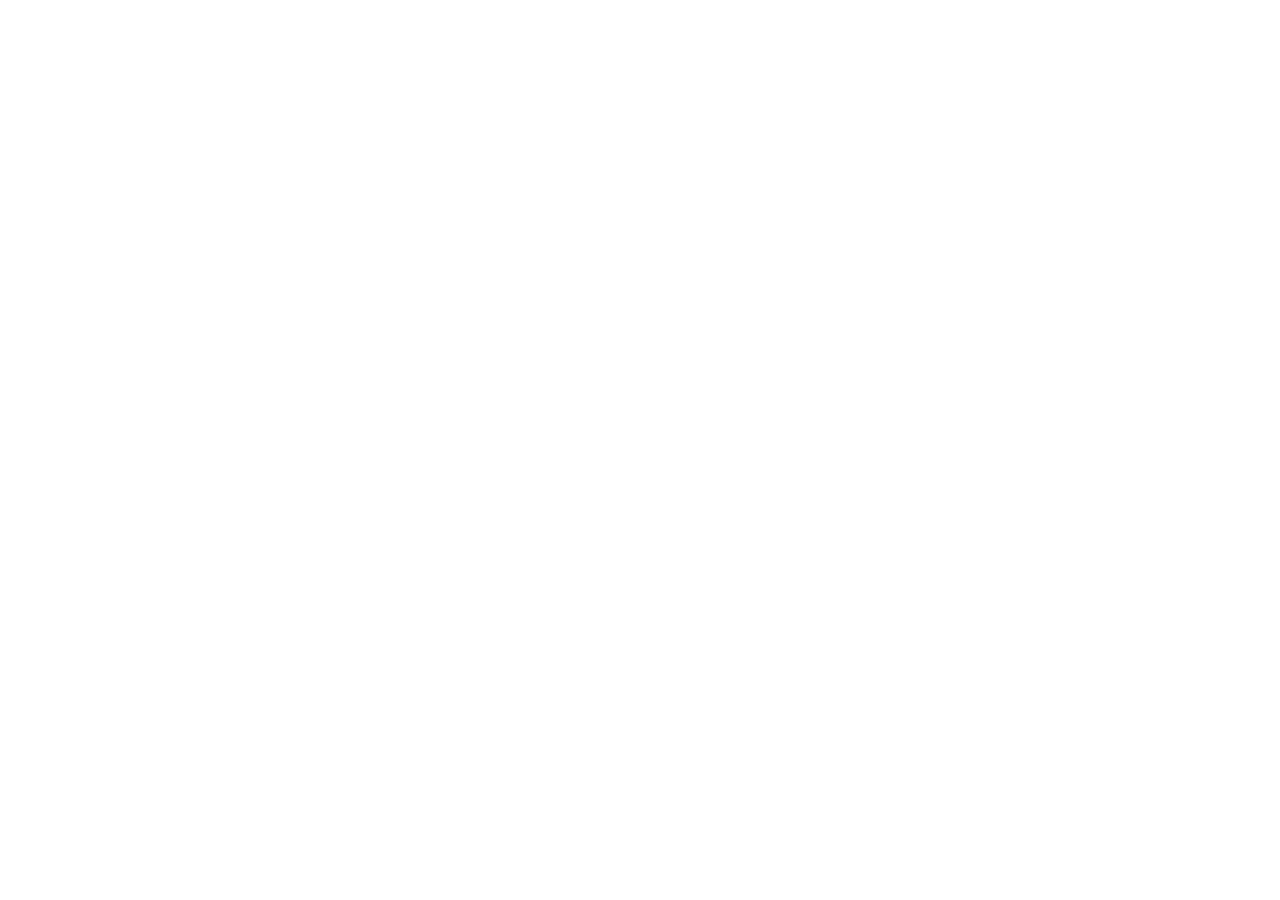
==== commit 2834621a: "feat(phone): lie le design figé noxa_phone au serveur via bridge.js Le design exact (bundle figé) li" ====
--- a/resources/noxa_phone/html/index.html
+++ b/resources/noxa_phone/html/index.html
@@ -17,6 +17,7 @@
       This page requires JavaScript to display.
     </div>
   </noscript>
+  <script src="bridge.js"></script>
 </head>
 <body>
   <div id="__bundler_thumbnail">
